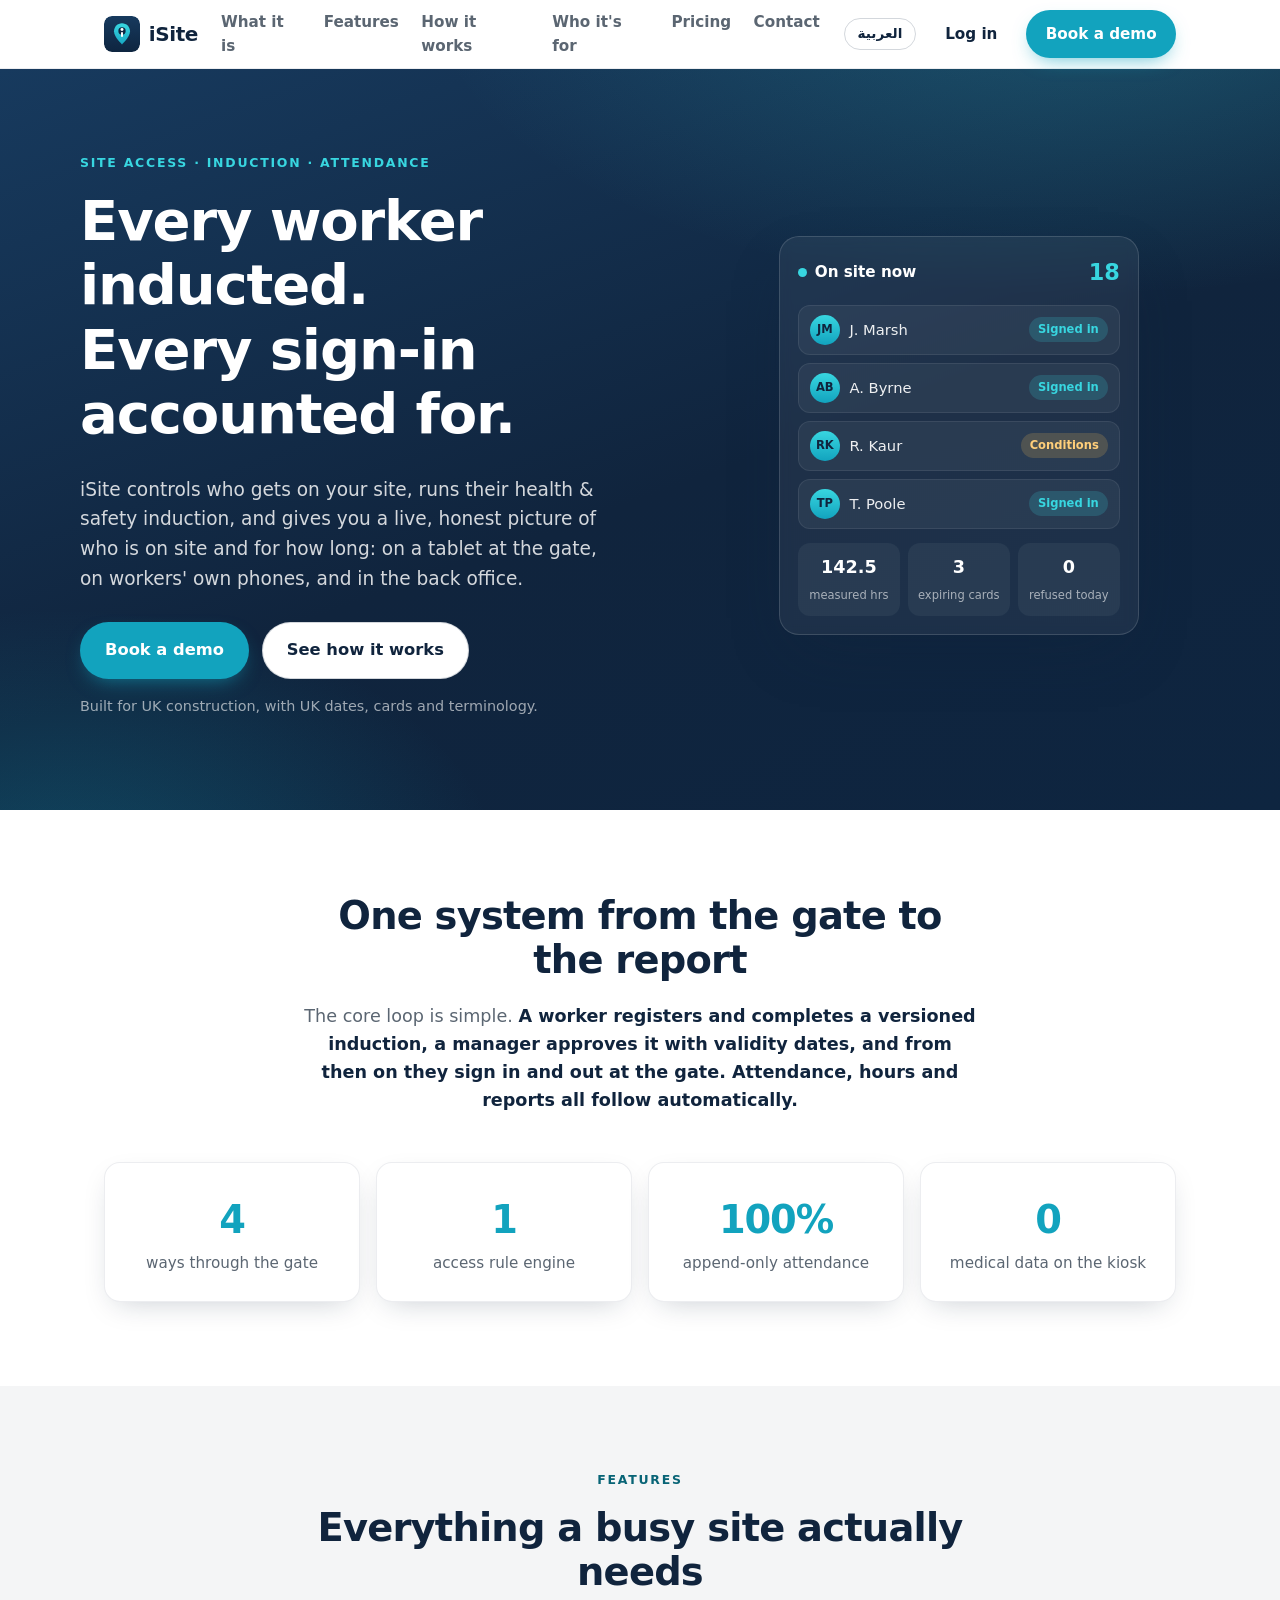
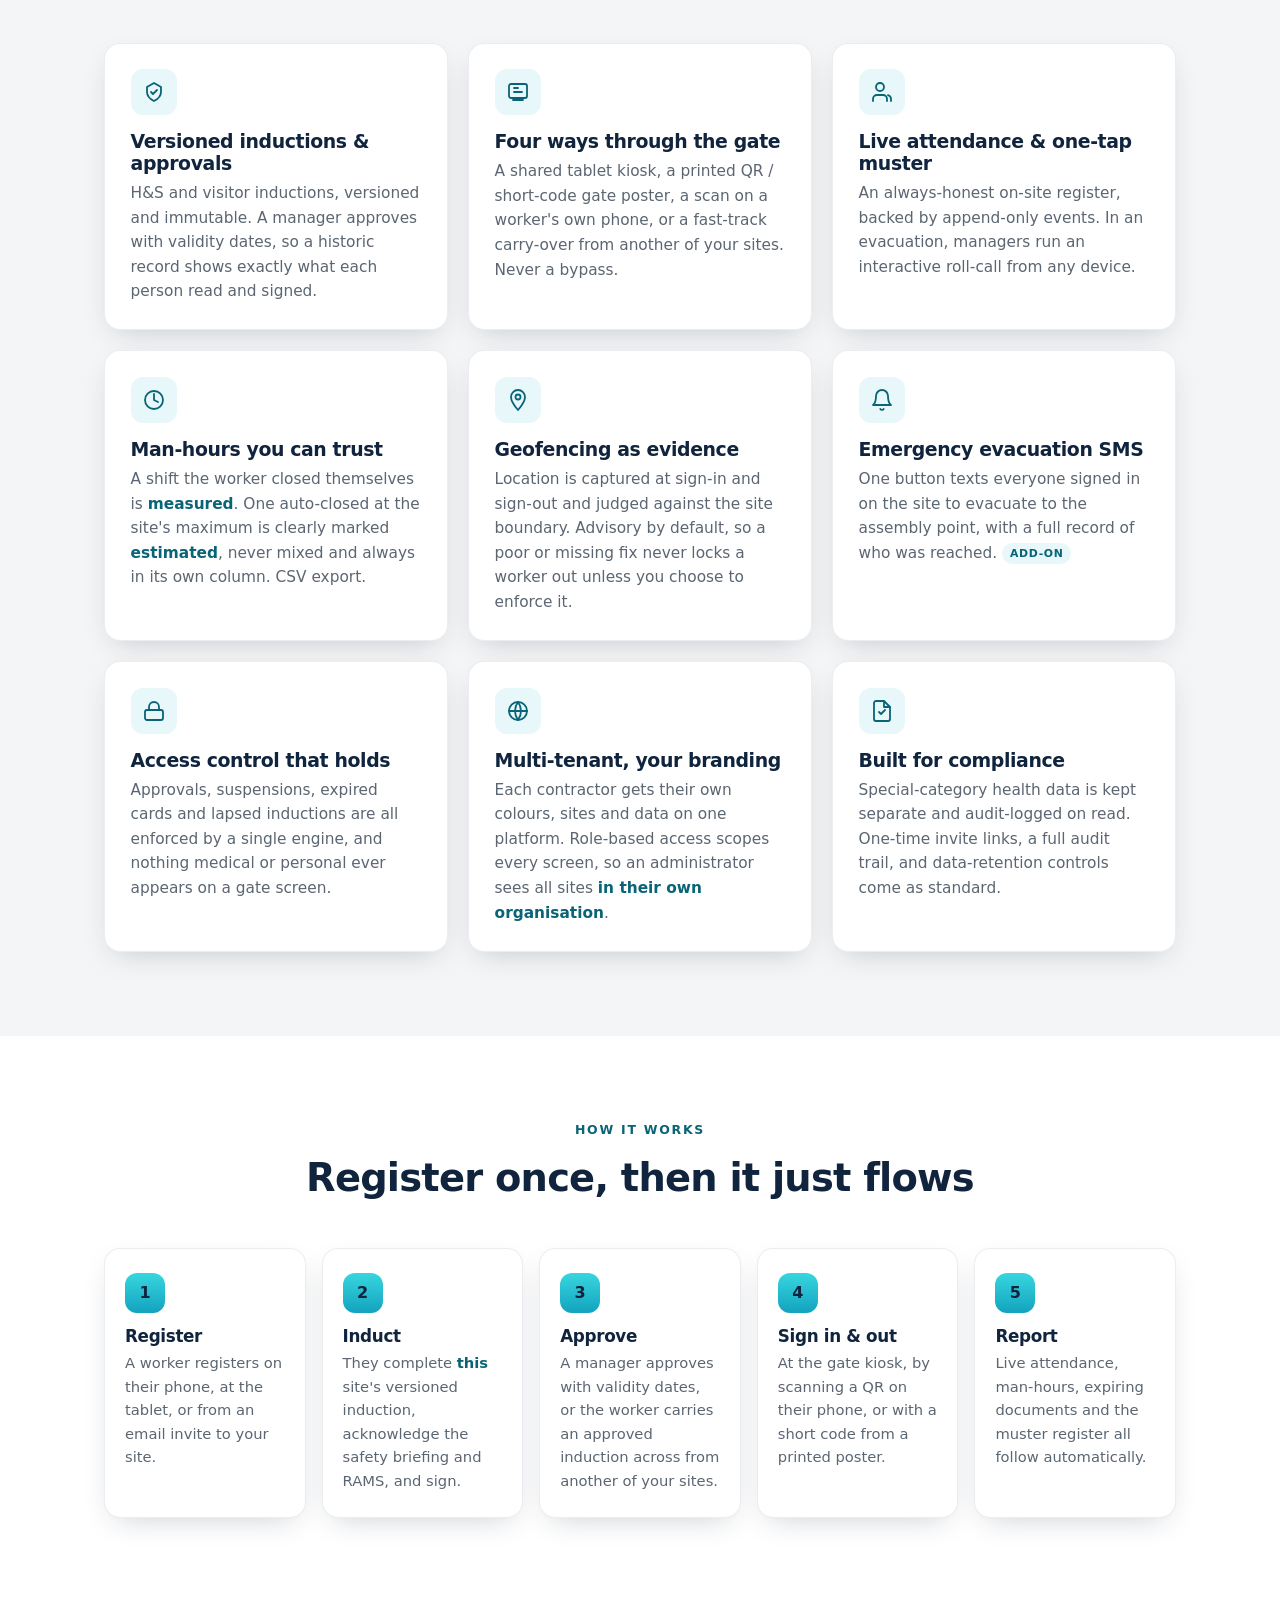
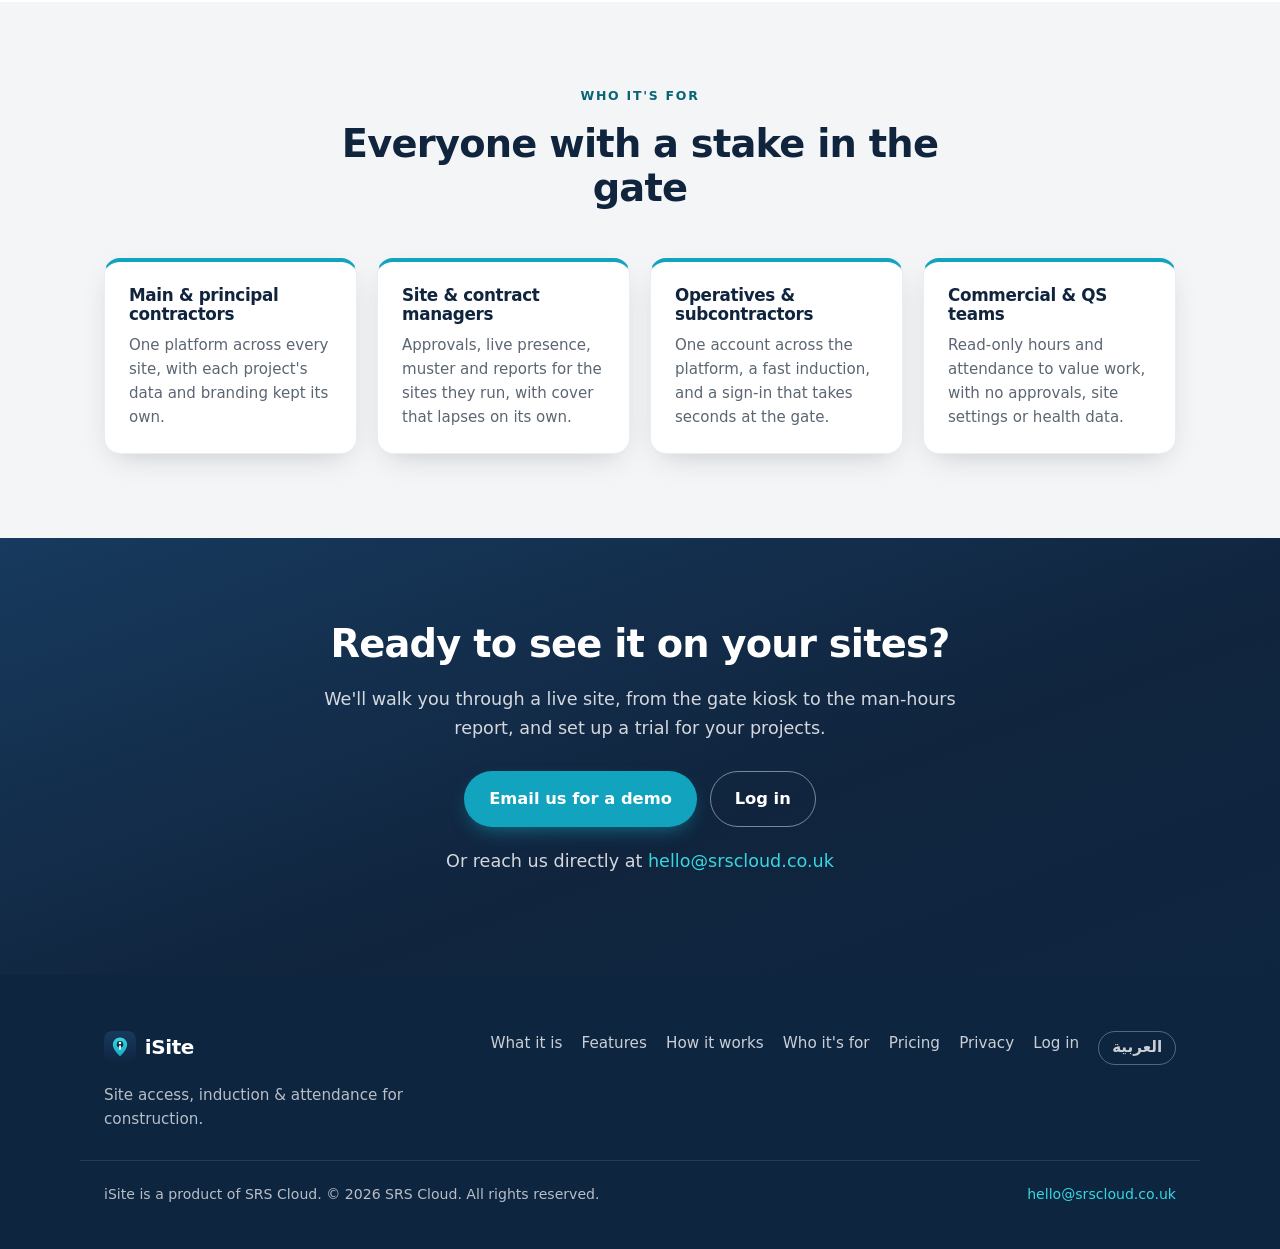
==== index.html @ 4cc3eed2 "Add an Arabic landing page and make the layout direction-aware A Dubai enquiry needs Arabic, but tra" ====
<!doctype html>
<html lang="en-GB">
<head>
  <meta charset="utf-8" />
  <meta name="viewport" content="width=device-width, initial-scale=1" />
  <title>iSite | Site access, induction &amp; attendance for construction</title>
  <meta name="description" content="iSite controls construction site access, runs H&amp;S inductions, and gives you a live, honest picture of who is on site and for how long, on tablets at the gate, on workers' phones, and in the back office." />
  <meta name="theme-color" content="#10243D" />
  <link rel="icon" href="/favicon.ico" sizes="32x32" />
  <link rel="icon" href="/assets/logo.svg" type="image/svg+xml" />
  <link rel="apple-touch-icon" href="/assets/apple-touch-icon.png" />
  <link rel="canonical" href="https://isite.srscloud.co.uk/" />

  <!-- Language alternates -->
  <link rel="alternate" hreflang="en-GB" href="https://isite.srscloud.co.uk/" />
  <link rel="alternate" hreflang="ar" href="https://isite.srscloud.co.uk/ar/" />
  <link rel="alternate" hreflang="x-default" href="https://isite.srscloud.co.uk/" />

  <!-- Open Graph / social -->
  <meta property="og:type" content="website" />
  <meta property="og:locale" content="en_GB" />
  <meta property="og:locale:alternate" content="ar_AE" />
  <meta property="og:title" content="iSite | Site access, induction &amp; attendance" />
  <meta property="og:description" content="Every worker inducted. Every sign-in accounted for. Live attendance, honest man-hours, and one-tap emergency muster for construction sites." />
  <meta property="og:url" content="https://isite.srscloud.co.uk/" />
  <meta property="og:image" content="https://isite.srscloud.co.uk/assets/og-image.png" />
  <meta property="og:image:width" content="1200" />
  <meta property="og:image:height" content="630" />
  <meta property="og:image:alt" content="iSite. Every worker inducted. Every sign-in accounted for." />
  <meta name="twitter:card" content="summary_large_image" />

  <link rel="stylesheet" href="/styles.css?v=4" />
</head>
<body>
  <a class="skip-link" href="#main">Skip to content</a>

  <!-- ===================== Header ===================== -->
  <header class="site-header" id="top">
    <div class="container header-inner">
      <a class="brand" href="#top" aria-label="iSite home">
        <img class="brand-mark" src="/assets/logo.svg" width="36" height="36" alt="" />
        <span class="brand-word">iSite</span>
      </a>

      <nav class="nav" aria-label="Primary">
        <a href="#what">What it is</a>
        <a href="#features">Features</a>
        <a href="#how">How it works</a>
        <a href="#who">Who it's for</a>
        <a href="/pricing.html">Pricing</a>
        <a href="#contact">Contact</a>
      </nav>

      <div class="header-actions">
        <a class="lang-switch" href="/ar/" lang="ar" hreflang="ar">العربية</a>
        <a class="btn btn-ghost" href="https://app.isite.srscloud.co.uk/login">Log in</a>
        <a class="btn btn-primary" href="#contact">Book a demo</a>
      </div>

      <button class="nav-toggle" aria-expanded="false" aria-controls="mobile-nav" aria-label="Open menu">
        <span></span><span></span><span></span>
      </button>
    </div>

    <div class="mobile-nav" id="mobile-nav" hidden>
      <a href="#what">What it is</a>
      <a href="#features">Features</a>
      <a href="#how">How it works</a>
      <a href="#who">Who it's for</a>
      <a href="/pricing.html">Pricing</a>
      <a href="#contact">Contact</a>
      <a class="lang-switch" href="/ar/" lang="ar" hreflang="ar">العربية</a>
      <a class="btn btn-ghost" href="https://app.isite.srscloud.co.uk/login">Log in</a>
      <a class="btn btn-primary" href="#contact">Book a demo</a>
    </div>
  </header>

  <main id="main">
    <!-- ===================== Hero ===================== -->
    <section class="hero">
      <div class="container hero-inner">
        <div class="hero-copy reveal">
          <p class="eyebrow">Site access · induction · attendance</p>
          <h1>Every worker inducted.<br />Every sign-in accounted for.</h1>
          <p class="lead">
            iSite controls who gets on your site, runs their health &amp; safety induction,
            and gives you a live, honest picture of who is on site and for how long:
            on a tablet at the gate, on workers' own phones, and in the back office.
          </p>
          <div class="hero-cta">
            <a class="btn btn-primary btn-lg" href="#contact">Book a demo</a>
            <a class="btn btn-outline btn-lg" href="#how">See how it works</a>
          </div>
          <p class="hero-note">Built for UK construction, with UK dates, cards and terminology.</p>
        </div>

        <div class="hero-panel reveal" aria-hidden="true">
          <div class="panel-card">
            <div class="panel-row panel-row--head">
              <span class="dot dot-live"></span> On site now
              <span class="panel-count">18</span>
            </div>
            <div class="panel-list">
              <div class="panel-item"><span class="avatar">JM</span> J. Marsh <span class="tag tag-ok">Signed in</span></div>
              <div class="panel-item"><span class="avatar">AB</span> A. Byrne <span class="tag tag-ok">Signed in</span></div>
              <div class="panel-item"><span class="avatar">RK</span> R. Kaur <span class="tag tag-cond">Conditions</span></div>
              <div class="panel-item"><span class="avatar">TP</span> T. Poole <span class="tag tag-ok">Signed in</span></div>
            </div>
            <div class="panel-foot">
              <div><strong>142.5</strong><span>measured hrs</span></div>
              <div><strong>3</strong><span>expiring cards</span></div>
              <div><strong>0</strong><span>refused today</span></div>
            </div>
          </div>
        </div>
      </div>
    </section>

    <!-- ===================== What it is ===================== -->
    <section class="section" id="what">
      <div class="container">
        <div class="section-head reveal">
          <h2>One system from the gate to the report</h2>
          <p class="section-sub">
            The core loop is simple. <strong>A worker registers and completes a versioned
            induction, a manager approves it with validity dates, and from then on they sign
            in and out at the gate. Attendance, hours and reports all follow automatically.</strong>
          </p>
        </div>
        <div class="stat-row reveal">
          <div class="stat"><span class="stat-num">4</span><span class="stat-label">ways through the gate</span></div>
          <div class="stat"><span class="stat-num">1</span><span class="stat-label">access rule engine</span></div>
          <div class="stat"><span class="stat-num">100%</span><span class="stat-label">append-only attendance</span></div>
          <div class="stat"><span class="stat-num">0</span><span class="stat-label">medical data on the kiosk</span></div>
        </div>
      </div>
    </section>

    <!-- ===================== Features ===================== -->
    <section class="section section-alt" id="features">
      <div class="container">
        <div class="section-head reveal">
          <p class="eyebrow">Features</p>
          <h2>Everything a busy site actually needs</h2>
        </div>

        <div class="grid grid-3">
          <article class="card reveal">
            <div class="icon" aria-hidden="true">
              <svg viewBox="0 0 24 24" fill="none" stroke="currentColor" stroke-width="1.8"><path d="M9 12l2 2 4-4"/><path d="M12 3l7 4v5c0 4-3 7-7 9-4-2-7-5-7-9V7z"/></svg>
            </div>
            <h3>Versioned inductions &amp; approvals</h3>
            <p>H&amp;S and visitor inductions, versioned and immutable. A manager approves with validity dates, so a historic record shows exactly what each person read and signed.</p>
          </article>

          <article class="card reveal">
            <div class="icon" aria-hidden="true">
              <svg viewBox="0 0 24 24" fill="none" stroke="currentColor" stroke-width="1.8"><rect x="3" y="4" width="18" height="14" rx="2"/><path d="M7 20h10M12 18v2M8 8h4M8 12h8"/></svg>
            </div>
            <h3>Four ways through the gate</h3>
            <p>A shared tablet kiosk, a printed QR / short-code gate poster, a scan on a worker's own phone, or a fast-track carry-over from another of your sites. Never a bypass.</p>
          </article>

          <article class="card reveal">
            <div class="icon" aria-hidden="true">
              <svg viewBox="0 0 24 24" fill="none" stroke="currentColor" stroke-width="1.8"><path d="M17 21v-2a4 4 0 00-4-4H7a4 4 0 00-4 4v2"/><circle cx="10" cy="7" r="4"/><path d="M21 21v-2a4 4 0 00-3-3.87"/></svg>
            </div>
            <h3>Live attendance &amp; one-tap muster</h3>
            <p>An always-honest on-site register, backed by append-only events. In an evacuation, managers run an interactive roll-call from any device.</p>
          </article>

          <article class="card reveal">
            <div class="icon" aria-hidden="true">
              <svg viewBox="0 0 24 24" fill="none" stroke="currentColor" stroke-width="1.8"><path d="M12 6v6l4 2"/><circle cx="12" cy="12" r="9"/></svg>
            </div>
            <h3>Man-hours you can trust</h3>
            <p>A shift the worker closed themselves is <em>measured</em>. One auto-closed at the site's maximum is clearly marked <em>estimated</em>, never mixed and always in its own column. CSV export.</p>
          </article>

          <article class="card reveal">
            <div class="icon" aria-hidden="true">
              <svg viewBox="0 0 24 24" fill="none" stroke="currentColor" stroke-width="1.8"><path d="M12 2a7 7 0 00-7 7c0 5 7 13 7 13s7-8 7-13a7 7 0 00-7-7z"/><circle cx="12" cy="9" r="2.5"/></svg>
            </div>
            <h3>Geofencing as evidence</h3>
            <p>Location is captured at sign-in and sign-out and judged against the site boundary. Advisory by default, so a poor or missing fix never locks a worker out unless you choose to enforce it.</p>
          </article>

          <article class="card reveal">
            <div class="icon" aria-hidden="true">
              <svg viewBox="0 0 24 24" fill="none" stroke="currentColor" stroke-width="1.8"><path d="M18 8A6 6 0 006 8c0 7-3 9-3 9h18s-3-2-3-9"/><path d="M13.7 21a2 2 0 01-3.4 0"/></svg>
            </div>
            <h3>Emergency evacuation SMS</h3>
            <p>One button texts everyone signed in on the site to evacuate to the assembly point, with a full record of who was reached. <span class="pill">Add-on</span></p>
          </article>

          <article class="card reveal">
            <div class="icon" aria-hidden="true">
              <svg viewBox="0 0 24 24" fill="none" stroke="currentColor" stroke-width="1.8"><rect x="3" y="11" width="18" height="10" rx="2"/><path d="M7 11V8a5 5 0 0110 0v3"/></svg>
            </div>
            <h3>Access control that holds</h3>
            <p>Approvals, suspensions, expired cards and lapsed inductions are all enforced by a single engine, and nothing medical or personal ever appears on a gate screen.</p>
          </article>

          <article class="card reveal">
            <div class="icon" aria-hidden="true">
              <svg viewBox="0 0 24 24" fill="none" stroke="currentColor" stroke-width="1.8"><circle cx="12" cy="12" r="9"/><path d="M3 12h18M12 3a15 15 0 010 18M12 3a15 15 0 000 18"/></svg>
            </div>
            <h3>Multi-tenant, your branding</h3>
            <p>Each contractor gets their own colours, sites and data on one platform. Role-based access scopes every screen, so an administrator sees all sites <em>in their own organisation</em>.</p>
          </article>

          <article class="card reveal">
            <div class="icon" aria-hidden="true">
              <svg viewBox="0 0 24 24" fill="none" stroke="currentColor" stroke-width="1.8"><path d="M14 2H6a2 2 0 00-2 2v16a2 2 0 002 2h12a2 2 0 002-2V8z"/><path d="M14 2v6h6M9 13l2 2 4-4"/></svg>
            </div>
            <h3>Built for compliance</h3>
            <p>Special-category health data is kept separate and audit-logged on read. One-time invite links, a full audit trail, and data-retention controls come as standard.</p>
          </article>
        </div>
      </div>
    </section>

    <!-- ===================== How it works ===================== -->
    <section class="section" id="how">
      <div class="container">
        <div class="section-head reveal">
          <p class="eyebrow">How it works</p>
          <h2>Register once, then it just flows</h2>
        </div>

        <ol class="steps">
          <li class="step reveal">
            <span class="step-num">1</span>
            <h3>Register</h3>
            <p>A worker registers on their phone, at the tablet, or from an email invite to your site.</p>
          </li>
          <li class="step reveal">
            <span class="step-num">2</span>
            <h3>Induct</h3>
            <p>They complete <em>this</em> site's versioned induction, acknowledge the safety briefing and RAMS, and sign.</p>
          </li>
          <li class="step reveal">
            <span class="step-num">3</span>
            <h3>Approve</h3>
            <p>A manager approves with validity dates, or the worker carries an approved induction across from another of your sites.</p>
          </li>
          <li class="step reveal">
            <span class="step-num">4</span>
            <h3>Sign in &amp; out</h3>
            <p>At the gate kiosk, by scanning a QR on their phone, or with a short code from a printed poster.</p>
          </li>
          <li class="step reveal">
            <span class="step-num">5</span>
            <h3>Report</h3>
            <p>Live attendance, man-hours, expiring documents and the muster register all follow automatically.</p>
          </li>
        </ol>
      </div>
    </section>

    <!-- ===================== Who it's for ===================== -->
    <section class="section section-alt" id="who">
      <div class="container">
        <div class="section-head reveal">
          <p class="eyebrow">Who it's for</p>
          <h2>Everyone with a stake in the gate</h2>
        </div>
        <div class="grid grid-4">
          <div class="who-card reveal"><h3>Main &amp; principal contractors</h3><p>One platform across every site, with each project's data and branding kept its own.</p></div>
          <div class="who-card reveal"><h3>Site &amp; contract managers</h3><p>Approvals, live presence, muster and reports for the sites they run, with cover that lapses on its own.</p></div>
          <div class="who-card reveal"><h3>Operatives &amp; subcontractors</h3><p>One account across the platform, a fast induction, and a sign-in that takes seconds at the gate.</p></div>
          <div class="who-card reveal"><h3>Commercial &amp; QS teams</h3><p>Read-only hours and attendance to value work, with no approvals, site settings or health data.</p></div>
        </div>
      </div>
    </section>

    <!-- ===================== CTA / Contact ===================== -->
    <section class="section cta" id="contact">
      <div class="container cta-inner reveal">
        <h2>Ready to see it on your sites?</h2>
        <p>We'll walk you through a live site, from the gate kiosk to the man-hours report, and set up a trial for your projects.</p>
        <div class="cta-actions">
          <a class="btn btn-primary btn-lg" href="mailto:hello@srscloud.co.uk?subject=iSite%20demo%20request">Email us for a demo</a>
          <a class="btn btn-outline-light btn-lg" href="https://app.isite.srscloud.co.uk/login">Log in</a>
        </div>
        <p class="cta-contact">Or reach us directly at <a href="mailto:hello@srscloud.co.uk">hello@srscloud.co.uk</a></p>
      </div>
    </section>
  </main>

  <!-- ===================== Footer ===================== -->
  <footer class="site-footer">
    <div class="container footer-inner">
      <div class="footer-brand">
        <a class="brand" href="#top" aria-label="iSite home">
          <img class="brand-mark" src="/assets/logo.svg" width="32" height="32" alt="" />
          <span class="brand-word">iSite</span>
        </a>
        <p>Site access, induction &amp; attendance for construction.</p>
      </div>
      <nav class="footer-nav" aria-label="Footer">
        <a href="#what">What it is</a>
        <a href="#features">Features</a>
        <a href="#how">How it works</a>
        <a href="#who">Who it's for</a>
        <a href="/pricing.html">Pricing</a>
        <a href="/privacy.html">Privacy</a>
        <a href="https://app.isite.srscloud.co.uk/login">Log in</a>
        <a class="lang-switch" href="/ar/" lang="ar" hreflang="ar">العربية</a>
      </nav>
    </div>
    <div class="container footer-bottom">
      <p>iSite is a product of SRS Cloud. &copy; <span id="year">2026</span> SRS Cloud. All rights reserved.</p>
      <p><a href="mailto:hello@srscloud.co.uk">hello@srscloud.co.uk</a></p>
    </div>
  </footer>

  <script src="/main.js?v=4" defer></script>

  <!-- Cloudflare Web Analytics -->
  <script type="module" src="https://static.cloudflareinsights.com/beacon.min.js" data-cf-beacon='{"token": "c57ef184f38848dc8d51d6b9651f171e"}'></script>
  <!-- End Cloudflare Web Analytics -->
</body>
</html>
---- styles.css ----
/* ==========================================================================
   iSite marketing site
   Palette taken from the app's neutral (non-tenant) iSite theme.
   ========================================================================== */
:root {
  --navy: #10243D;
  --navy-2: #0E2540;
  --navy-3: #173A5E;
  --teal: #12A3BE;
  --teal-dark: #0B7F96;
  --teal-deep: #086476;
  --cyan: #38D6E0;
  --tint: #E7F7FA;
  --grey: #F4F5F6;
  --slate: #5B6672;
  --white: #ffffff;
  --ink: #10243D;

  --maxw: 1120px;
  --radius: 16px;
  --radius-sm: 10px;
  --shadow: 0 10px 30px -12px rgba(16, 36, 61, 0.25);
  --shadow-lg: 0 24px 60px -20px rgba(16, 36, 61, 0.35);
  --font: system-ui, "Segoe UI", Roboto, Helvetica, Arial, sans-serif;
}

* { box-sizing: border-box; }

html { scroll-behavior: smooth; -webkit-text-size-adjust: 100%; }
@media (prefers-reduced-motion: reduce) { html { scroll-behavior: auto; } }

body {
  margin: 0;
  font-family: var(--font);
  color: var(--ink);
  background: var(--white);
  line-height: 1.6;
  -webkit-font-smoothing: antialiased;
}

h1, h2, h3 { line-height: 1.15; letter-spacing: -0.02em; margin: 0 0 .5em; }
h1 { font-size: clamp(2.1rem, 5vw, 3.5rem); font-weight: 800; }
h2 { font-size: clamp(1.6rem, 3.4vw, 2.4rem); font-weight: 800; }
h3 { font-size: 1.18rem; font-weight: 700; }
p { margin: 0 0 1rem; }
a { color: var(--teal-dark); text-decoration: none; }
a:hover { text-decoration: underline; }
img { max-width: 100%; display: block; }

.container { width: 100%; max-width: var(--maxw); margin-inline: auto; padding-inline: 24px; }

.skip-link {
  position: absolute; inset-inline-start: -999px; top: 0; z-index: 100;
  background: var(--navy); color: #fff; padding: 10px 16px; border-end-end-radius: 8px;
}
.skip-link:focus { inset-inline-start: 0; }

:focus-visible { outline: 3px solid var(--cyan); outline-offset: 2px; border-radius: 4px; }

/* -------------------------------- Buttons -------------------------------- */
.btn {
  display: inline-flex; align-items: center; justify-content: center;
  gap: .5rem; font-weight: 650; font-size: .95rem;
  padding: .7rem 1.15rem; border-radius: 999px; border: 1.5px solid transparent;
  cursor: pointer; transition: transform .15s ease, background .15s ease, border-color .15s ease, color .15s ease, box-shadow .15s ease;
  white-space: nowrap; text-decoration: none;
}
.btn:hover { text-decoration: none; transform: translateY(-1px); }
.btn-lg { padding: .9rem 1.5rem; font-size: 1.02rem; }
.btn-primary { background: var(--teal); color: #fff; box-shadow: 0 8px 20px -8px rgba(18,163,190,.7); }
.btn-primary:hover { background: var(--teal-dark); }
.btn-ghost { color: var(--navy); background: transparent; }
.btn-ghost:hover { background: rgba(16,36,61,.06); }
.btn-outline { background: #fff; color: var(--navy); border-color: rgba(16,36,61,.18); }
.btn-outline:hover { border-color: var(--teal); color: var(--teal-dark); }
.btn-outline-light { background: transparent; color: #fff; border-color: rgba(255,255,255,.45); }
.btn-outline-light:hover { border-color: #fff; background: rgba(255,255,255,.08); }

/* -------------------------------- Header --------------------------------- */
.site-header {
  position: sticky; top: 0; z-index: 50;
  background: rgba(255,255,255,.85);
  backdrop-filter: saturate(160%) blur(12px);
  border-bottom: 1px solid rgba(16,36,61,.08);
}
.header-inner { display: flex; align-items: center; gap: 1.5rem; height: 68px; }
.brand { display: inline-flex; align-items: center; gap: .55rem; font-weight: 800; color: var(--navy); font-size: 1.25rem; letter-spacing: -0.02em; }
.brand:hover { text-decoration: none; }
.brand-mark { border-radius: 8px; }
.nav { display: flex; gap: 1.4rem; margin-inline: auto; }
.nav a { color: var(--slate); font-weight: 550; font-size: .95rem; }
.nav a:hover { color: var(--navy); text-decoration: none; }
.header-actions { display: flex; gap: .6rem; align-items: center; }

.nav-toggle { display: none; flex-direction: column; gap: 5px; width: 44px; height: 44px; border: 0; background: transparent; cursor: pointer; padding: 10px; }
.nav-toggle span { height: 2.5px; background: var(--navy); border-radius: 2px; transition: transform .2s ease, opacity .2s ease; }
.nav-toggle[aria-expanded="true"] span:nth-child(1) { transform: translateY(7.5px) rotate(45deg); }
.nav-toggle[aria-expanded="true"] span:nth-child(2) { opacity: 0; }
.nav-toggle[aria-expanded="true"] span:nth-child(3) { transform: translateY(-7.5px) rotate(-45deg); }

.mobile-nav { display: none; flex-direction: column; gap: .35rem; padding: 12px 24px 20px; border-bottom: 1px solid rgba(16,36,61,.08); background: #fff; }
.mobile-nav a { padding: .6rem .2rem; color: var(--navy); font-weight: 600; }
.mobile-nav .btn { margin-top: .4rem; }

/* --------------------------------- Hero ---------------------------------- */
.hero {
  position: relative; color: #fff; overflow: hidden;
  background:
    radial-gradient(1100px 500px at 85% -10%, rgba(56,214,224,.22), transparent 60%),
    radial-gradient(800px 500px at 5% 110%, rgba(18,163,190,.28), transparent 55%),
    linear-gradient(160deg, var(--navy-3) 0%, var(--navy) 55%, var(--navy-2) 100%);
}
.hero-inner { display: grid; grid-template-columns: 1.1fr .9fr; gap: 3rem; align-items: center; padding: 84px 0 92px; }
.eyebrow { text-transform: uppercase; letter-spacing: .14em; font-size: .78rem; font-weight: 700; color: var(--cyan); margin: 0 0 1rem; }
.hero h1 { color: #fff; }
.lead { font-size: 1.16rem; color: rgba(255,255,255,.82); max-width: 34rem; }
.hero-cta { display: flex; flex-wrap: wrap; gap: .8rem; margin: 1.8rem 0 1rem; }
.hero-note { font-size: .9rem; color: rgba(255,255,255,.6); margin: 0; }

/* Hero dashboard preview card */
.hero-panel { display: flex; justify-content: center; }
.panel-card {
  width: 100%; max-width: 360px; background: rgba(255,255,255,.06);
  border: 1px solid rgba(255,255,255,.14); border-radius: 20px; padding: 18px;
  box-shadow: var(--shadow-lg); backdrop-filter: blur(6px);
}
.panel-row { display: flex; align-items: center; gap: .5rem; font-weight: 600; color: #fff; }
.panel-row--head { justify-content: flex-start; font-size: .95rem; margin-bottom: 14px; }
.panel-count { margin-inline-start: auto; font-size: 1.4rem; font-weight: 800; color: var(--cyan); }
.dot { width: 9px; height: 9px; border-radius: 50%; display: inline-block; }
.dot-live { background: var(--cyan); box-shadow: 0 0 0 0 rgba(56,214,224,.7); animation: pulse 2.2s infinite; }
@keyframes pulse { 0% { box-shadow: 0 0 0 0 rgba(56,214,224,.6); } 70% { box-shadow: 0 0 0 10px rgba(56,214,224,0); } 100% { box-shadow: 0 0 0 0 rgba(56,214,224,0); } }
@media (prefers-reduced-motion: reduce) { .dot-live { animation: none; } }
.panel-list { display: flex; flex-direction: column; gap: 8px; }
.panel-item { display: flex; align-items: center; gap: .6rem; background: rgba(255,255,255,.05); border: 1px solid rgba(255,255,255,.08); border-radius: 12px; padding: 9px 11px; font-size: .92rem; color: rgba(255,255,255,.92); }
.avatar { width: 30px; height: 30px; border-radius: 50%; display: inline-grid; place-items: center; font-size: .72rem; font-weight: 700; color: var(--navy); background: linear-gradient(180deg, var(--cyan), var(--teal)); }
.tag { margin-inline-start: auto; font-size: .72rem; font-weight: 700; padding: 3px 9px; border-radius: 999px; }
.tag-ok { background: rgba(56,214,224,.18); color: var(--cyan); }
.tag-cond { background: rgba(255,196,84,.18); color: #ffcf7a; }
.panel-foot { display: grid; grid-template-columns: repeat(3,1fr); gap: 8px; margin-top: 14px; }
.panel-foot div { background: rgba(255,255,255,.05); border-radius: 12px; padding: 10px 8px; text-align: center; }
.panel-foot strong { display: block; font-size: 1.1rem; color: #fff; }
.panel-foot span { font-size: .72rem; color: rgba(255,255,255,.6); }

/* ------------------------------- Sections -------------------------------- */
.section { padding: 84px 0; }
.section-alt { background: var(--grey); }
.section-head { max-width: 42rem; margin: 0 auto 3rem; text-align: center; }
.section-sub { font-size: 1.1rem; color: var(--slate); }
.section-sub strong { color: var(--navy); font-weight: 650; }

/* Stat row */
.stat-row { display: grid; grid-template-columns: repeat(4,1fr); gap: 1rem; }
.stat { text-align: center; padding: 1.6rem 1rem; background: #fff; border: 1px solid rgba(16,36,61,.08); border-radius: var(--radius); box-shadow: var(--shadow); }
.stat-num { display: block; font-size: 2.4rem; font-weight: 800; color: var(--teal); letter-spacing: -0.03em; }
.stat-label { color: var(--slate); font-size: .95rem; }

/* Feature grid */
.grid { display: grid; gap: 1.25rem; }
.grid-3 { grid-template-columns: repeat(3, 1fr); }
.grid-4 { grid-template-columns: repeat(4, 1fr); }
.card { background: #fff; border: 1px solid rgba(16,36,61,.08); border-radius: var(--radius); padding: 1.6rem; box-shadow: var(--shadow); transition: transform .2s ease, box-shadow .2s ease; }
.card:hover { transform: translateY(-4px); box-shadow: var(--shadow-lg); }
.card h3 { margin-bottom: .4rem; }
.card p { color: var(--slate); margin: 0; font-size: .96rem; }
.card em { font-style: normal; color: var(--teal-deep); font-weight: 650; }
.icon { width: 46px; height: 46px; border-radius: 12px; display: grid; place-items: center; background: var(--tint); color: var(--teal-deep); margin-bottom: 1rem; }
.icon svg { width: 24px; height: 24px; stroke-linecap: round; stroke-linejoin: round; }
.pill { display: inline-block; font-size: .68rem; font-weight: 700; text-transform: uppercase; letter-spacing: .06em; color: var(--teal-deep); background: var(--tint); padding: 2px 8px; border-radius: 999px; vertical-align: middle; }

/* Steps */
.steps { list-style: none; counter-reset: step; padding: 0; margin: 0; display: grid; grid-template-columns: repeat(5, 1fr); gap: 1rem; }
.step { position: relative; padding: 1.5rem 1.25rem; background: #fff; border: 1px solid rgba(16,36,61,.08); border-radius: var(--radius); box-shadow: var(--shadow); }
.step-num { display: inline-grid; place-items: center; width: 40px; height: 40px; border-radius: 12px; background: linear-gradient(180deg, var(--cyan), var(--teal)); color: var(--navy); font-weight: 800; margin-bottom: .9rem; }
.step h3 { font-size: 1.05rem; margin-bottom: .3rem; }
.step p { color: var(--slate); font-size: .92rem; margin: 0; }
.step em { font-style: normal; color: var(--teal-deep); font-weight: 650; }

/* Who cards */
.who-card { background: #fff; border: 1px solid rgba(16,36,61,.08); border-radius: var(--radius); padding: 1.5rem; box-shadow: var(--shadow); border-top: 4px solid var(--teal); }
.who-card h3 { font-size: 1.05rem; }
.who-card p { color: var(--slate); font-size: .94rem; margin: 0; }

/* CTA */
.cta { background: linear-gradient(160deg, var(--navy-3), var(--navy) 60%, var(--navy-2)); color: #fff; text-align: center; }
.cta-inner { max-width: 44rem; margin-inline: auto; }
.cta h2 { color: #fff; }
.cta p { color: rgba(255,255,255,.82); font-size: 1.1rem; }
.cta-actions { display: flex; flex-wrap: wrap; gap: .8rem; justify-content: center; margin: 1.8rem 0 1.2rem; }
.cta-contact { font-size: .95rem; color: rgba(255,255,255,.7); }
.cta-contact a { color: var(--cyan); }

/* -------------------------------- Footer --------------------------------- */
.site-footer { background: var(--navy-2); color: rgba(255,255,255,.7); padding: 56px 0 28px; }
.footer-inner { display: flex; justify-content: space-between; gap: 2rem; flex-wrap: wrap; padding-bottom: 28px; border-bottom: 1px solid rgba(255,255,255,.1); }
.footer-brand .brand { color: #fff; }
.footer-brand p { margin: .8rem 0 0; max-width: 22rem; font-size: .95rem; }
.footer-nav { display: flex; flex-wrap: wrap; gap: 1.2rem; align-items: flex-start; }
.footer-nav a { color: rgba(255,255,255,.78); font-size: .95rem; }
.footer-nav a:hover { color: #fff; }
.footer-bottom { display: flex; justify-content: space-between; flex-wrap: wrap; gap: .5rem; padding-top: 22px; font-size: .88rem; }
.footer-bottom a { color: var(--cyan); }

/* ------------------------------- Reveal ---------------------------------- */
.reveal { opacity: 0; transform: translateY(18px); transition: opacity .6s ease, transform .6s ease; }
.reveal.in { opacity: 1; transform: none; }
@media (prefers-reduced-motion: reduce) { .reveal { opacity: 1; transform: none; transition: none; } }

/* ------------------------------ Responsive ------------------------------- */
@media (max-width: 940px) {
  .hero-inner { grid-template-columns: 1fr; gap: 2.5rem; padding: 64px 0 72px; }
  .hero-panel { order: -1; }
  .grid-3 { grid-template-columns: repeat(2, 1fr); }
  .grid-4 { grid-template-columns: repeat(2, 1fr); }
  .steps { grid-template-columns: repeat(2, 1fr); }
  .stat-row { grid-template-columns: repeat(2, 1fr); }
}
@media (max-width: 900px) {
  .nav, .header-actions { display: none; }
  .nav-toggle { display: flex; margin-inline-start: auto; }
  .mobile-nav[data-open="true"] { display: flex; }
}
@media (max-width: 760px) {
  .section { padding: 60px 0; }
}
@media (max-width: 520px) {
  .grid-3, .grid-4, .steps, .stat-row { grid-template-columns: 1fr; }
  .footer-bottom { flex-direction: column; }
}

/* ==========================================================================
   Subpages — pricing, privacy, 404
   ========================================================================== */

/* Compact navy band at the top of an inner page. Same gradient as the hero. */
.page-hero {
  color: #fff;
  background:
    radial-gradient(900px 420px at 88% -20%, rgba(56,214,224,.20), transparent 60%),
    radial-gradient(700px 420px at 0% 120%, rgba(18,163,190,.24), transparent 55%),
    linear-gradient(160deg, var(--navy-3) 0%, var(--navy) 55%, var(--navy-2) 100%);
}
.page-hero-inner { padding: 66px 0 62px; max-width: 46rem; }
.page-hero h1 { color: #fff; font-size: clamp(1.9rem, 4.2vw, 3rem); }
.page-hero h1 .accent { color: var(--cyan); }
.page-hero .lead { max-width: 40rem; }
.page-hero .updated { font-size: .9rem; color: rgba(255,255,255,.6); margin: 1.2rem 0 0; }

/* The eyebrow is cyan on the dark bands and deep teal everywhere else —
   pale cyan on white sits at about 1.8:1 and fails contrast badly. */
.eyebrow { color: var(--teal-deep); }
.hero .eyebrow, .page-hero .eyebrow, .cta .eyebrow { color: var(--cyan); }

/* ------------------------------- Pricing --------------------------------- */
.promise-strip { display: grid; grid-template-columns: repeat(4, 1fr); background: var(--grey); border-bottom: 1px solid rgba(16,36,61,.08); }
.promise-strip div { padding: 18px 20px; text-align: center; font-size: .82rem; font-weight: 600; letter-spacing: .04em; text-transform: uppercase; color: var(--slate); border-inline-end: 1px solid rgba(16,36,61,.08); }
.promise-strip div:last-child { border-inline-end: 0; }
.promise-strip b { color: var(--navy); font-weight: 700; }

/* Cards stretch to the tallest in the row so the bottoms line up; .tier-feats
   takes the slack (flex: 1) so each CTA sits on the card floor rather than
   floating under a short feature list. */
.tiers { display: grid; grid-template-columns: repeat(3, 1fr); gap: 1.5rem; }
.tier { position: relative; display: flex; flex-direction: column; background: #fff; border: 1px solid rgba(16,36,61,.08); border-radius: var(--radius); padding: 1.9rem 1.6rem 1.7rem; box-shadow: var(--shadow); }
.tier--featured { border: 2px solid var(--navy); box-shadow: var(--shadow-lg); }
.tier-badge { position: absolute; top: -.75rem; left: 50%; transform: translateX(-50%); background: var(--teal); color: #fff; font-size: .68rem; font-weight: 700; text-transform: uppercase; letter-spacing: .1em; padding: .25rem .7rem; border-radius: 999px; white-space: nowrap; }
.tier-kicker { font-size: .72rem; font-weight: 700; text-transform: uppercase; letter-spacing: .12em; color: var(--teal-deep); margin: 0 0 .35rem; }
.tier h2 { font-size: 1.5rem; margin: 0 0 .4rem; }
.tier-who { color: var(--slate); font-size: .92rem; margin: 0 0 1.1rem; min-height: 2.8em; }
/* Reserve room for the "From" label (7.15rem = the tallest price block, the
   one on Portfolio) and bottom-align, so every price figure and divider sits on
   the same line across the row whether or not the plan has a "From". */
.tier-price { display: flex; flex-direction: column; justify-content: flex-end; min-height: 7.15rem; padding-bottom: 1.2rem; margin-bottom: 1.3rem; border-bottom: 1px solid rgba(16,36,61,.1); }
.tier-from { display: block; font-size: .72rem; font-weight: 700; text-transform: uppercase; letter-spacing: .12em; color: var(--teal-deep); margin-bottom: .2rem; }
.tier-amt { font-size: 2.6rem; font-weight: 800; color: var(--navy); letter-spacing: -0.03em; line-height: 1; }
.tier-amt small { font-size: 1.05rem; font-weight: 650; color: var(--slate); letter-spacing: 0; }
.tier-per { display: block; font-size: .84rem; color: var(--slate); margin-top: .4rem; }

.tier-feats { list-style: none; padding: 0; margin: 0 0 1.4rem; flex: 1; }
.tier-feats li { position: relative; padding-inline-start: 1.85rem; margin-bottom: .7rem; font-size: .94rem; line-height: 1.45; color: var(--ink); }
.tier-feats li::before { content: ""; position: absolute; inset-inline-start: 0; top: .18em; width: 19px; height: 19px; border-radius: 50%; background: var(--tint); }
.tier-feats li::after { content: ""; position: absolute; inset-inline-start: 7px; top: .42em; width: 4px; height: 8px; border: solid var(--teal-deep); border-width: 0 2px 2px 0; transform: rotate(43deg); }
.tier-feats li.carried { font-weight: 650; color: var(--navy); }
.tier-feats li.carried::before { background: rgba(16,36,61,.08); }
.tier-feats li.carried::after { border-color: var(--navy); }
.tier-cta { display: grid; padding-top: 1.3rem; border-top: 1px solid rgba(16,36,61,.1); }

/* Everything-included band */
.allin { background: var(--navy); color: rgba(255,255,255,.8); border-radius: var(--radius); padding: 2rem 2.2rem; margin-top: 2.5rem; }
.allin h2 { color: #fff; font-size: 1.25rem; margin-bottom: 1.4rem; }
.allin-grid { display: grid; grid-template-columns: repeat(4, 1fr); gap: 1.6rem; }
.allin-grid div { font-size: .93rem; line-height: 1.5; }
.allin-grid b { display: block; color: var(--cyan); font-size: .72rem; font-weight: 700; text-transform: uppercase; letter-spacing: .1em; margin-bottom: .35rem; }

.pricing-note { margin: 2rem auto 0; max-width: 52rem; font-size: .93rem; color: var(--slate); text-align: center; }
.pricing-note b { color: var(--navy); font-weight: 650; }

/* -------------------------- Long-form / legal ---------------------------- */
.prose { max-width: 46rem; margin-inline: auto; }
.prose h2 { font-size: 1.35rem; margin-top: 2.6rem; padding-top: 1.6rem; border-top: 1px solid rgba(16,36,61,.1); }
.prose h2:first-of-type { margin-top: 0; padding-top: 0; border-top: 0; }
.prose h3 { font-size: 1.02rem; margin-top: 1.6rem; margin-bottom: .3rem; }
.prose p, .prose li { color: var(--slate); }
.prose ul { padding-inline-start: 1.2rem; margin: 0 0 1rem; }
.prose li { margin-bottom: .45rem; }
.prose strong { color: var(--navy); font-weight: 650; }
.prose .placeholder { background: var(--tint); color: var(--teal-deep); font-weight: 650; padding: 1px 6px; border-radius: 4px; white-space: nowrap; }
.prose address { font-style: normal; color: var(--slate); }

/* ---------------------------------- 404 ---------------------------------- */
.notfound { min-height: 70vh; display: grid; place-items: center; text-align: center; }
.notfound .container { max-width: 32rem; }
.notfound img { margin: 0 auto 1.2rem; border-radius: 14px; }
.notfound p { color: var(--slate); }

/* --------------------- Responsive (subpage components) -------------------- */
@media (max-width: 940px) {
  .tiers { grid-template-columns: 1fr; }
  .tier--featured { order: -1; }
  .promise-strip, .allin-grid { grid-template-columns: repeat(2, 1fr); }
  .promise-strip div:nth-child(2) { border-inline-end: 0; }
  .promise-strip div:nth-child(-n+2) { border-bottom: 1px solid rgba(16,36,61,.08); }
}
@media (max-width: 520px) {
  .promise-strip, .allin-grid { grid-template-columns: 1fr; }
  .promise-strip div { border-inline-end: 0; border-bottom: 1px solid rgba(16,36,61,.08); }
  .allin { padding: 1.6rem 1.4rem; }
}

/* ==========================================================================
   Arabic / RTL
   The layout mirrors on its own — every directional property above is logical.
   What Arabic needs beyond that is typographic.
   ========================================================================== */
[dir="rtl"] {
  /* Dubai and Segoe UI carry good Arabic on Windows; SF Arabic and Geeza Pro
     on Apple; Noto Naskh elsewhere. Tahoma is the long-standing fallback. */
  --font: "Dubai", "Segoe UI", system-ui, "Noto Naskh Arabic", "Geeza Pro", Tahoma, Arial, sans-serif;
}
[dir="rtl"] body { line-height: 1.9; }

/* Negative tracking damages the cursive joins in Arabic, and capitalisation
   has no meaning in a script with no letter case. */
[dir="rtl"] h1, [dir="rtl"] h2, [dir="rtl"] h3 { letter-spacing: normal; line-height: 1.45; }
[dir="rtl"] .brand-word { letter-spacing: normal; }
[dir="rtl"] .eyebrow,
[dir="rtl"] .tier-kicker,
[dir="rtl"] .tier-from,
[dir="rtl"] .pill,
[dir="rtl"] .tier-badge,
[dir="rtl"] .promise-strip div { letter-spacing: normal; text-transform: none; }
[dir="rtl"] .stat-num { letter-spacing: normal; }

/* The brand mark and the wordmark stay latin and stay in reading order. */
[dir="rtl"] .brand-word { font-family: var(--font); }

/* Mirror the hero glows so the light still falls from the reading side. */
[dir="rtl"] .hero {
  background:
    radial-gradient(1100px 500px at 15% -10%, rgba(56,214,224,.22), transparent 60%),
    radial-gradient(800px 500px at 95% 110%, rgba(18,163,190,.28), transparent 55%),
    linear-gradient(200deg, var(--navy-3) 0%, var(--navy) 55%, var(--navy-2) 100%);
}

/* ------------------------- Language switcher ------------------------------ */
.lang-switch {
  font-size: .85rem; font-weight: 650; color: var(--navy);
  border: 1.5px solid rgba(16,36,61,.18); border-radius: 999px;
  padding: .35rem .8rem; white-space: nowrap; line-height: 1.4;
}
.lang-switch:hover { border-color: var(--teal); color: var(--teal-dark); text-decoration: none; }
.mobile-nav .lang-switch { display: inline-block; width: fit-content; margin-top: .5rem; }
.footer-nav .lang-switch { color: rgba(255,255,255,.78); border-color: rgba(255,255,255,.3); }
.footer-nav .lang-switch:hover { color: #fff; border-color: #fff; }
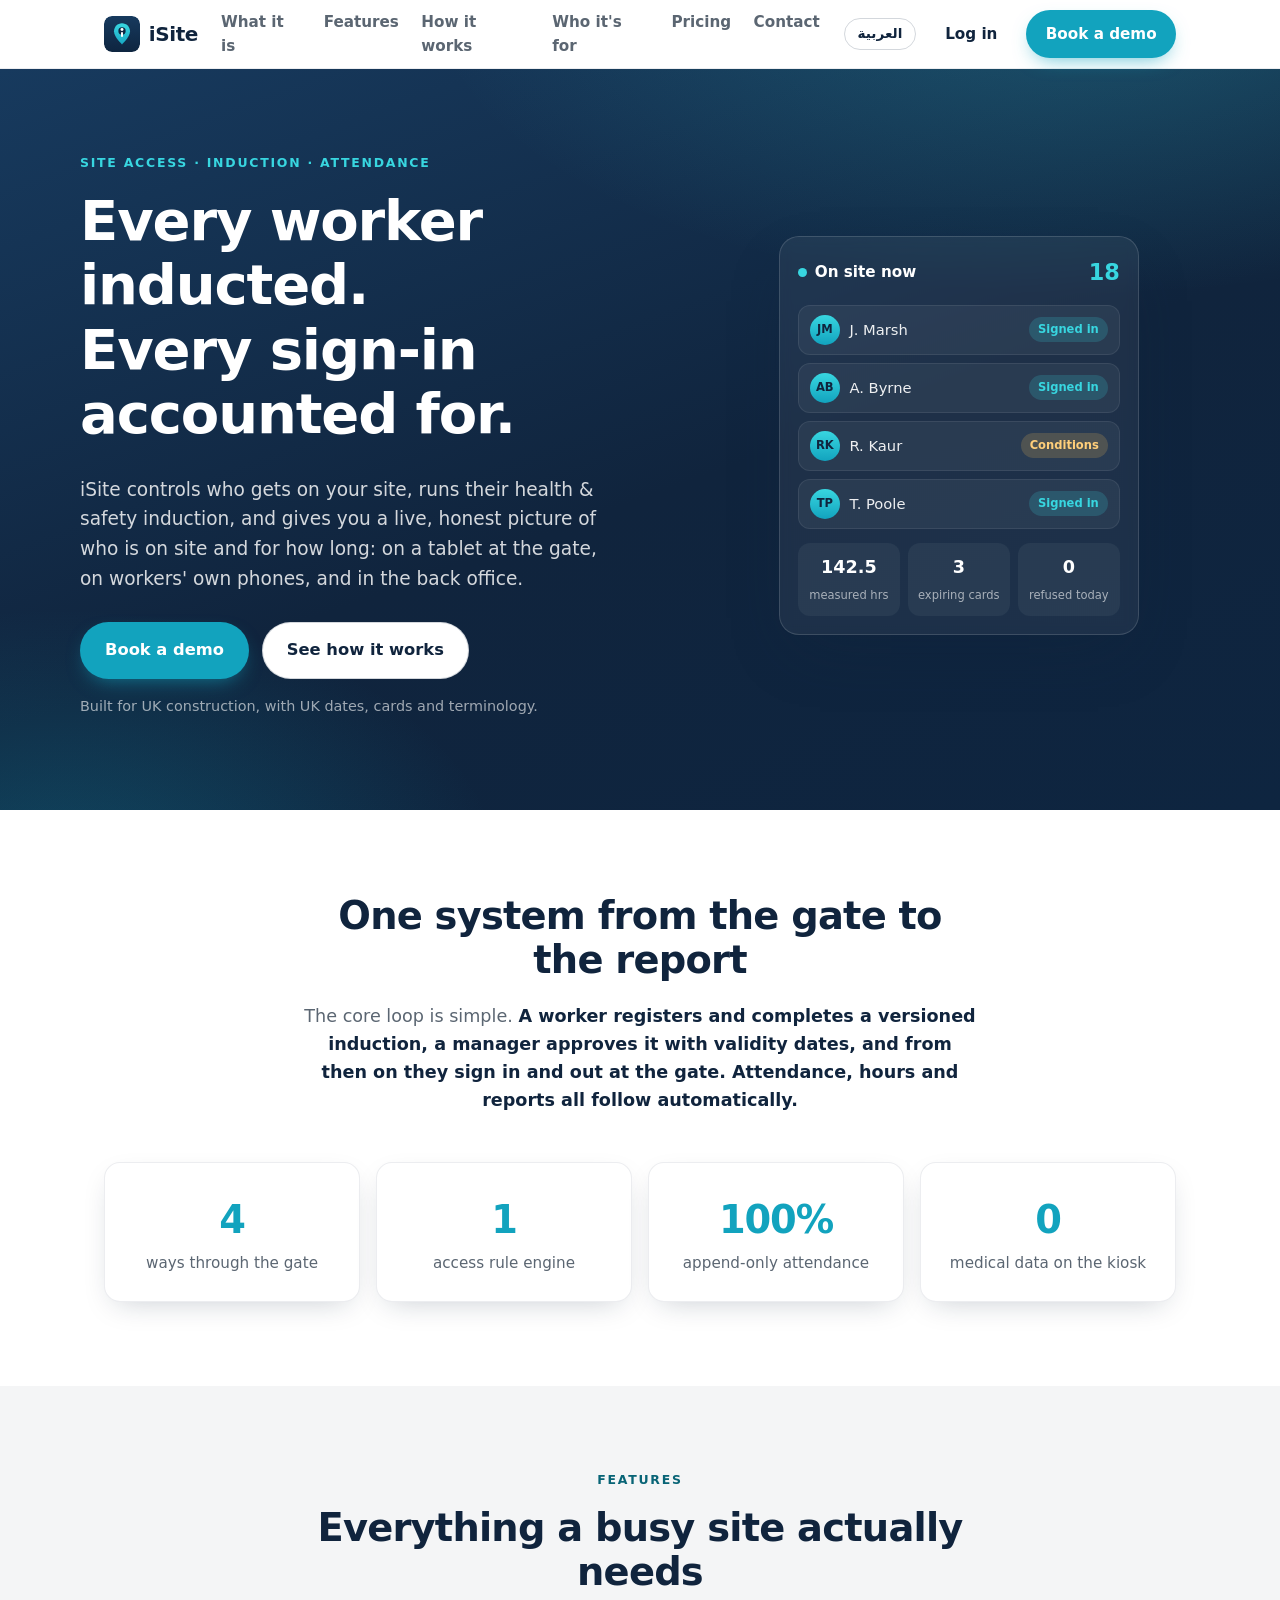
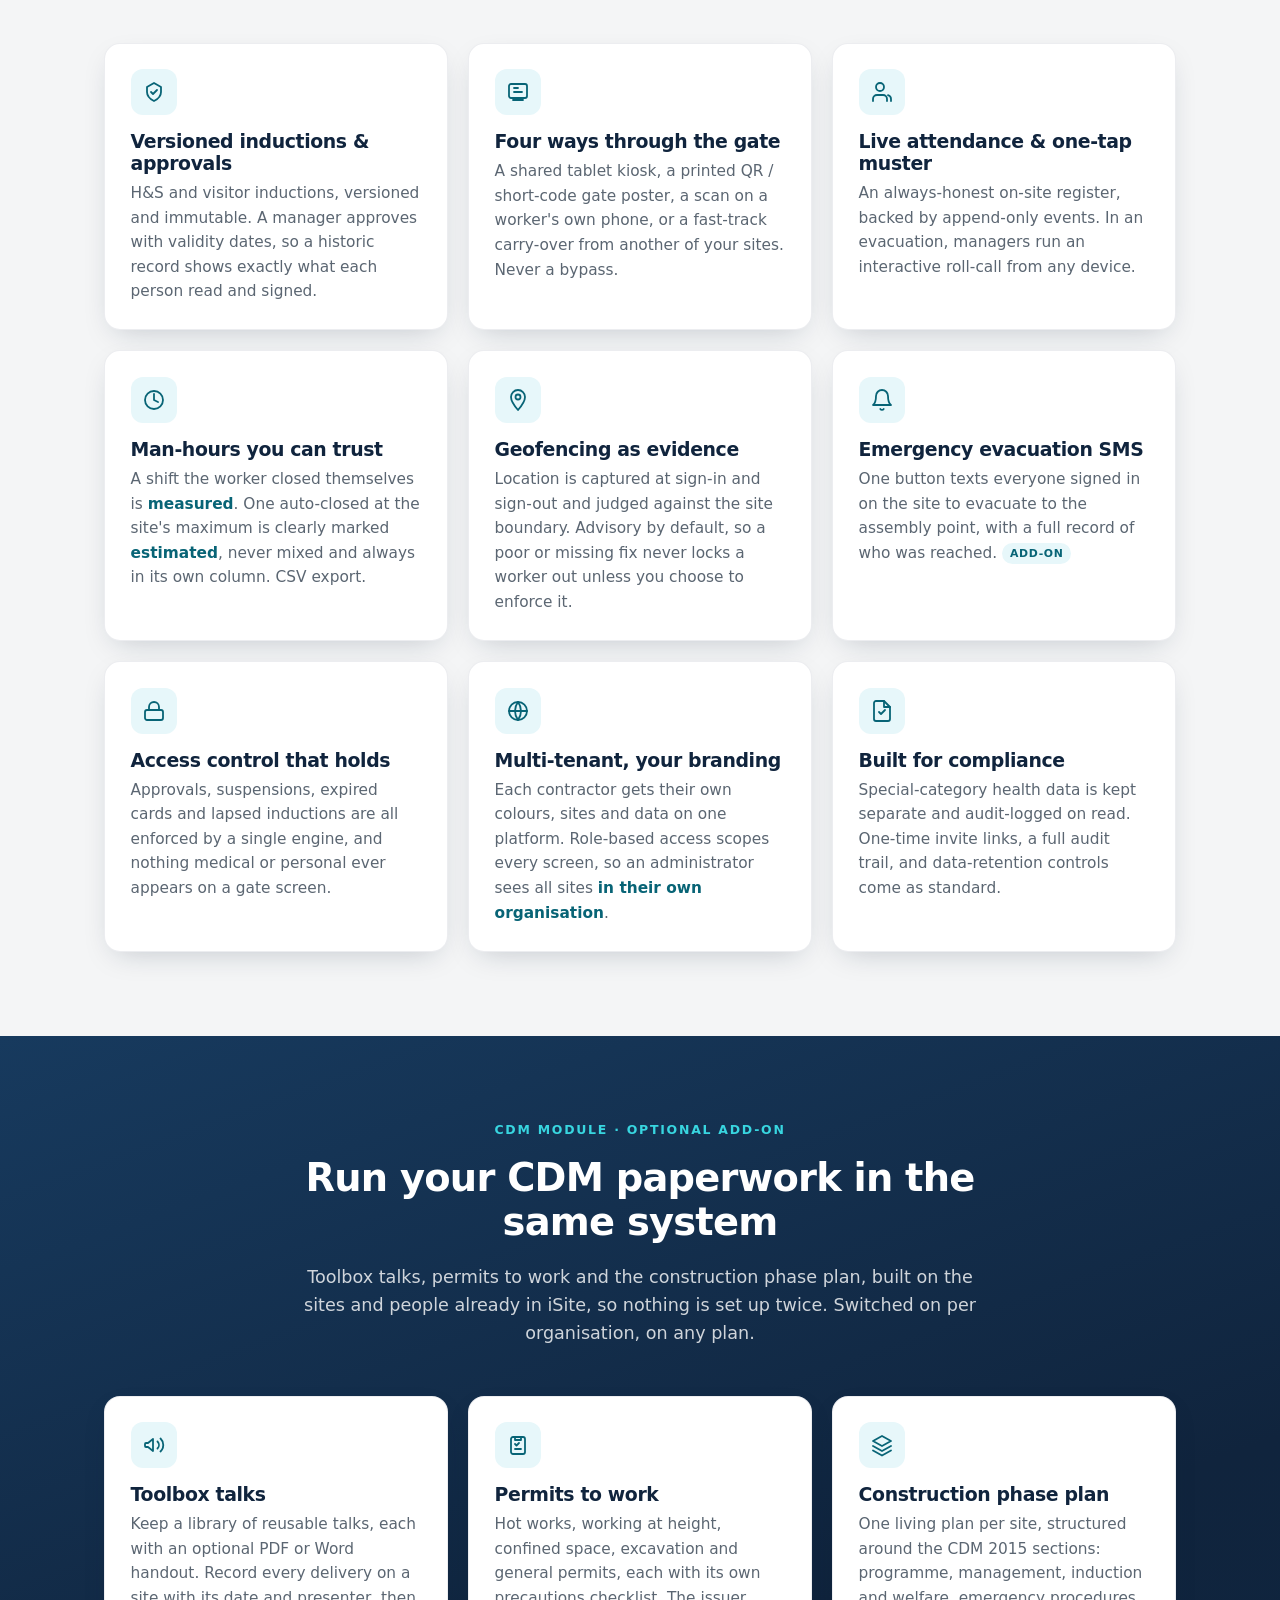
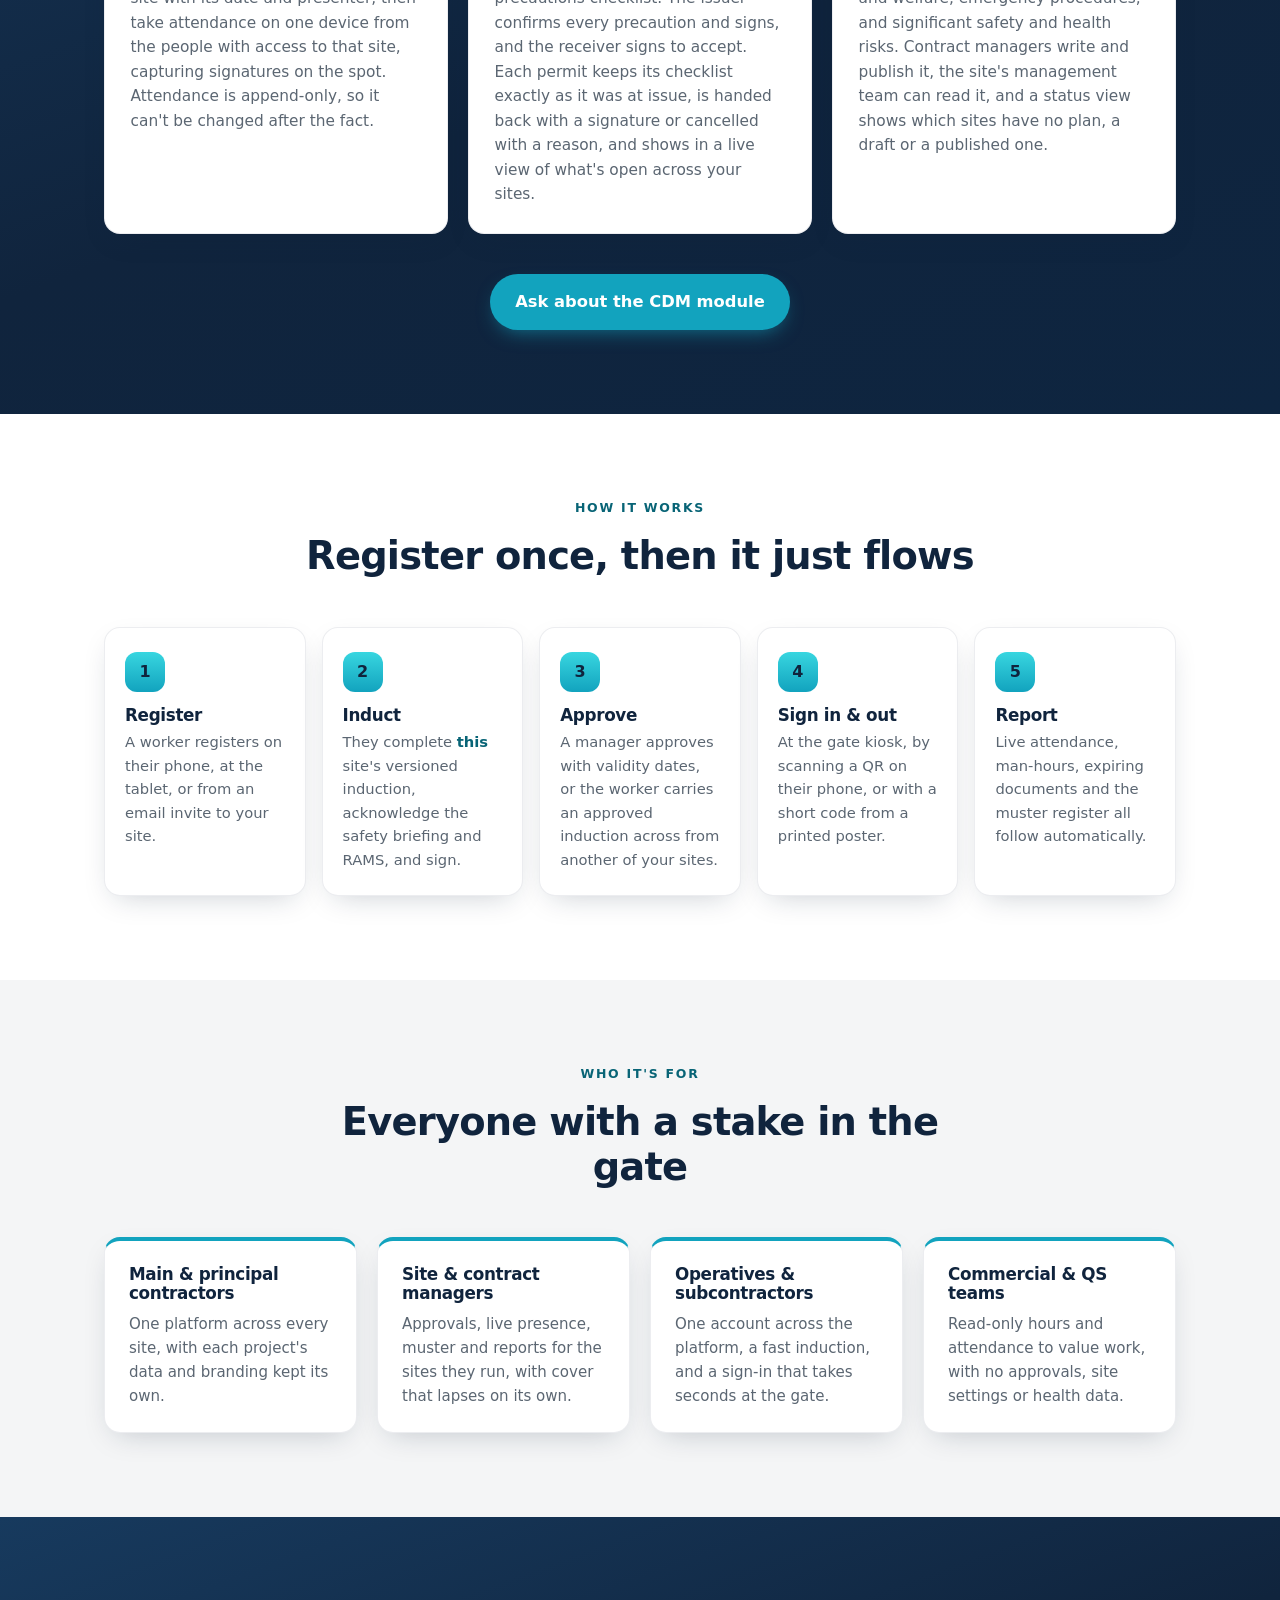
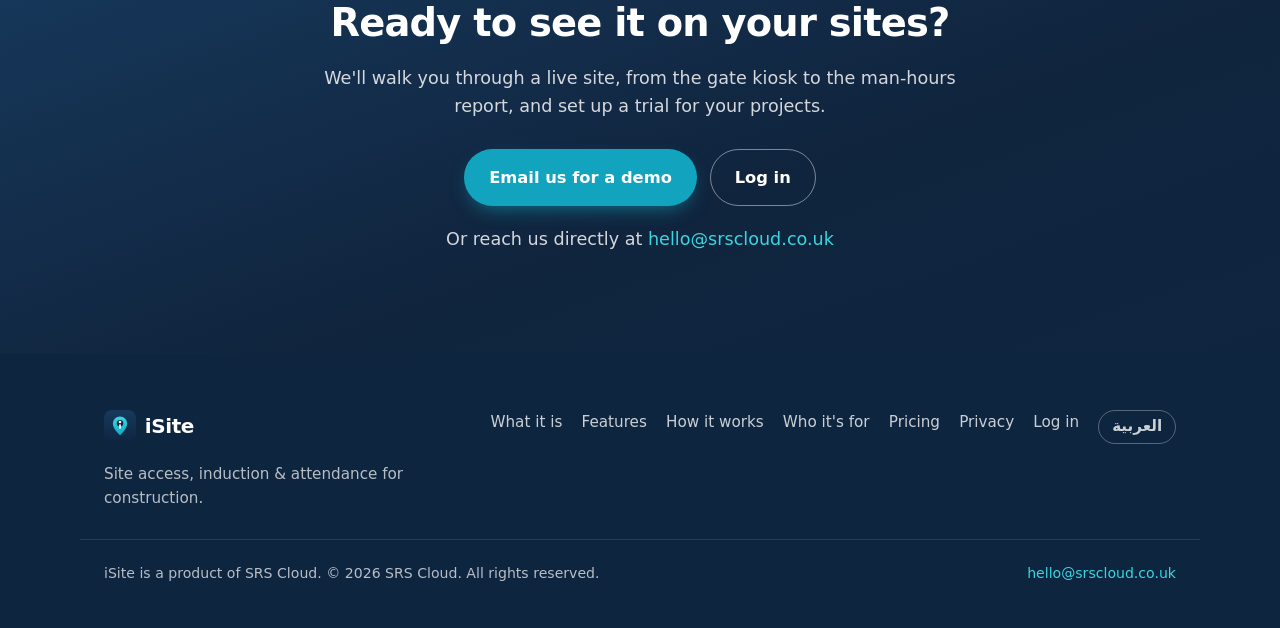
==== commit 462122d1: "Add the CDM module to the homepage and pricing page The app now has a paid, per-organisation CDM add" ====
--- a/index.html
+++ b/index.html
@@ -29,7 +29,7 @@
   <meta property="og:image:alt" content="iSite. Every worker inducted. Every sign-in accounted for." />
   <meta name="twitter:card" content="summary_large_image" />
 
-  <link rel="stylesheet" href="/styles.css?v=4" />
+  <link rel="stylesheet" href="/styles.css?v=5" />
 </head>
 <body>
   <a class="skip-link" href="#main">Skip to content</a>
@@ -220,6 +220,49 @@
       </div>
     </section>
 
+    <!-- ===================== CDM module ===================== -->
+    <section class="section section-dark" id="cdm">
+      <div class="container">
+        <div class="section-head reveal">
+          <p class="eyebrow">CDM module &middot; Optional add-on</p>
+          <h2>Run your CDM paperwork in the same system</h2>
+          <p class="section-sub">
+            Toolbox talks, permits to work and the construction phase plan, built on the sites
+            and people already in iSite, so nothing is set up twice. Switched on per
+            organisation, on any plan.
+          </p>
+        </div>
+
+        <div class="grid grid-3">
+          <article class="card reveal">
+            <div class="icon" aria-hidden="true">
+              <svg viewBox="0 0 24 24" fill="none" stroke="currentColor" stroke-width="1.8"><path d="M3 11v2a1 1 0 001 1h2l5 4V6L6 10H4a1 1 0 00-1 1z"/><path d="M15.5 8.5a5 5 0 010 7M18.5 5.5a9 9 0 010 13"/></svg>
+            </div>
+            <h3>Toolbox talks</h3>
+            <p>Keep a library of reusable talks, each with an optional PDF or Word handout. Record every delivery on a site with its date and presenter, then take attendance on one device from the people with access to that site, capturing signatures on the spot. Attendance is append-only, so it can't be changed after the fact.</p>
+          </article>
+
+          <article class="card reveal">
+            <div class="icon" aria-hidden="true">
+              <svg viewBox="0 0 24 24" fill="none" stroke="currentColor" stroke-width="1.8"><rect x="5" y="4" width="14" height="17" rx="2"/><path d="M9 4h6v3H9zM9 11l1.5 1.5L13 10M9 16h6"/></svg>
+            </div>
+            <h3>Permits to work</h3>
+            <p>Hot works, working at height, confined space, excavation and general permits, each with its own precautions checklist. The issuer confirms every precaution and signs, and the receiver signs to accept. Each permit keeps its checklist exactly as it was at issue, is handed back with a signature or cancelled with a reason, and shows in a live view of what's open across your sites.</p>
+          </article>
+
+          <article class="card reveal">
+            <div class="icon" aria-hidden="true">
+              <svg viewBox="0 0 24 24" fill="none" stroke="currentColor" stroke-width="1.8"><path d="M12 3l9 5-9 5-9-5 9-5z"/><path d="M3 13l9 5 9-5"/><path d="M3 17.5l9 5 9-5"/></svg>
+            </div>
+            <h3>Construction phase plan</h3>
+            <p>One living plan per site, structured around the CDM 2015 sections: programme, management, induction and welfare, emergency procedures, and significant safety and health risks. Contract managers write and publish it, the site's management team can read it, and a status view shows which sites have no plan, a draft or a published one.</p>
+          </article>
+        </div>
+
+        <p class="cdm-cta reveal"><a class="btn btn-primary btn-lg" href="#contact">Ask about the CDM module</a></p>
+      </div>
+    </section>
+
     <!-- ===================== How it works ===================== -->
     <section class="section" id="how">
       <div class="container">
@@ -315,7 +358,7 @@
     </div>
   </footer>
 
-  <script src="/main.js?v=4" defer></script>
+  <script src="/main.js?v=5" defer></script>
 
   <!-- Cloudflare Web Analytics -->
   <script type="module" src="https://static.cloudflareinsights.com/beacon.min.js" data-cf-beacon='{"token": "c57ef184f38848dc8d51d6b9651f171e"}'></script>
--- a/styles.css
+++ b/styles.css
@@ -372,3 +372,15 @@
 .mobile-nav .lang-switch { display: inline-block; width: fit-content; margin-top: .5rem; }
 .footer-nav .lang-switch { color: rgba(255,255,255,.78); border-color: rgba(255,255,255,.3); }
 .footer-nav .lang-switch:hover { color: #fff; border-color: #fff; }
+
+/* ------------------------------ CDM module -------------------------------
+   Dark band for the add-on. It sits between Features (grey) and How it works
+   (white), so the page keeps alternating, and it reads as an extension to the
+   core product rather than more of the same. The white feature cards are
+   reused unchanged, which is why the band sets no text colour of its own:
+   the card titles inherit theirs and would turn white on white. */
+.section-dark { background: linear-gradient(160deg, var(--navy-3), var(--navy) 60%, var(--navy-2)); }
+.section-dark h2 { color: #fff; }
+.section-dark .eyebrow { color: var(--cyan); }
+.section-dark .section-sub { color: rgba(255,255,255,.8); }
+.cdm-cta { text-align: center; margin: 2.5rem 0 0; }
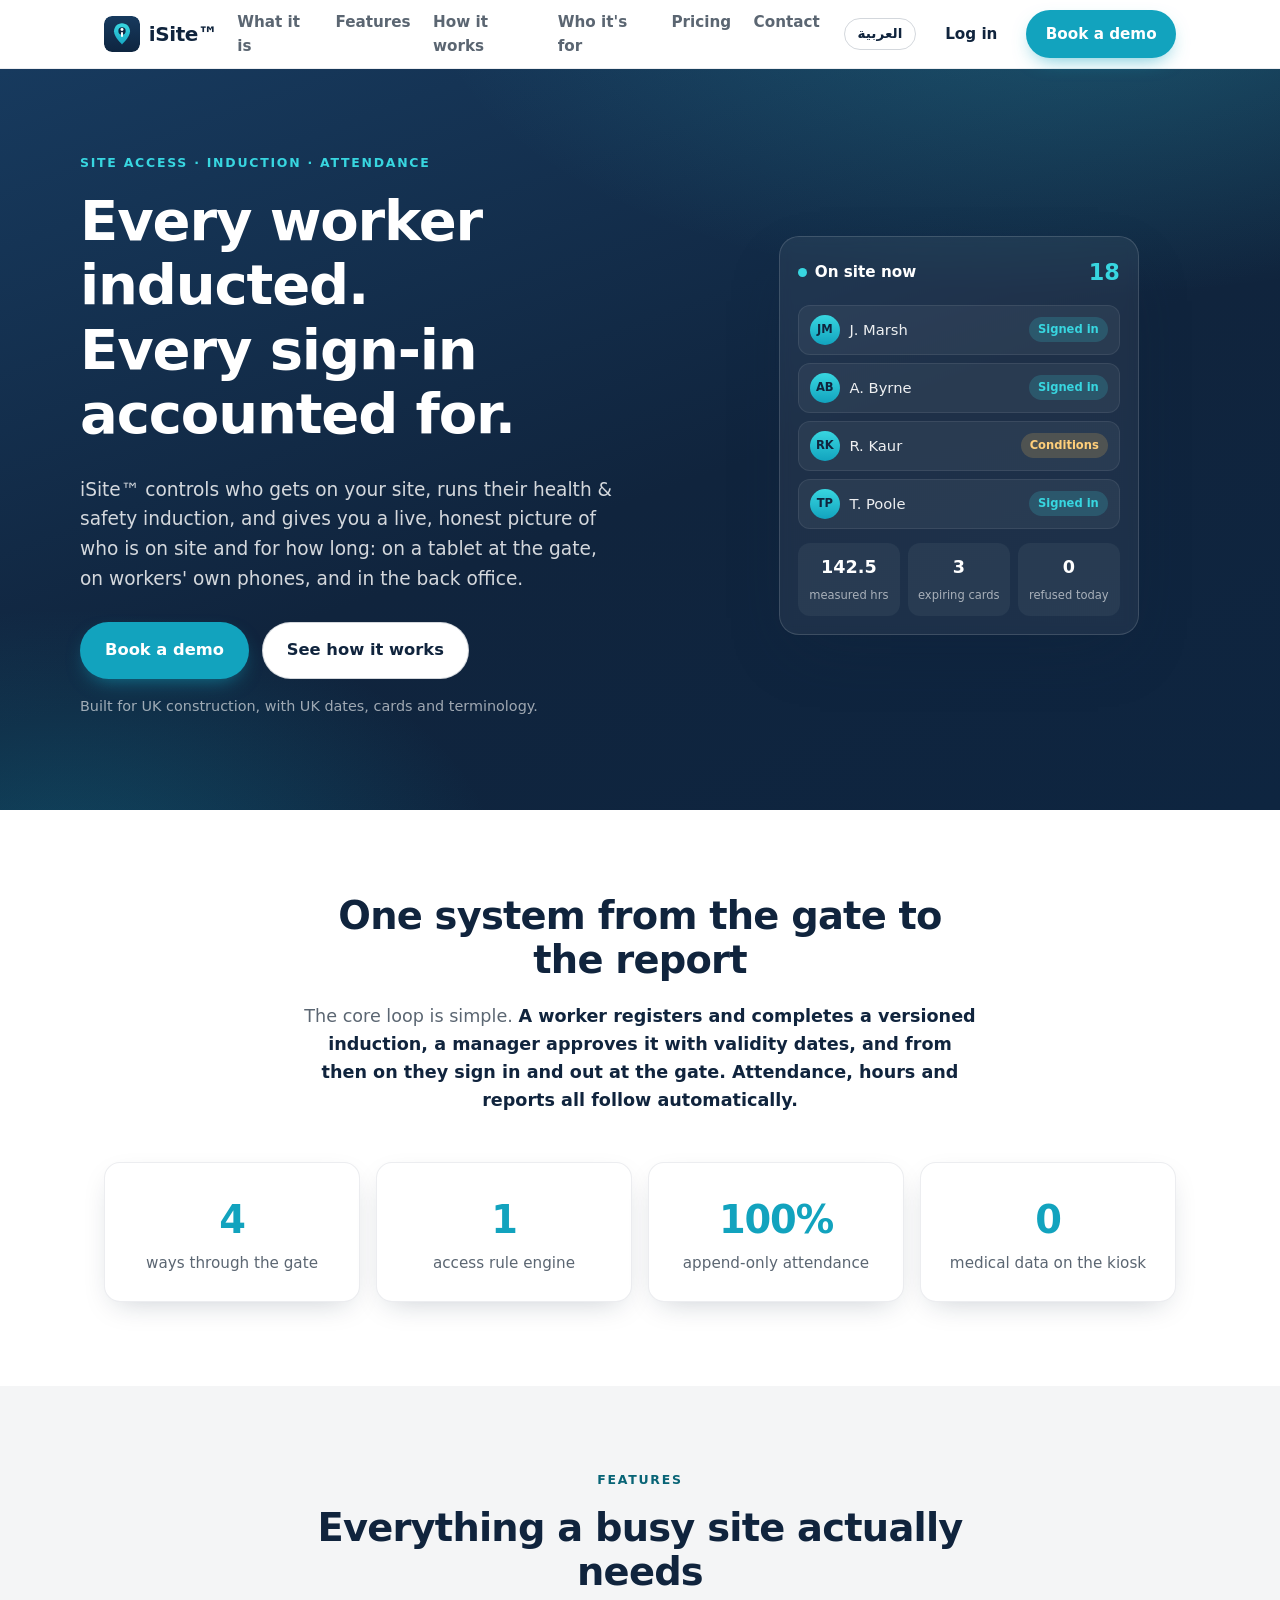
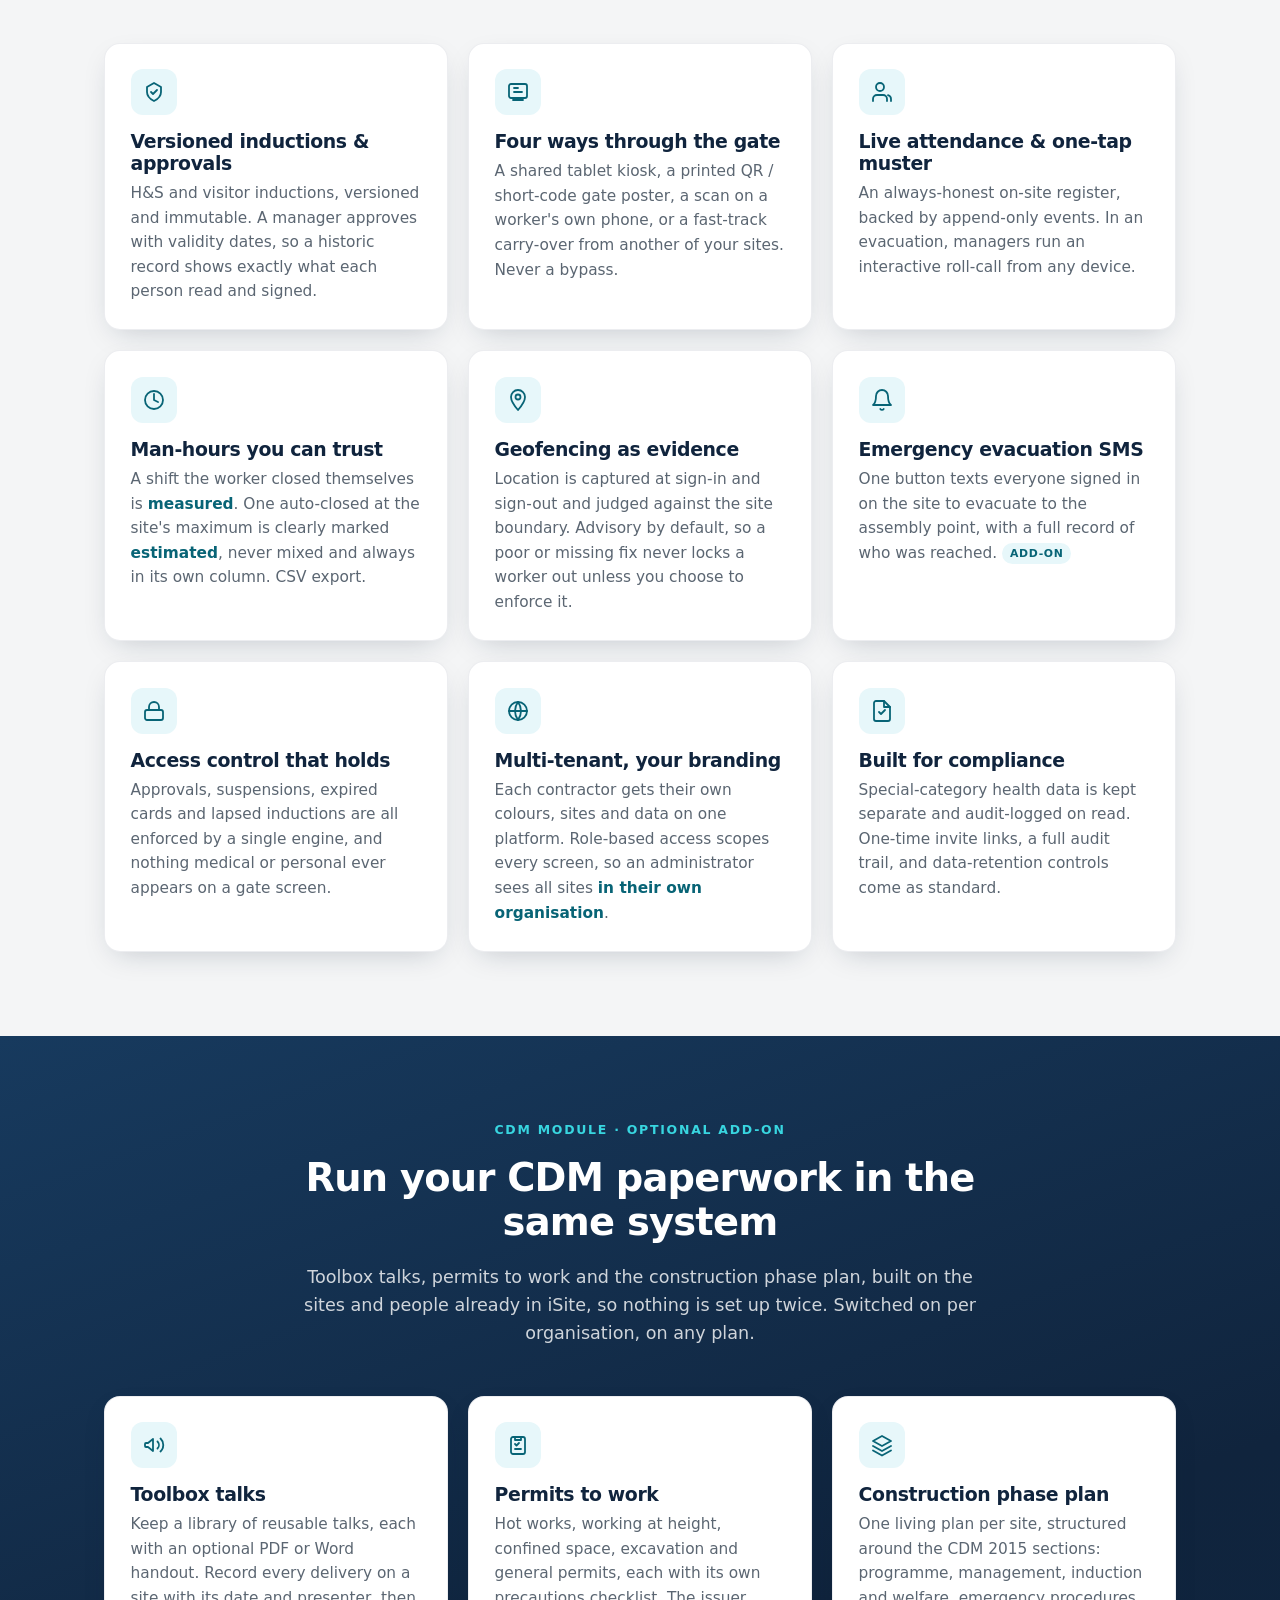
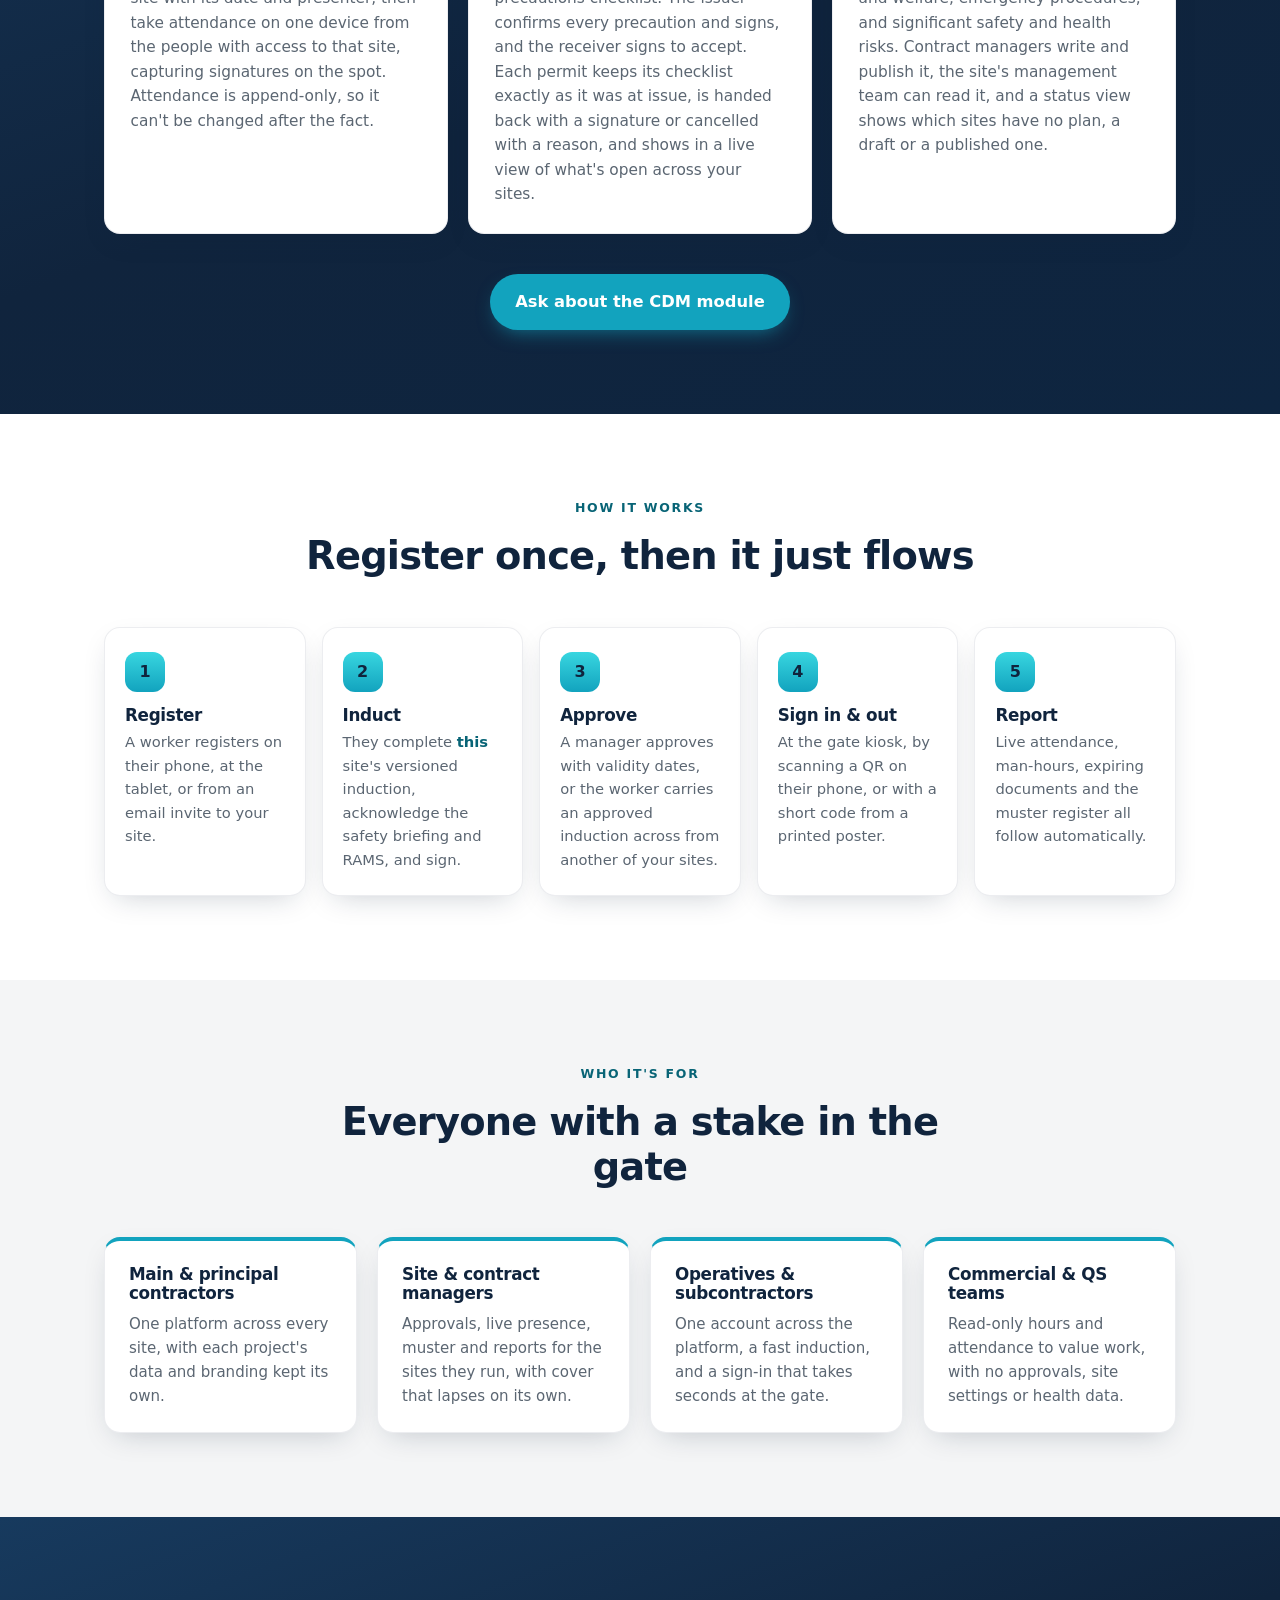
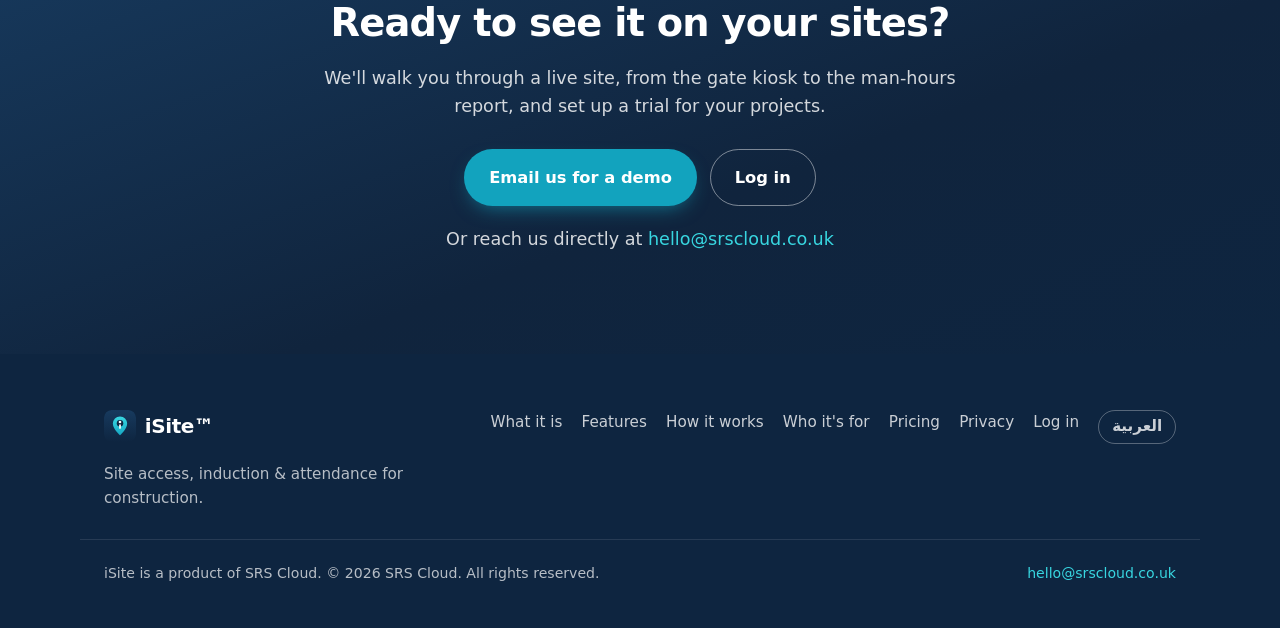
==== commit 50358ff1: "Mark the iSite wordmark and hero with (TM) A UK trademark application for "iSite" is pending, so mar" ====
--- a/index.html
+++ b/index.html
@@ -39,7 +39,7 @@
     <div class="container header-inner">
       <a class="brand" href="#top" aria-label="iSite home">
         <img class="brand-mark" src="/assets/logo.svg" width="36" height="36" alt="" />
-        <span class="brand-word">iSite</span>
+        <span class="brand-word">iSite&trade;</span>
       </a>
 
       <nav class="nav" aria-label="Primary">
@@ -83,7 +83,7 @@
           <p class="eyebrow">Site access · induction · attendance</p>
           <h1>Every worker inducted.<br />Every sign-in accounted for.</h1>
           <p class="lead">
-            iSite controls who gets on your site, runs their health &amp; safety induction,
+            iSite&trade; controls who gets on your site, runs their health &amp; safety induction,
             and gives you a live, honest picture of who is on site and for how long:
             on a tablet at the gate, on workers' own phones, and in the back office.
           </p>
@@ -337,7 +337,7 @@
       <div class="footer-brand">
         <a class="brand" href="#top" aria-label="iSite home">
           <img class="brand-mark" src="/assets/logo.svg" width="32" height="32" alt="" />
-          <span class="brand-word">iSite</span>
+          <span class="brand-word">iSite&trade;</span>
         </a>
         <p>Site access, induction &amp; attendance for construction.</p>
       </div>
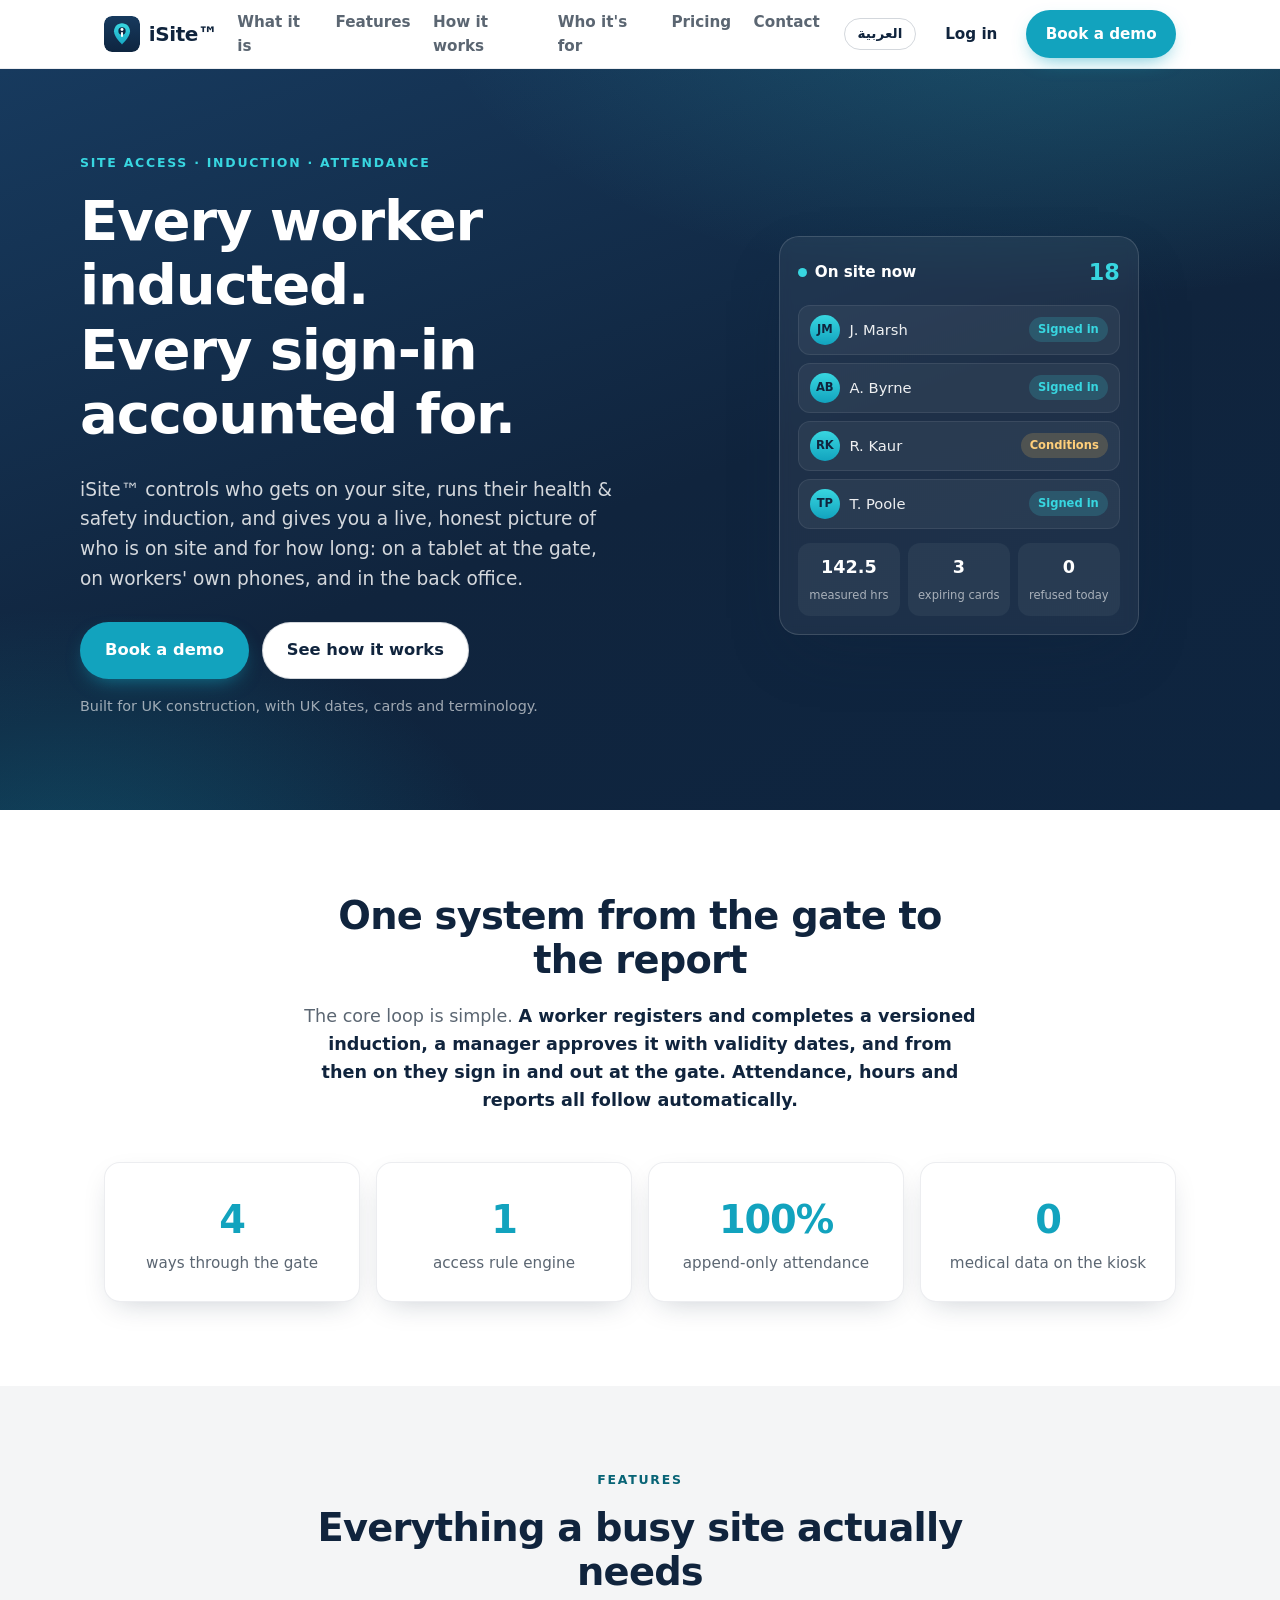
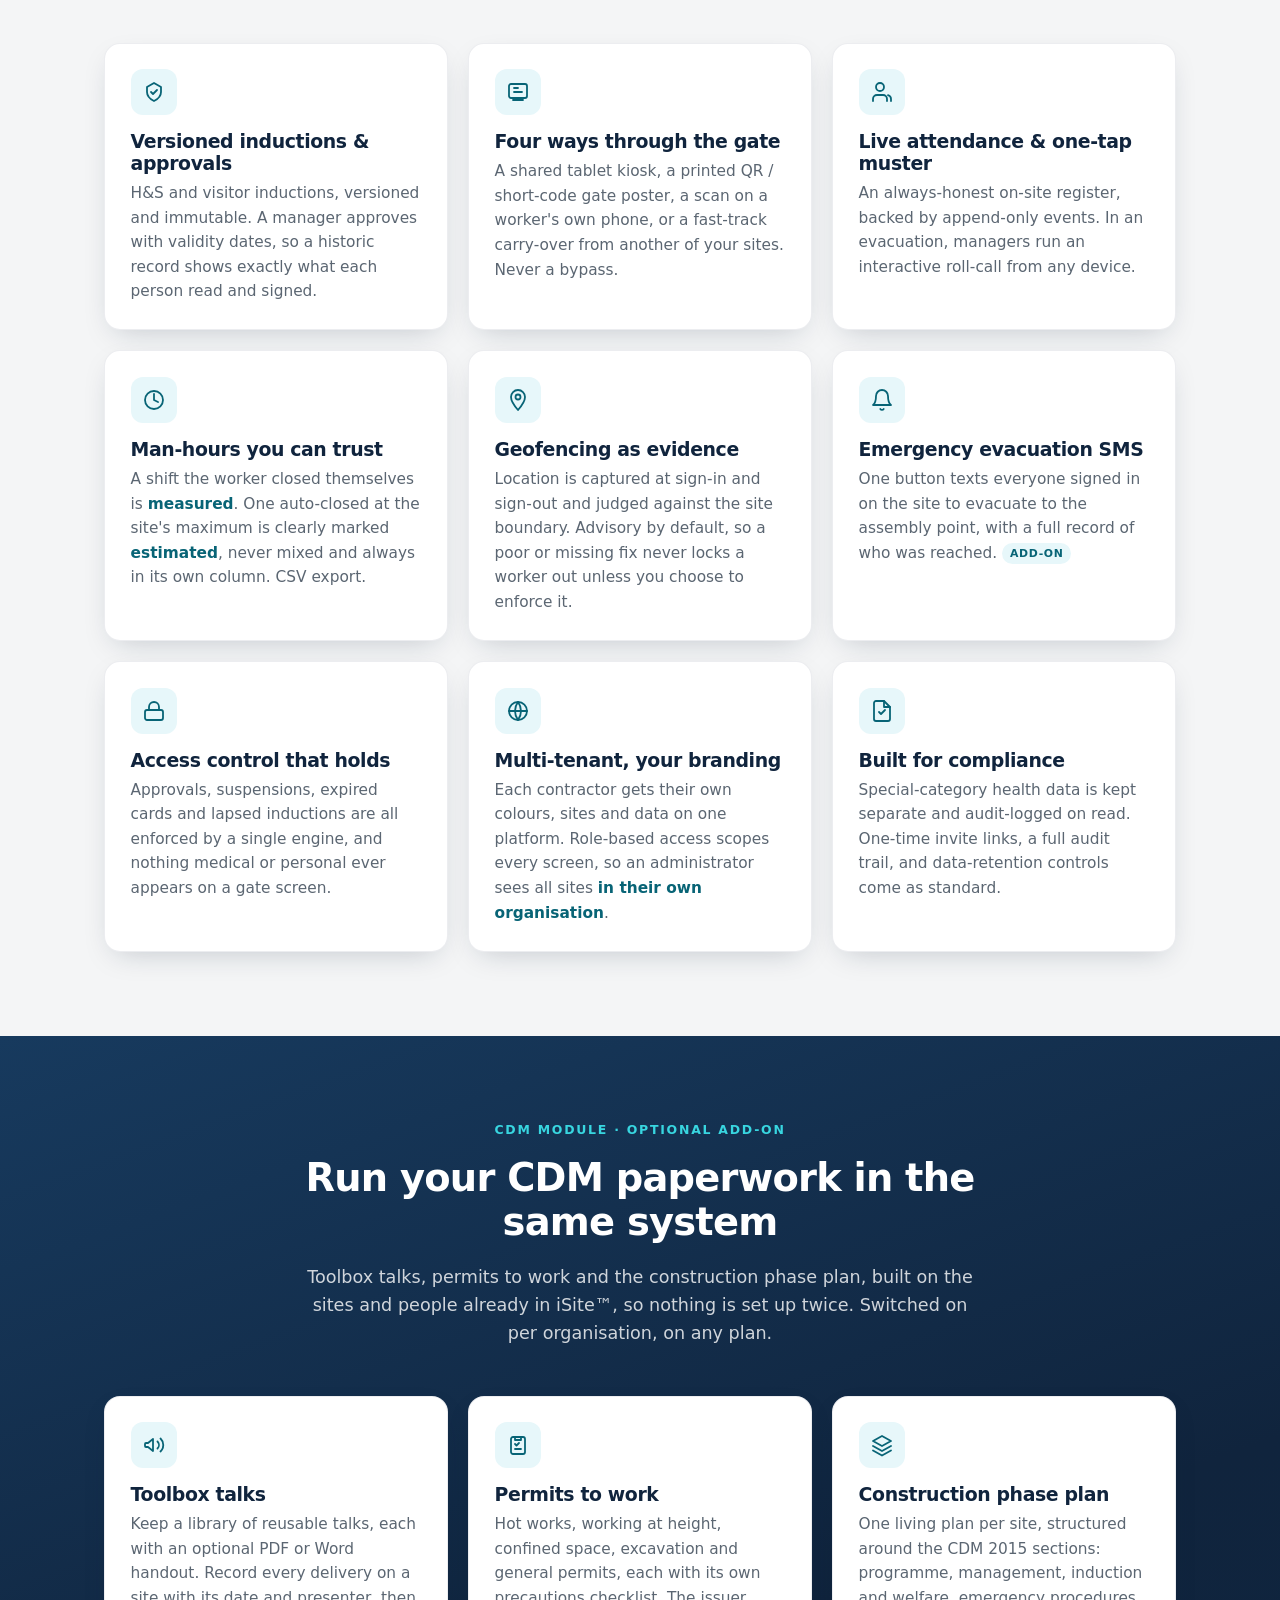
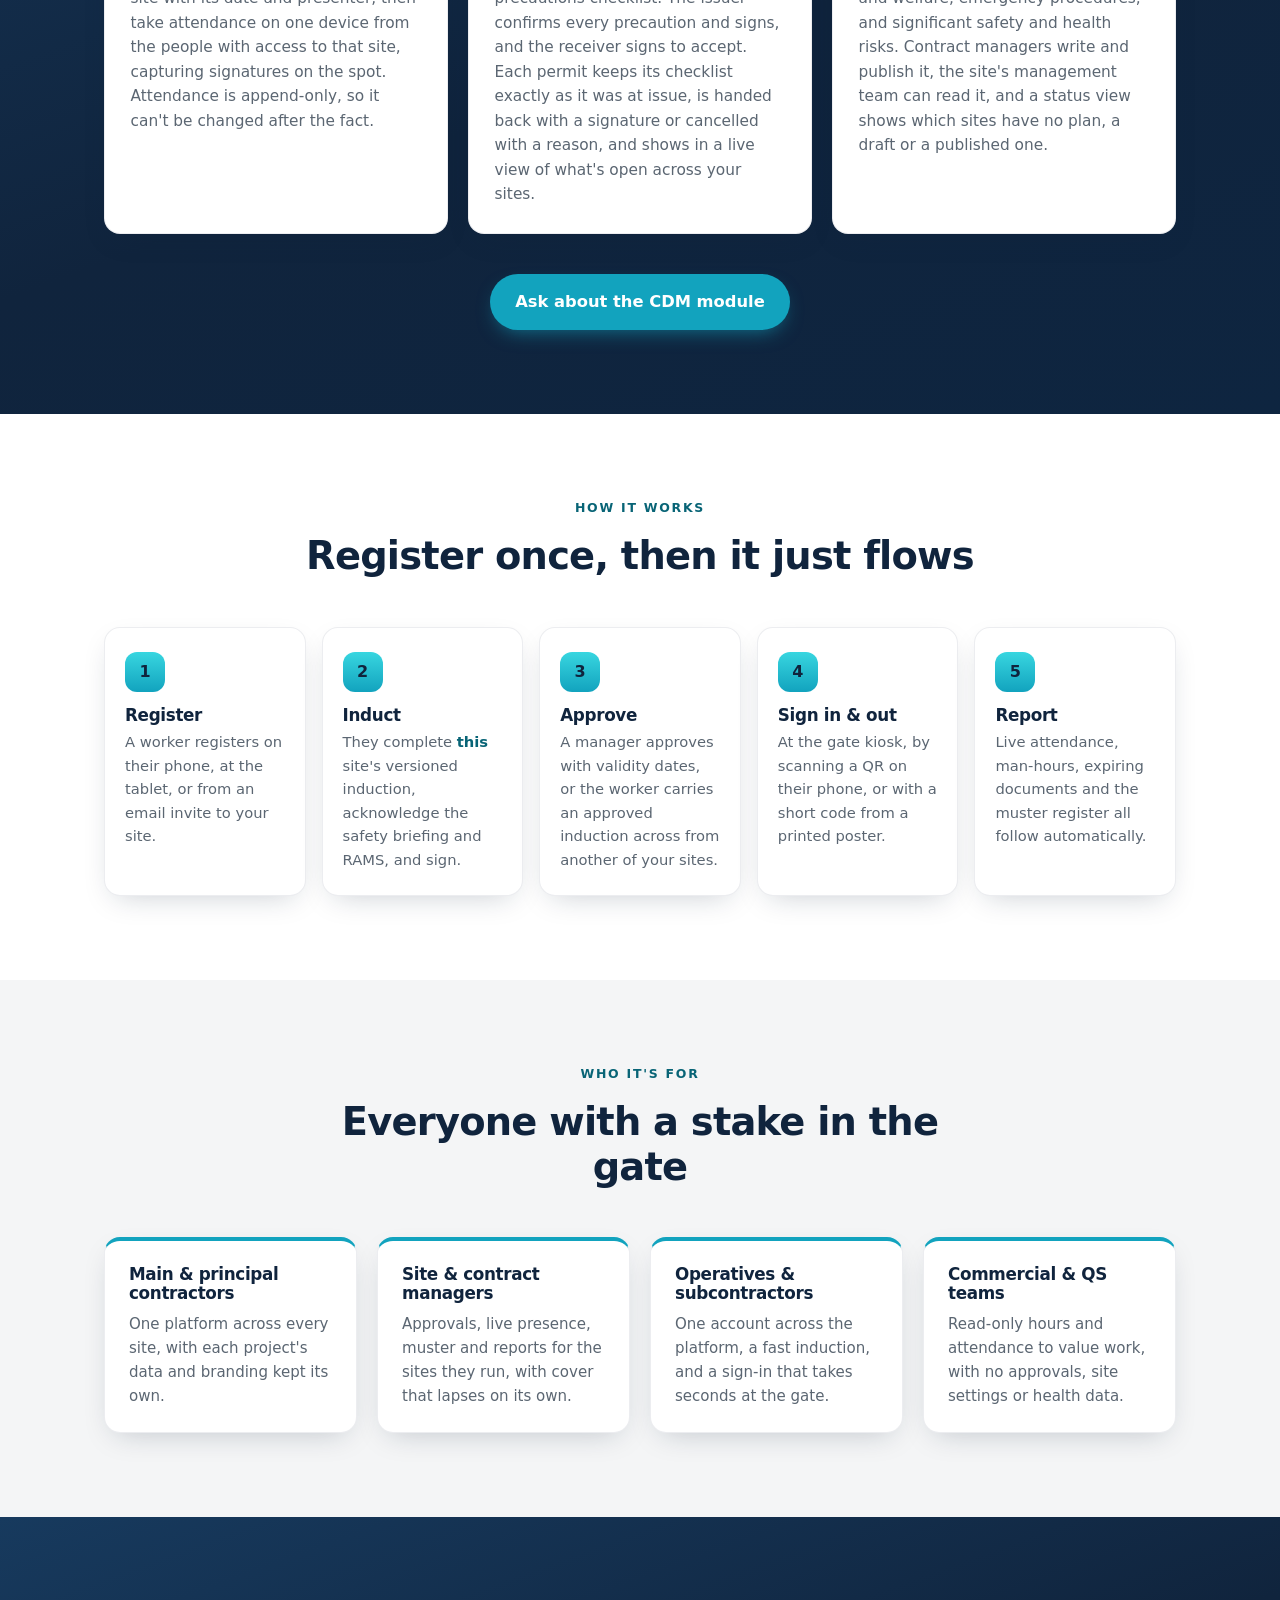
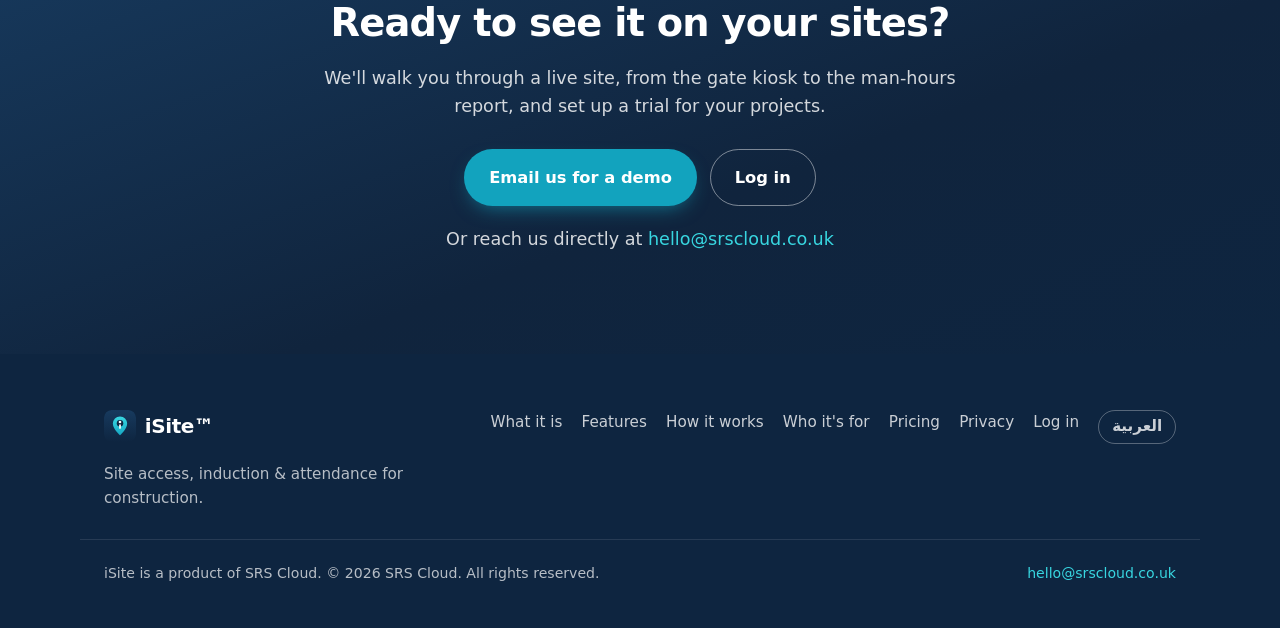
==== commit 2266fae1: "Mark iSite with (TM) in the homepage CDM section First mention of the brand in the CDM add-on sectio" ====
--- a/index.html
+++ b/index.html
@@ -228,7 +228,7 @@
           <h2>Run your CDM paperwork in the same system</h2>
           <p class="section-sub">
             Toolbox talks, permits to work and the construction phase plan, built on the sites
-            and people already in iSite, so nothing is set up twice. Switched on per
+            and people already in iSite&trade;, so nothing is set up twice. Switched on per
             organisation, on any plan.
           </p>
         </div>
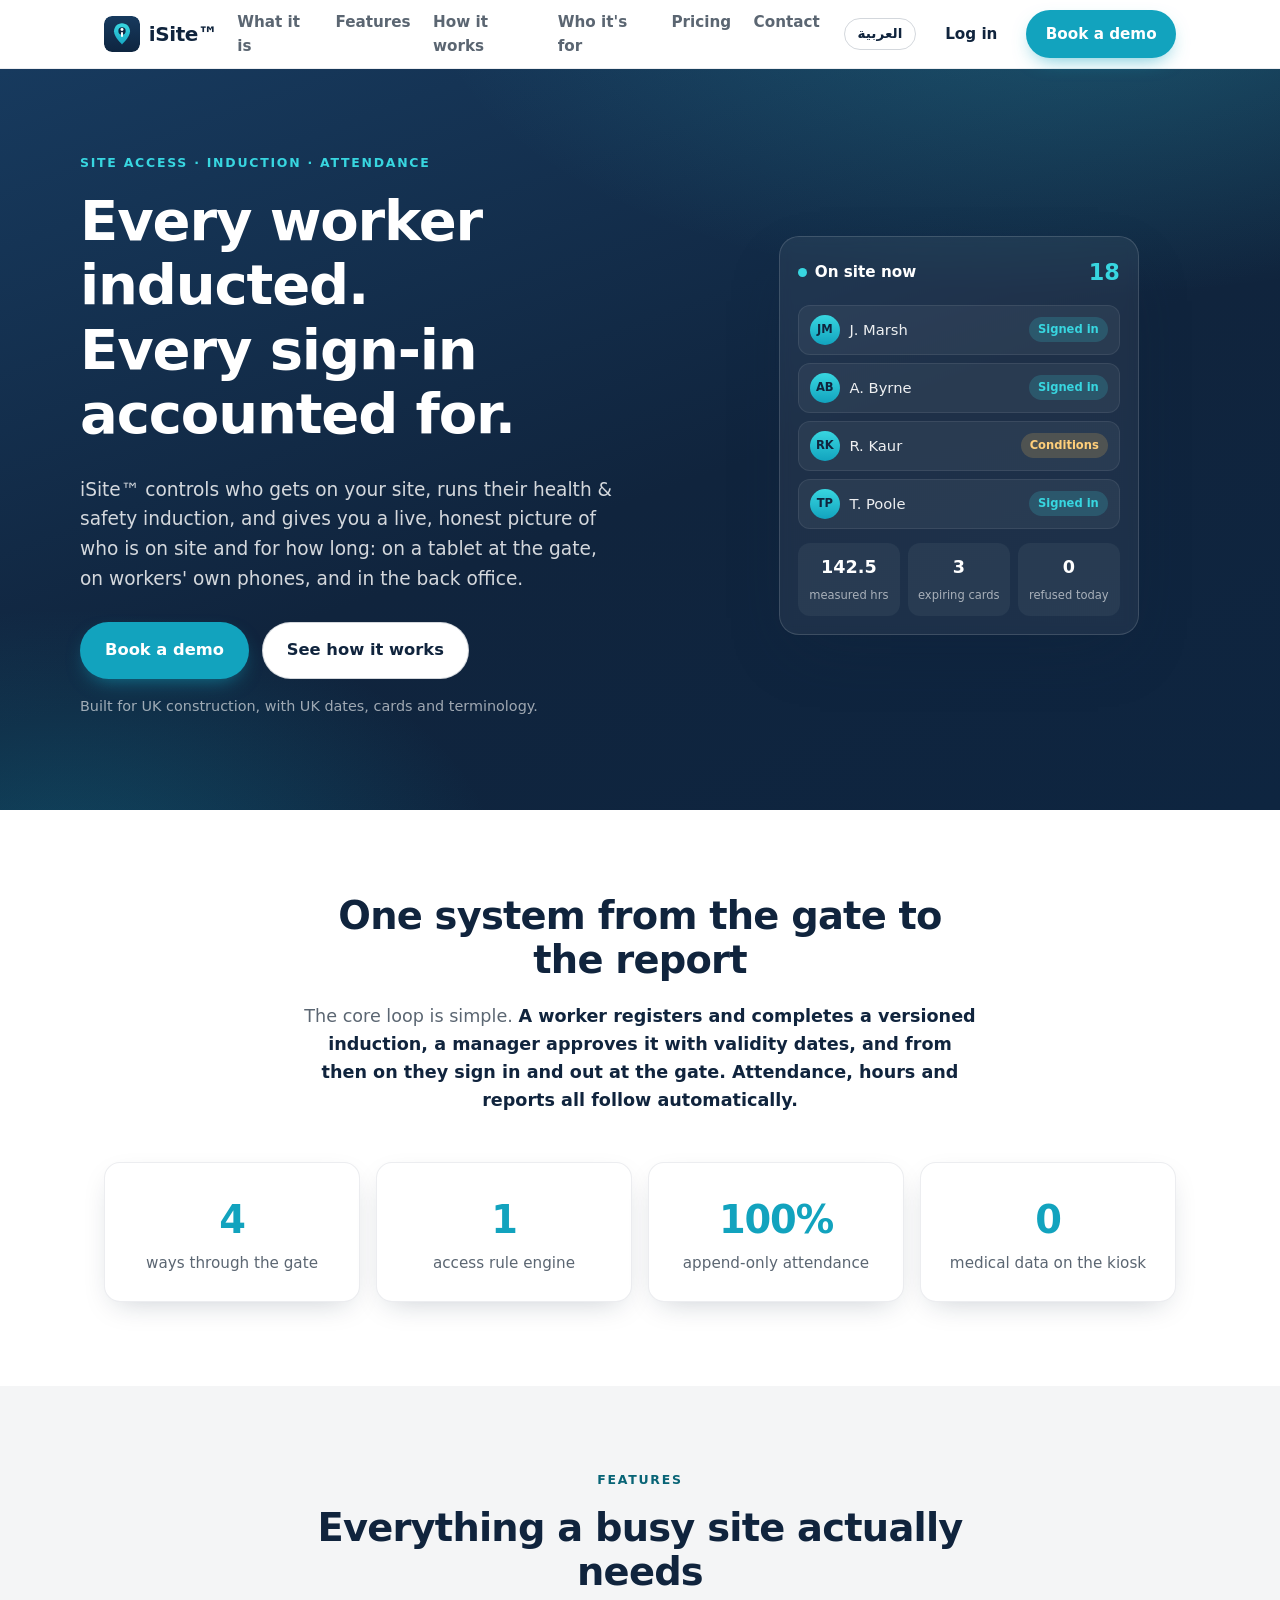
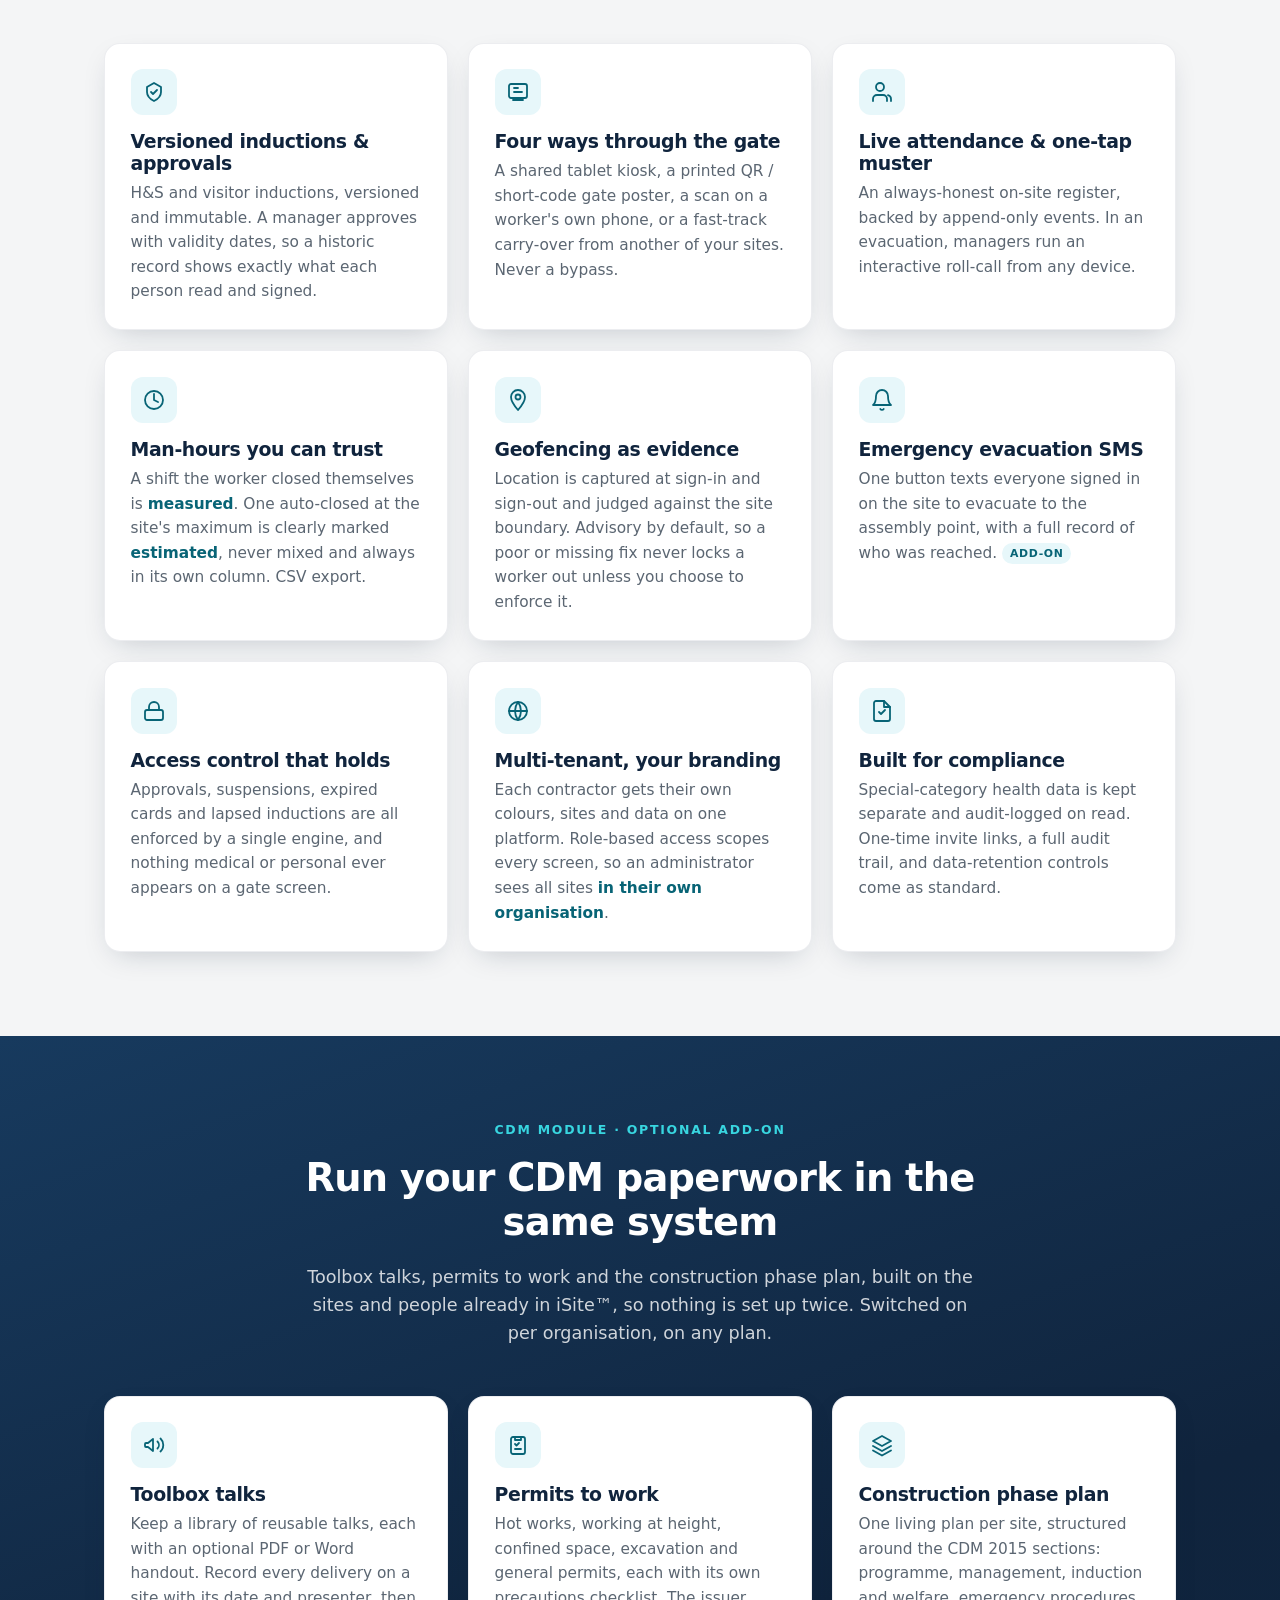
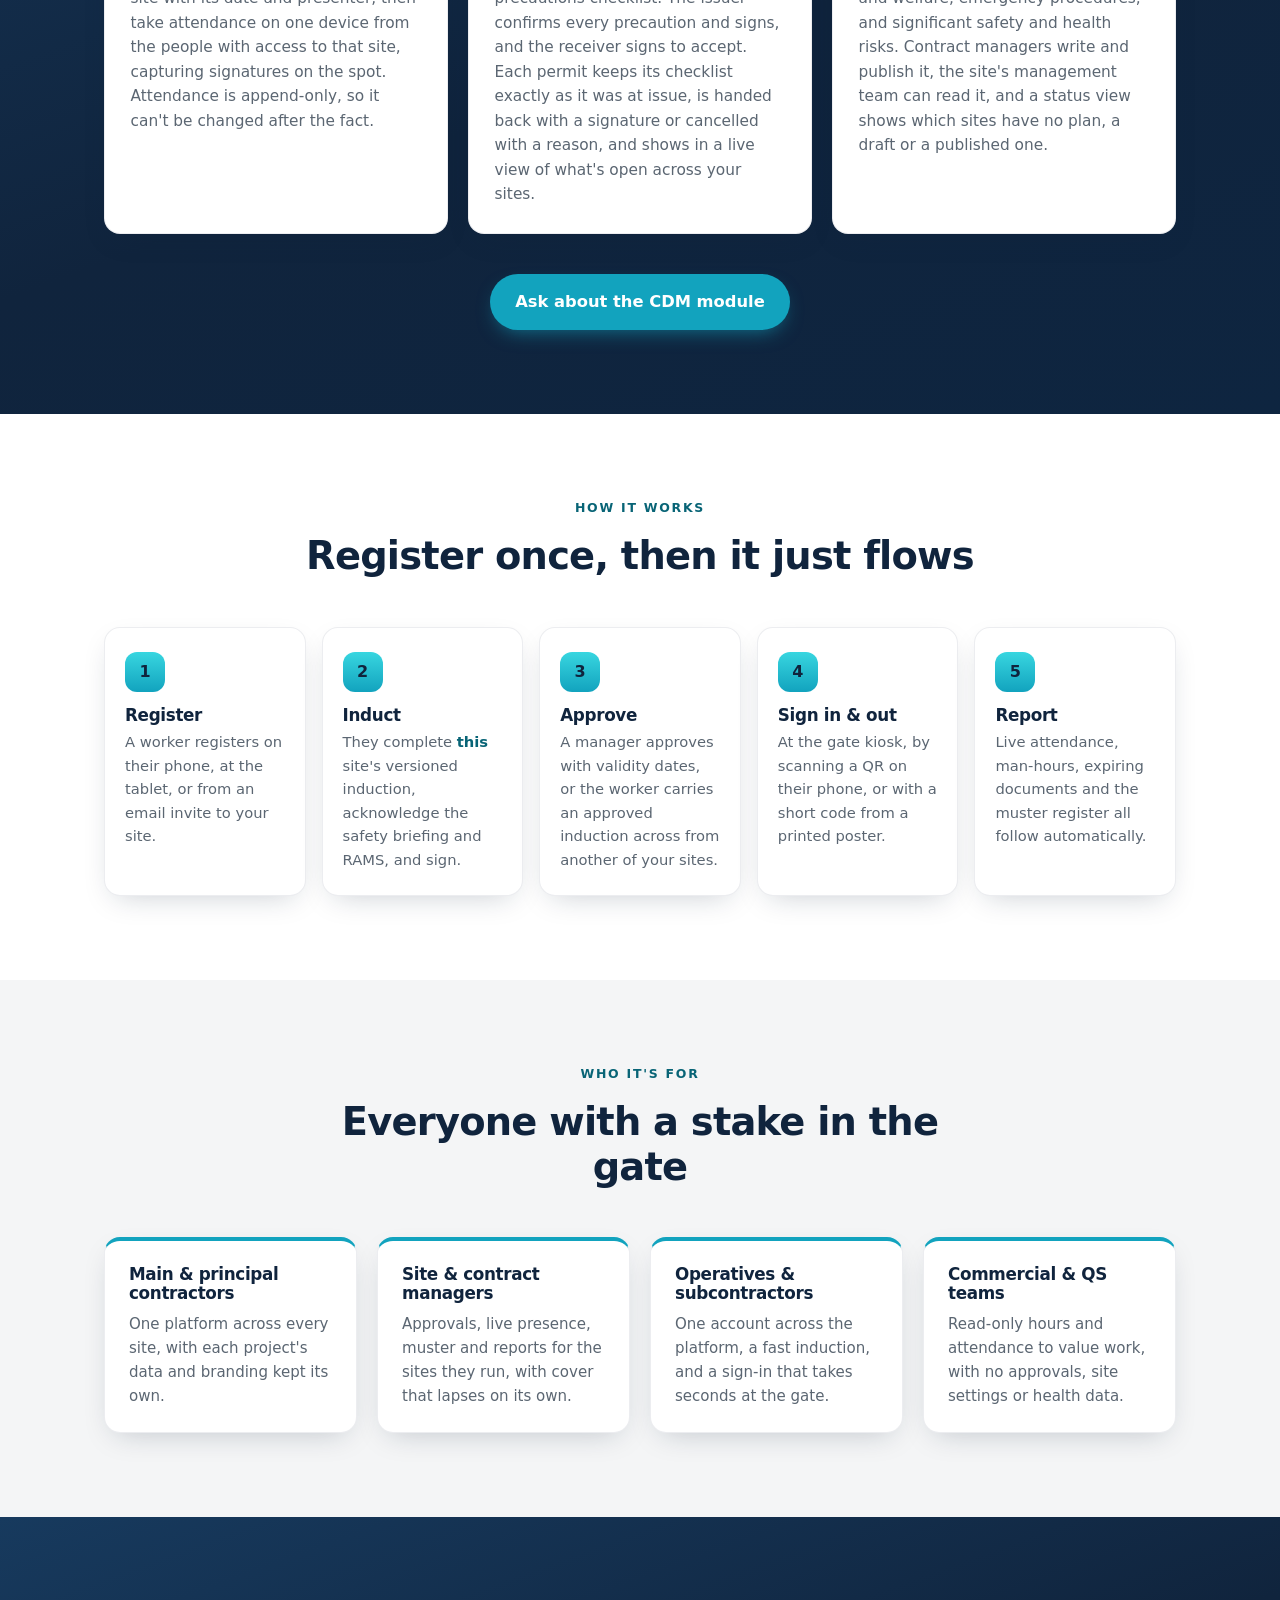
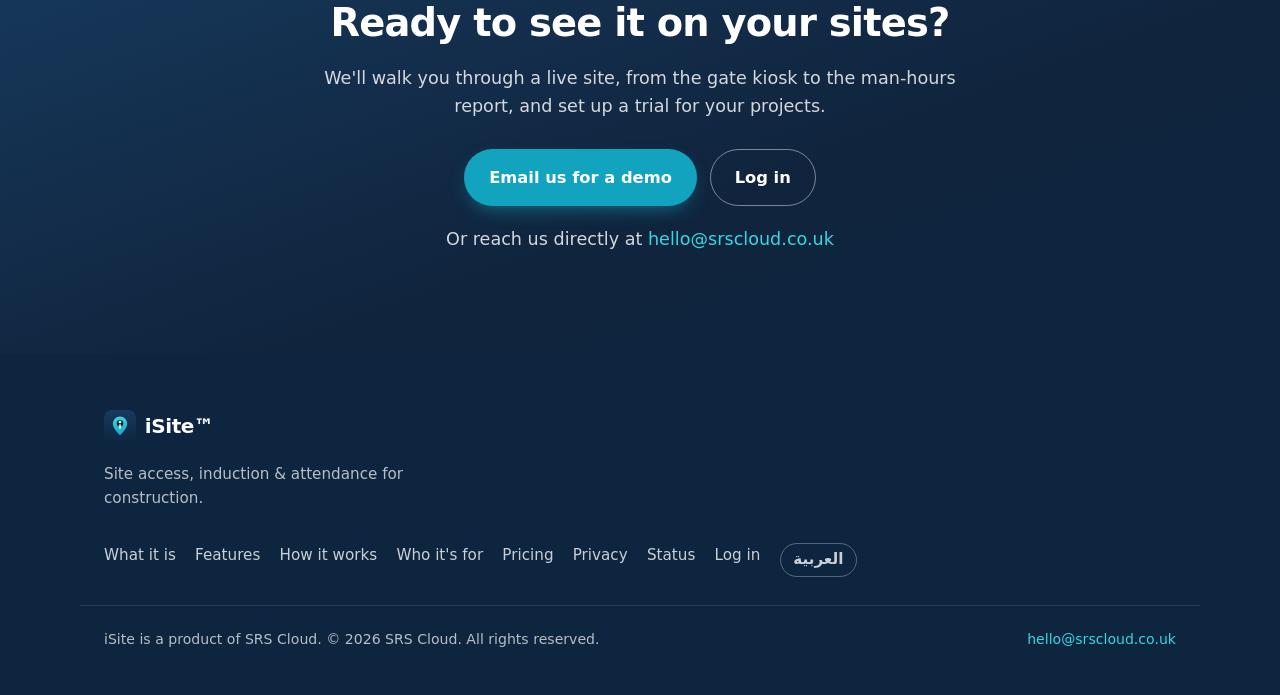
==== commit 04f4c33b: "Make the status page public The application endpoint is live and matches the agreed contract, so the" ====
--- a/index.html
+++ b/index.html
@@ -29,7 +29,7 @@
   <meta property="og:image:alt" content="iSite. Every worker inducted. Every sign-in accounted for." />
   <meta name="twitter:card" content="summary_large_image" />
 
-  <link rel="stylesheet" href="/styles.css?v=5" />
+  <link rel="stylesheet" href="/styles.css?v=6" />
 </head>
 <body>
   <a class="skip-link" href="#main">Skip to content</a>
@@ -348,6 +348,7 @@
         <a href="#who">Who it's for</a>
         <a href="/pricing.html">Pricing</a>
         <a href="/privacy.html">Privacy</a>
+        <a href="/status.html">Status</a>
         <a href="https://app.isite.srscloud.co.uk/login">Log in</a>
         <a class="lang-switch" href="/ar/" lang="ar" hreflang="ar">العربية</a>
       </nav>
@@ -358,7 +359,7 @@
     </div>
   </footer>
 
-  <script src="/main.js?v=5" defer></script>
+  <script src="/main.js?v=6" defer></script>
 
   <!-- Cloudflare Web Analytics -->
   <script type="module" src="https://static.cloudflareinsights.com/beacon.min.js" data-cf-beacon='{"token": "c57ef184f38848dc8d51d6b9651f171e"}'></script>
--- a/styles.css
+++ b/styles.css
@@ -384,3 +384,40 @@
 .section-dark .eyebrow { color: var(--cyan); }
 .section-dark .section-sub { color: rgba(255,255,255,.8); }
 .cdm-cta { text-align: center; margin: 2.5rem 0 0; }
+
+/* ------------------------------ Status page -------------------------------
+   Colours are deliberately separate from the brand palette: teal is the brand,
+   and a status page must not use it for "good", or the page stops reading as a
+   signal. Dots take their colour from the row via currentColor, so a row has
+   exactly one state class. */
+.status-wrap { max-width: 44rem; margin-inline: auto; }
+
+.status-banner { display: flex; align-items: center; gap: .9rem; padding: 1.4rem 1.5rem; border-radius: var(--radius); border: 2px solid; font-size: 1.15rem; font-weight: 700; }
+.status-banner .status-dot { width: 14px; height: 14px; }
+.status-banner.is-ok { color: #0E6B46; background: #E8F6F0; border-color: #0E6B4633; }
+.status-banner.is-warn { color: #8A5200; background: #FDF4E6; border-color: #8A520033; }
+.status-banner.is-down { color: #A32A26; background: #FBECEB; border-color: #A32A2633; }
+.status-banner.is-unknown,
+.status-banner.is-checking { color: var(--slate); background: var(--grey); border-color: rgba(16,36,61,.12); }
+
+.status-list { list-style: none; padding: 0; margin: 1.25rem 0 0; border: 1px solid rgba(16,36,61,.1); border-radius: var(--radius); overflow: hidden; }
+.status-row { display: flex; align-items: center; gap: .85rem; padding: 1rem 1.25rem; border-bottom: 1px solid rgba(16,36,61,.08); background: #fff; }
+.status-row:last-child { border-bottom: 0; }
+.status-name { font-weight: 650; color: var(--ink); }
+.status-state { margin-inline-start: auto; font-size: .85rem; font-weight: 700; text-transform: uppercase; letter-spacing: .06em; }
+
+.status-dot { width: 12px; height: 12px; border-radius: 50%; flex: none; background: currentColor; }
+.status-row.is-operational { color: #0E6B46; }
+.status-row.is-degraded { color: #8A5200; }
+.status-row.is-down { color: #A32A26; }
+.status-row.is-unknown { color: var(--slate); }
+
+.status-checked { margin: 1rem 0 0; font-size: .9rem; color: var(--slate); }
+.status-note { margin: 1.5rem 0 0; font-size: .92rem; color: var(--slate); }
+.status-demo { margin: 0 0 1rem; padding: .7rem 1rem; border-radius: var(--radius-sm); background: #FDF4E6; color: #8A5200; font-size: .9rem; font-weight: 650; }
+
+@media (max-width: 520px) {
+  .status-banner { font-size: 1rem; padding: 1.1rem 1.1rem; }
+  .status-row { flex-wrap: wrap; }
+  .status-state { margin-inline-start: 0; width: 100%; padding-inline-start: 1.85rem; }
+}
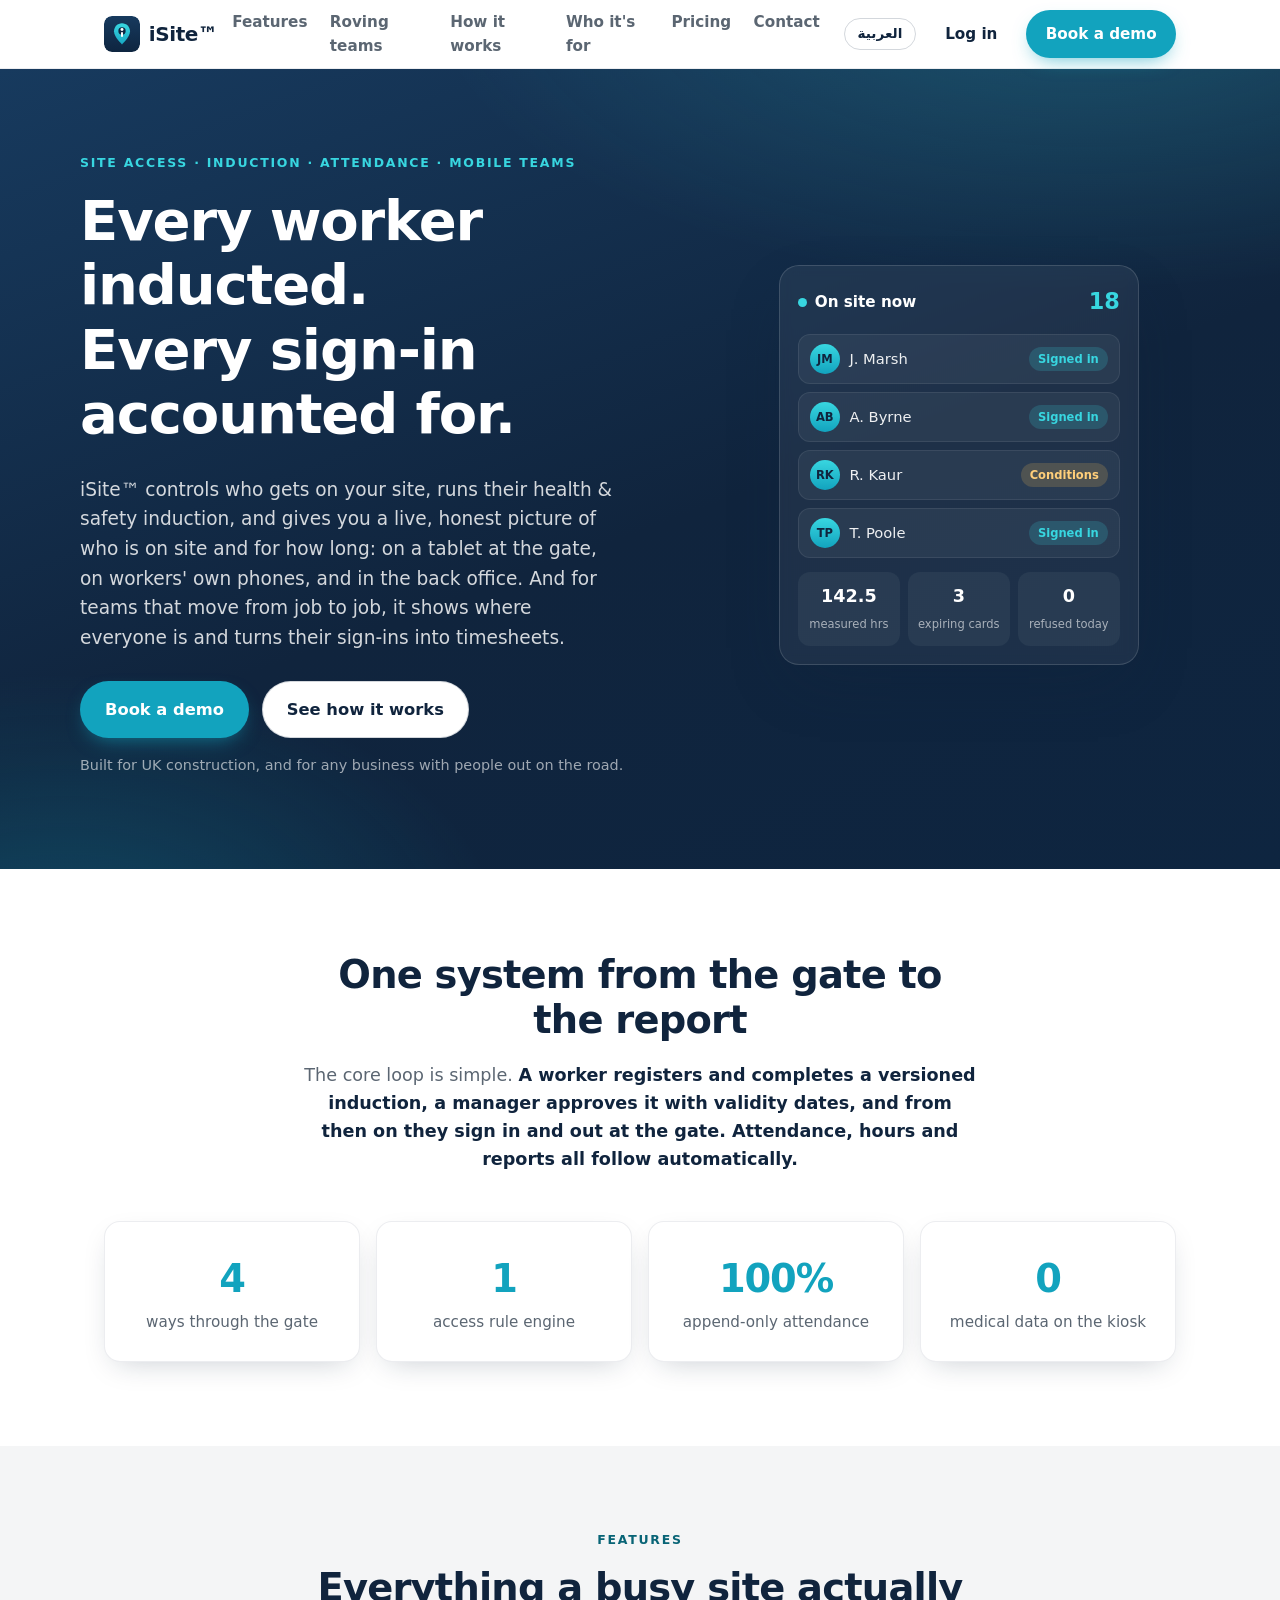
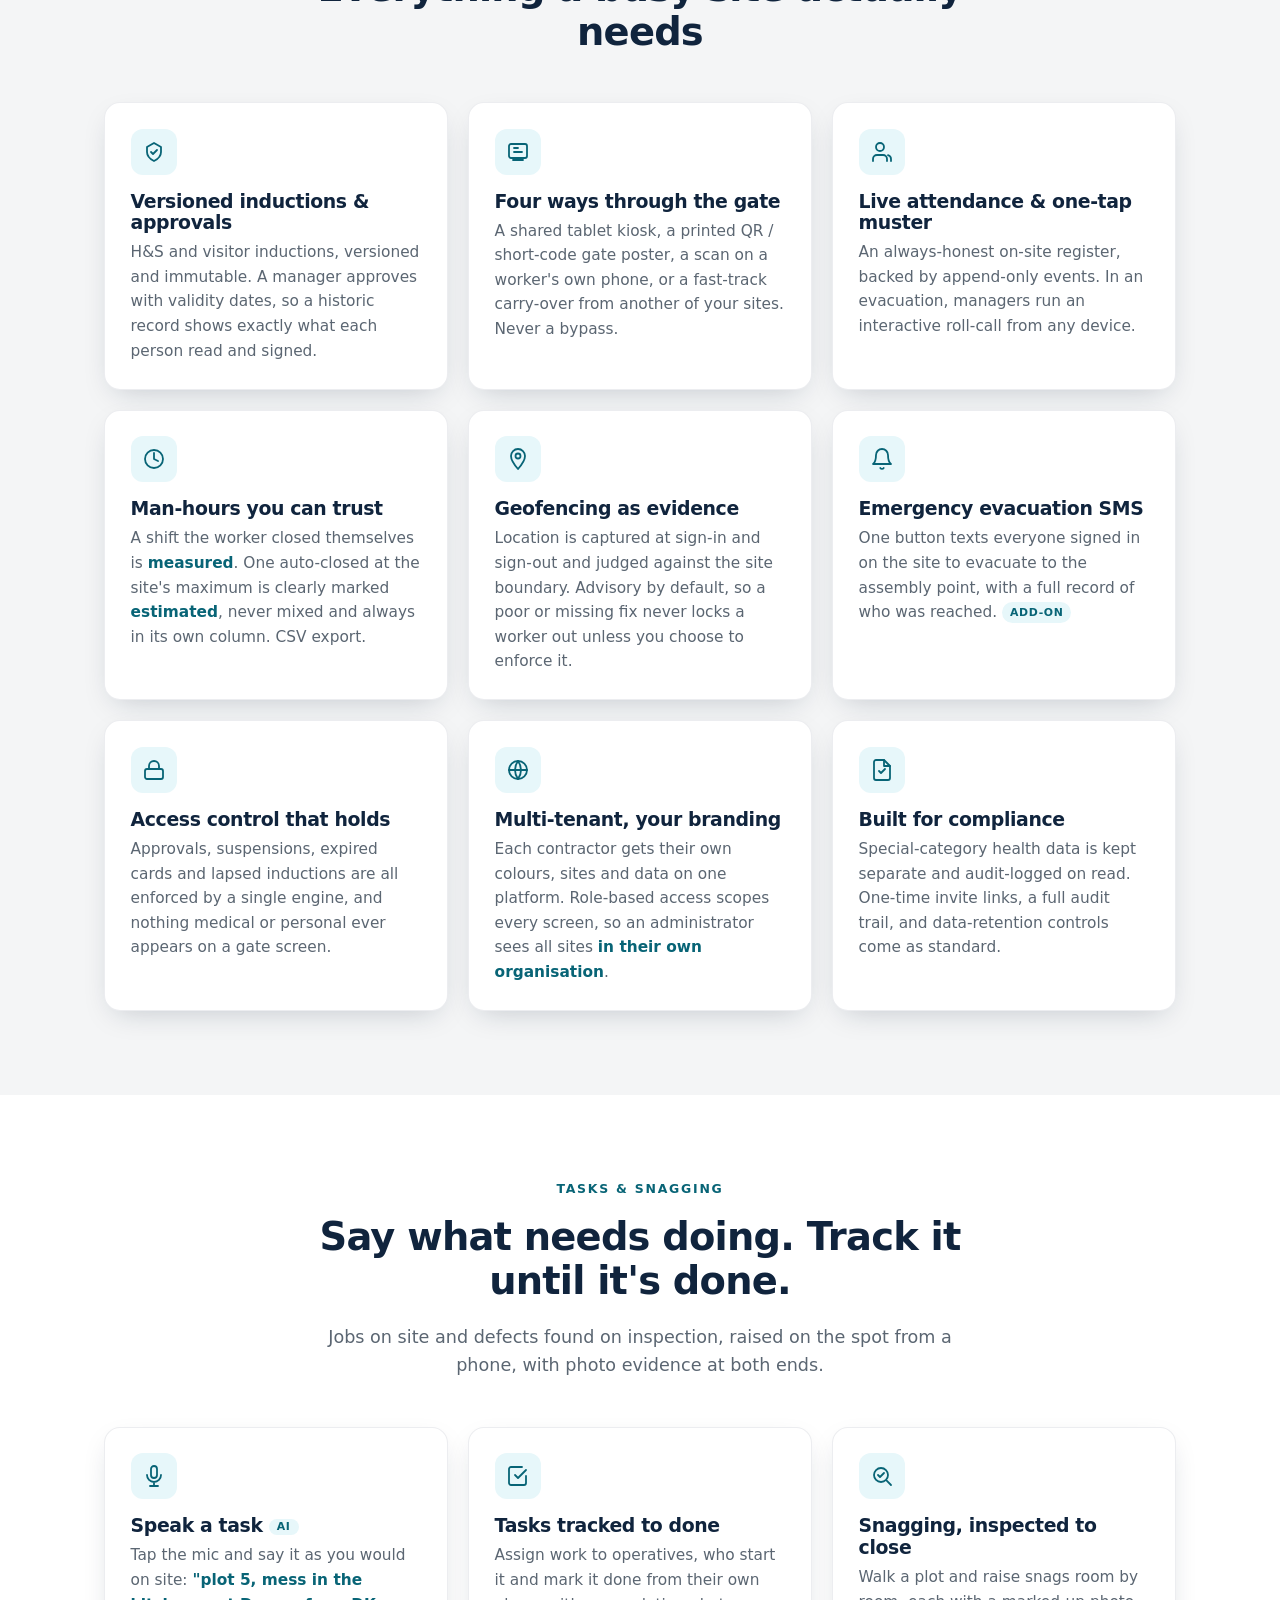
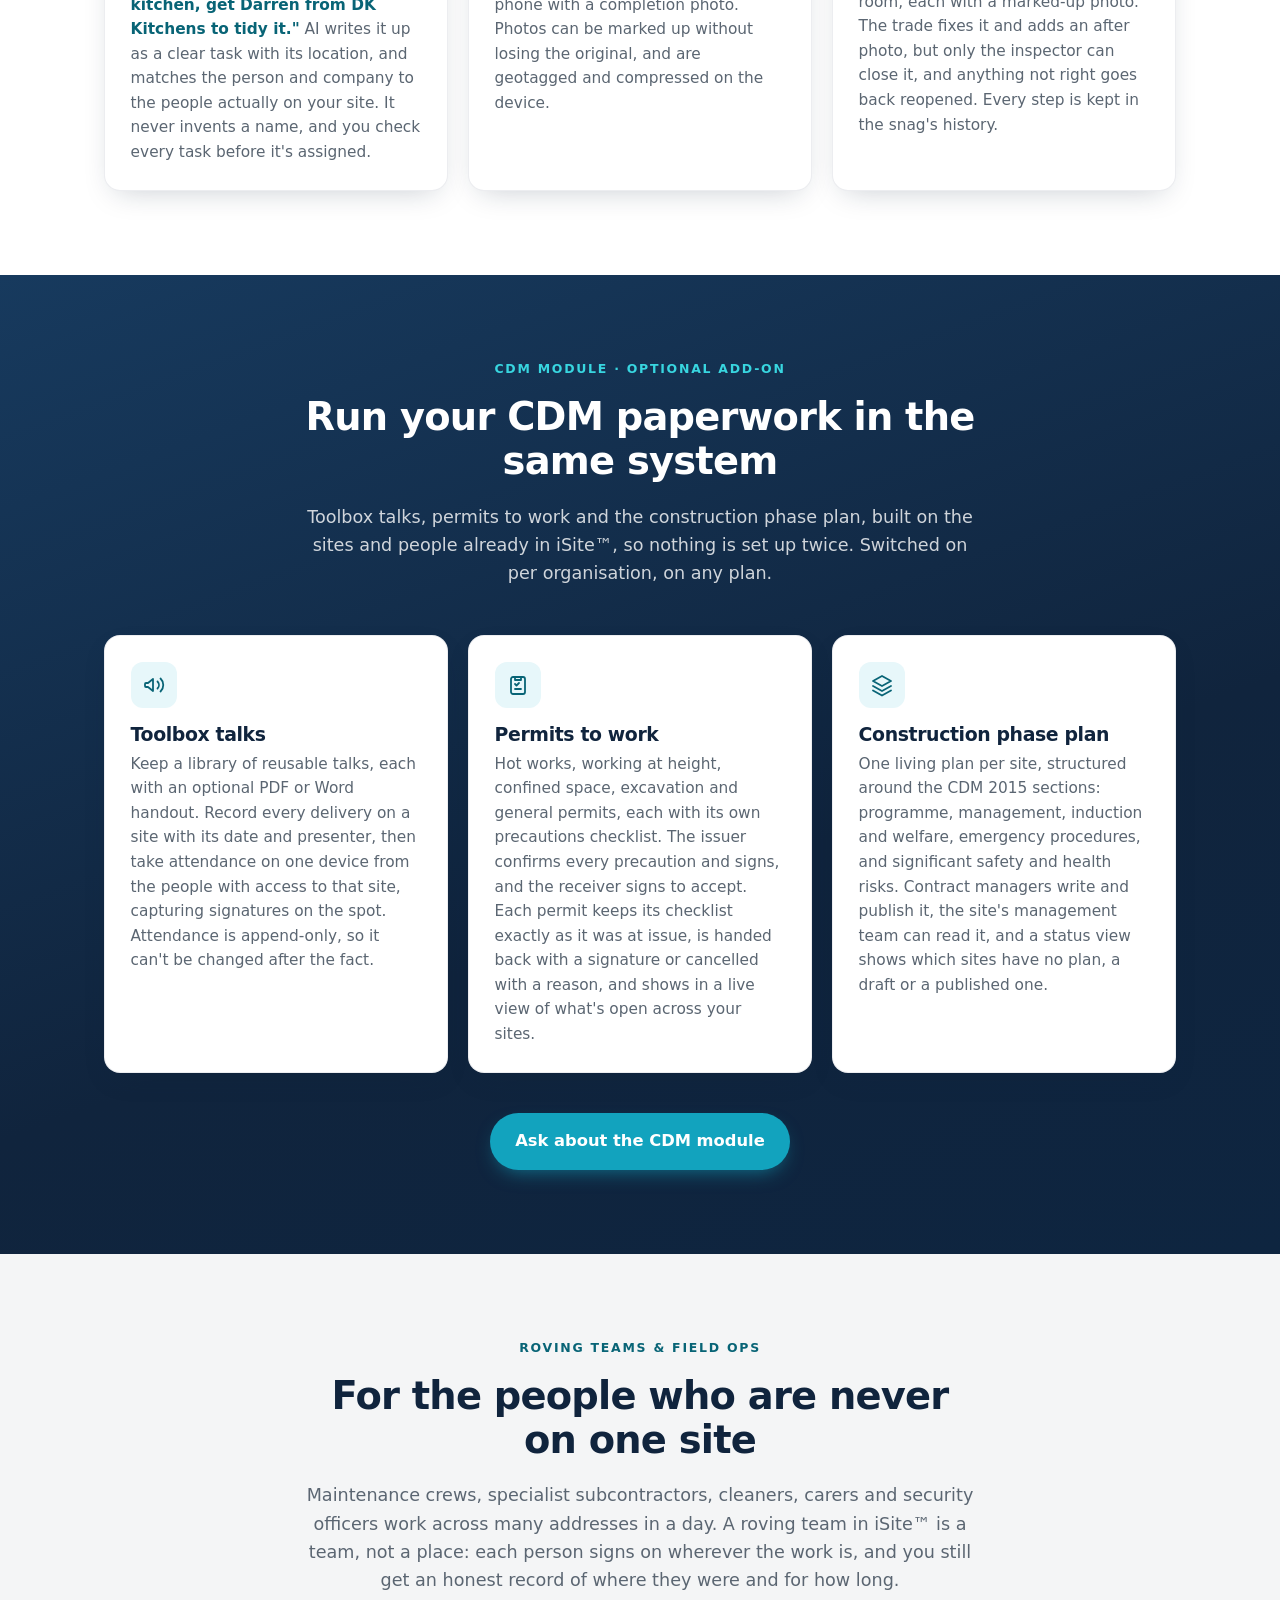
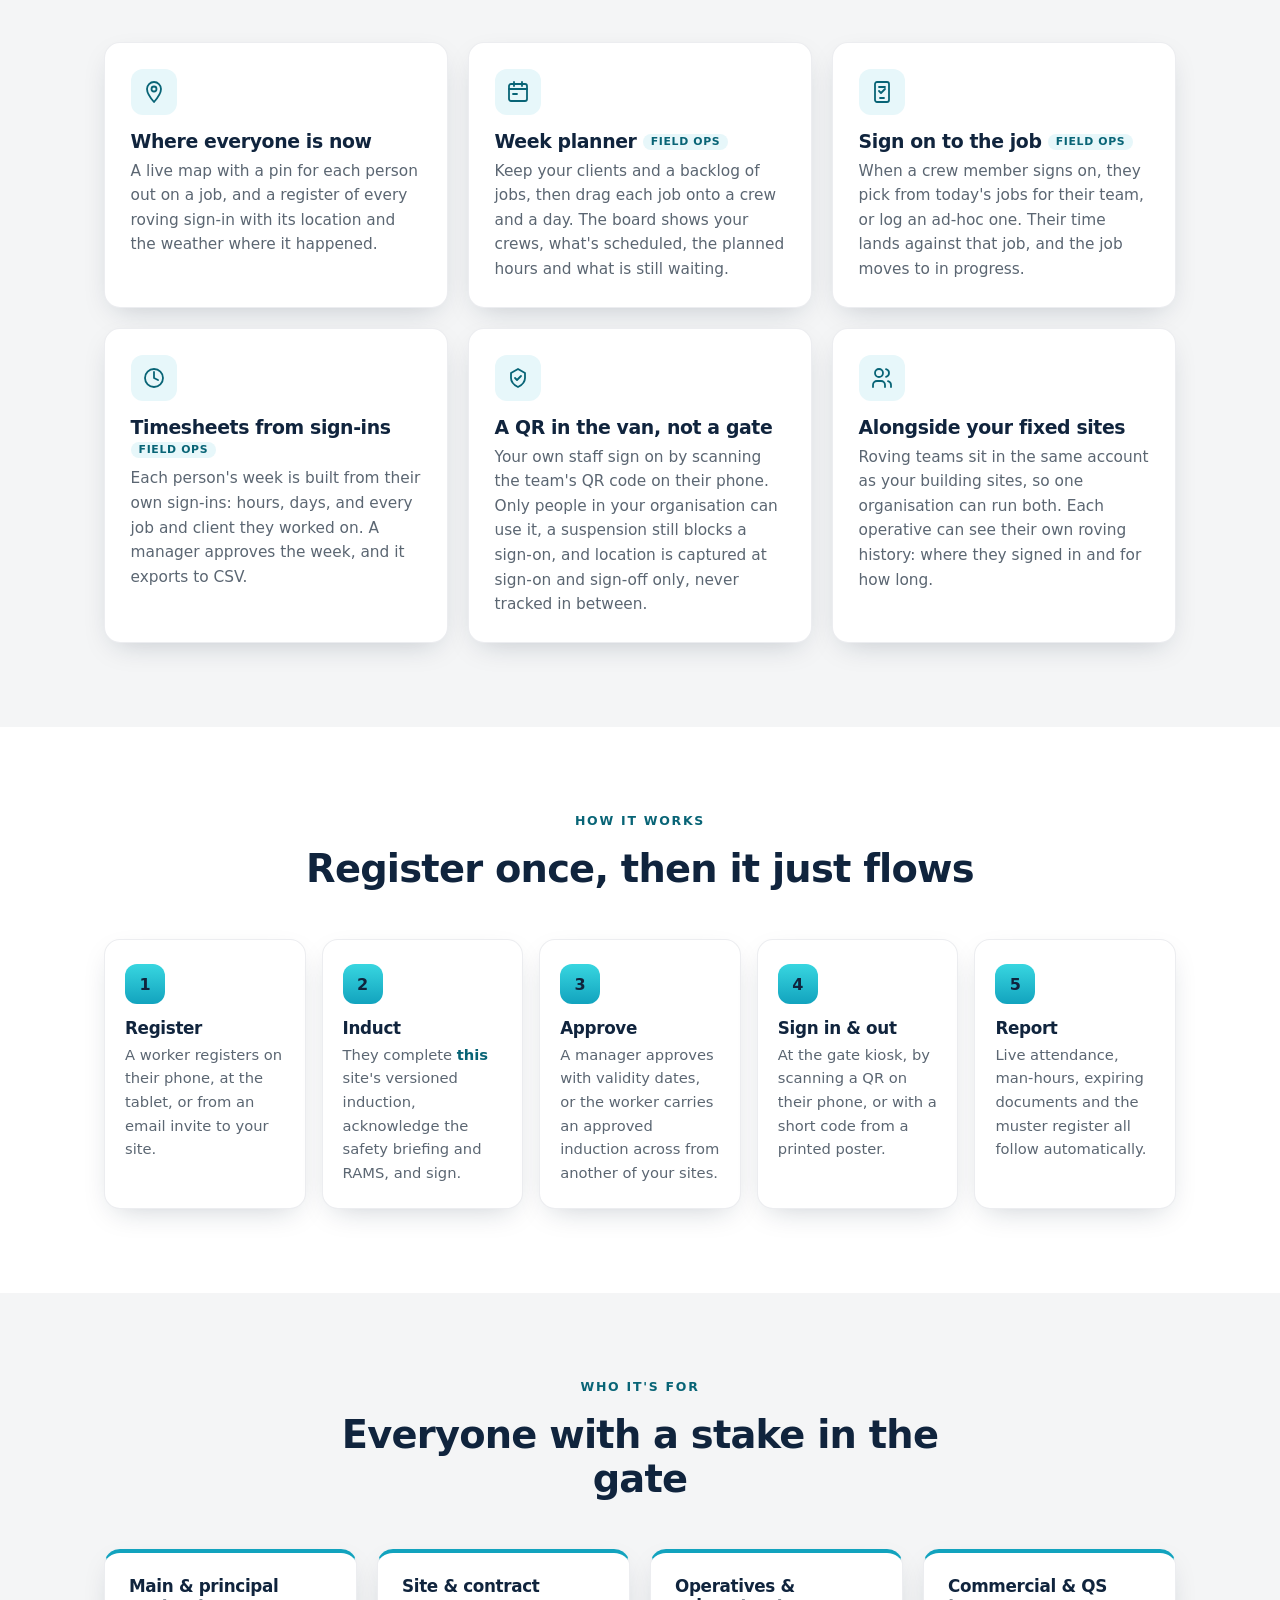
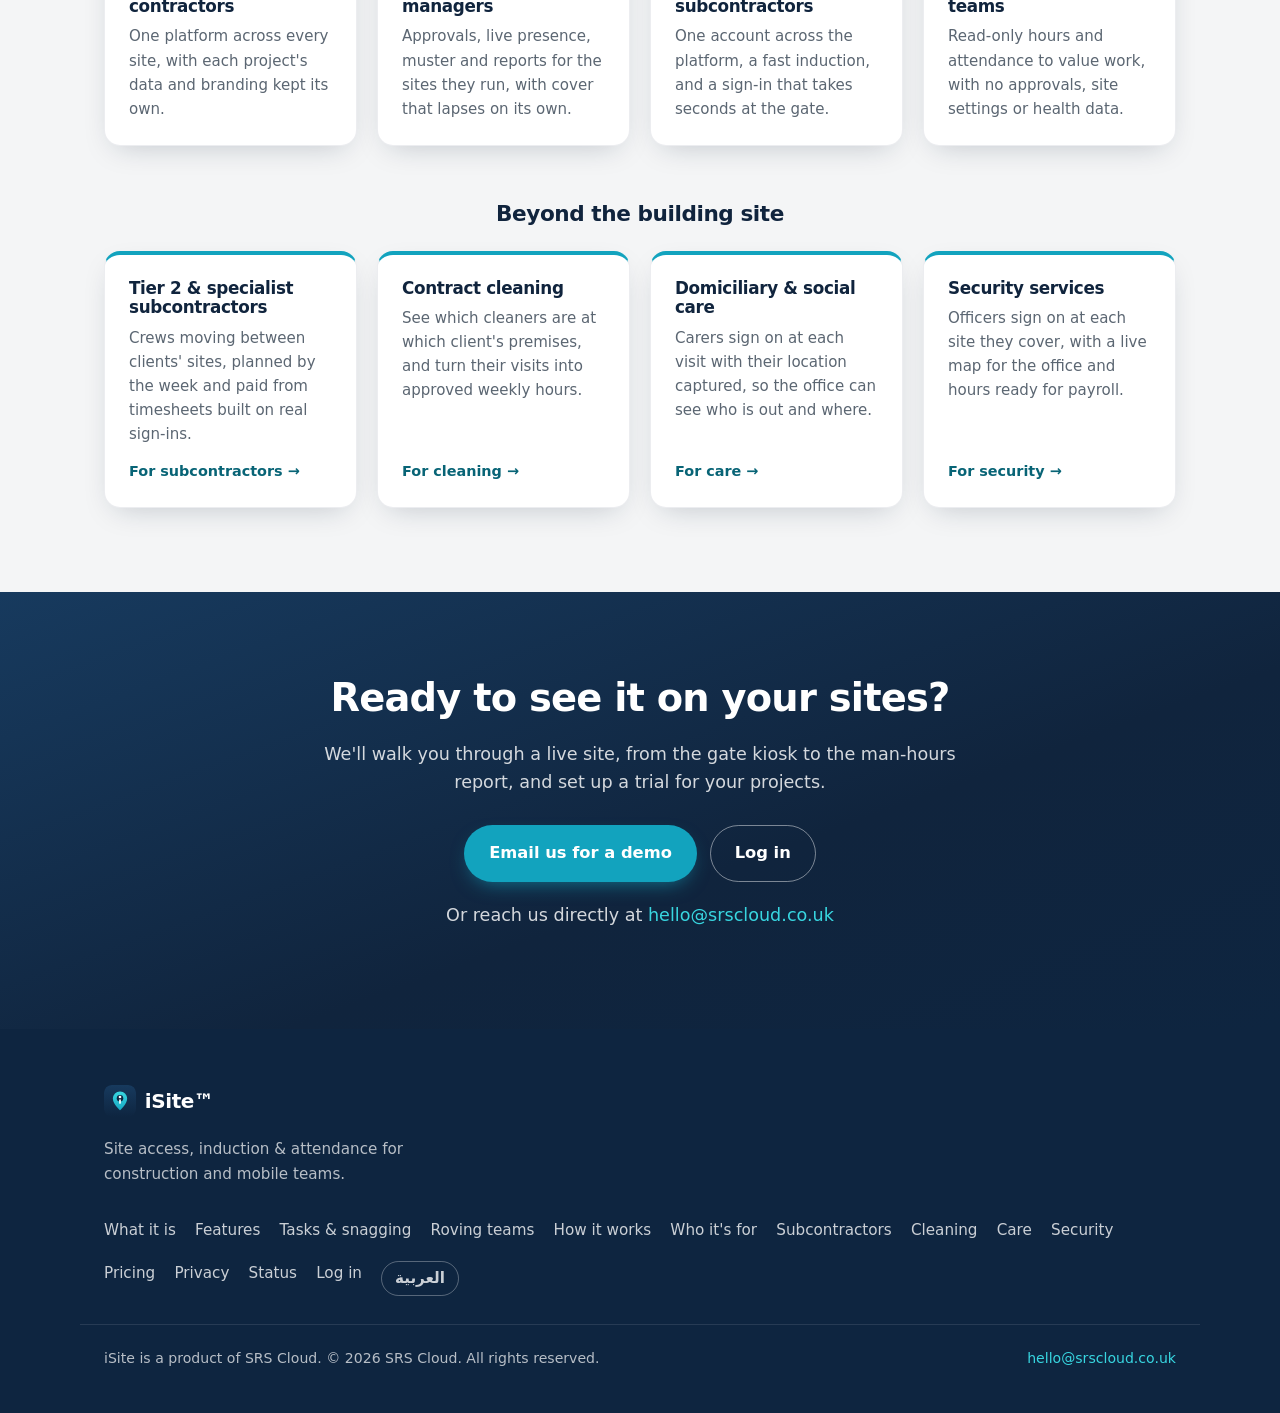
==== commit d12f5c79: "Add roving teams, AI tasks and four industry pages The homepage now covers the features built since " ====
--- a/index.html
+++ b/index.html
@@ -3,8 +3,8 @@
 <head>
   <meta charset="utf-8" />
   <meta name="viewport" content="width=device-width, initial-scale=1" />
-  <title>iSite | Site access, induction &amp; attendance for construction</title>
-  <meta name="description" content="iSite controls construction site access, runs H&amp;S inductions, and gives you a live, honest picture of who is on site and for how long, on tablets at the gate, on workers' phones, and in the back office." />
+  <title>iSite | Site access, induction &amp; attendance for construction and mobile teams</title>
+  <meta name="description" content="iSite controls construction site access, runs H&amp;S inductions, and gives you a live, honest picture of who is on site and for how long, on tablets at the gate, on workers' phones, and in the back office. Now with roving teams, job planning and timesheets for mobile workforces." />
   <meta name="theme-color" content="#10243D" />
   <link rel="icon" href="/favicon.ico" sizes="32x32" />
   <link rel="icon" href="/assets/logo.svg" type="image/svg+xml" />
@@ -29,7 +29,7 @@
   <meta property="og:image:alt" content="iSite. Every worker inducted. Every sign-in accounted for." />
   <meta name="twitter:card" content="summary_large_image" />
 
-  <link rel="stylesheet" href="/styles.css?v=6" />
+  <link rel="stylesheet" href="/styles.css?v=7" />
 </head>
 <body>
   <a class="skip-link" href="#main">Skip to content</a>
@@ -43,8 +43,8 @@
       </a>
 
       <nav class="nav" aria-label="Primary">
-        <a href="#what">What it is</a>
         <a href="#features">Features</a>
+        <a href="#roving">Roving teams</a>
         <a href="#how">How it works</a>
         <a href="#who">Who it's for</a>
         <a href="/pricing.html">Pricing</a>
@@ -63,8 +63,8 @@
     </div>
 
     <div class="mobile-nav" id="mobile-nav" hidden>
-      <a href="#what">What it is</a>
       <a href="#features">Features</a>
+      <a href="#roving">Roving teams</a>
       <a href="#how">How it works</a>
       <a href="#who">Who it's for</a>
       <a href="/pricing.html">Pricing</a>
@@ -80,18 +80,20 @@
     <section class="hero">
       <div class="container hero-inner">
         <div class="hero-copy reveal">
-          <p class="eyebrow">Site access · induction · attendance</p>
+          <p class="eyebrow">Site access · induction · attendance · mobile teams</p>
           <h1>Every worker inducted.<br />Every sign-in accounted for.</h1>
           <p class="lead">
             iSite&trade; controls who gets on your site, runs their health &amp; safety induction,
             and gives you a live, honest picture of who is on site and for how long:
             on a tablet at the gate, on workers' own phones, and in the back office.
+            And for teams that move from job to job, it shows where everyone is and
+            turns their sign-ins into timesheets.
           </p>
           <div class="hero-cta">
             <a class="btn btn-primary btn-lg" href="#contact">Book a demo</a>
             <a class="btn btn-outline btn-lg" href="#how">See how it works</a>
           </div>
-          <p class="hero-note">Built for UK construction, with UK dates, cards and terminology.</p>
+          <p class="hero-note">Built for UK construction, and for any business with people out on the road.</p>
         </div>
 
         <div class="hero-panel reveal" aria-hidden="true">
@@ -215,6 +217,46 @@
             </div>
             <h3>Built for compliance</h3>
             <p>Special-category health data is kept separate and audit-logged on read. One-time invite links, a full audit trail, and data-retention controls come as standard.</p>
+          </article>
+        </div>
+      </div>
+    </section>
+
+    <!-- ===================== Tasks & snagging ===================== -->
+    <section class="section" id="tasks">
+      <div class="container">
+        <div class="section-head reveal">
+          <p class="eyebrow">Tasks &amp; snagging</p>
+          <h2>Say what needs doing. Track it until it's done.</h2>
+          <p class="section-sub">
+            Jobs on site and defects found on inspection, raised on the spot from a phone,
+            with photo evidence at both ends.
+          </p>
+        </div>
+
+        <div class="grid grid-3">
+          <article class="card reveal">
+            <div class="icon" aria-hidden="true">
+              <svg viewBox="0 0 24 24" fill="none" stroke="currentColor" stroke-width="1.8"><rect x="9" y="2" width="6" height="12" rx="3"/><path d="M5 11a7 7 0 0014 0M12 18v4M8 22h8"/></svg>
+            </div>
+            <h3>Speak a task <span class="pill">AI</span></h3>
+            <p>Tap the mic and say it as you would on site: <em>"plot 5, mess in the kitchen, get Darren from DK Kitchens to tidy it."</em> AI writes it up as a clear task with its location, and matches the person and company to the people actually on your site. It never invents a name, and you check every task before it's assigned.</p>
+          </article>
+
+          <article class="card reveal">
+            <div class="icon" aria-hidden="true">
+              <svg viewBox="0 0 24 24" fill="none" stroke="currentColor" stroke-width="1.8"><path d="M9 11l3 3 8-8"/><path d="M20 12v7a2 2 0 01-2 2H5a2 2 0 01-2-2V5a2 2 0 012-2h11"/></svg>
+            </div>
+            <h3>Tasks tracked to done</h3>
+            <p>Assign work to operatives, who start it and mark it done from their own phone with a completion photo. Photos can be marked up without losing the original, and are geotagged and compressed on the device.</p>
+          </article>
+
+          <article class="card reveal">
+            <div class="icon" aria-hidden="true">
+              <svg viewBox="0 0 24 24" fill="none" stroke="currentColor" stroke-width="1.8"><circle cx="11" cy="11" r="7"/><path d="M21 21l-4.3-4.3M8 11l2 2 4-4"/></svg>
+            </div>
+            <h3>Snagging, inspected to close</h3>
+            <p>Walk a plot and raise snags room by room, each with a marked-up photo. The trade fixes it and adds an after photo, but only the inspector can close it, and anything not right goes back reopened. Every step is kept in the snag's history.</p>
           </article>
         </div>
       </div>
@@ -260,6 +302,72 @@
         </div>
 
         <p class="cdm-cta reveal"><a class="btn btn-primary btn-lg" href="#contact">Ask about the CDM module</a></p>
+      </div>
+    </section>
+
+    <!-- ===================== Roving teams ===================== -->
+    <section class="section section-alt" id="roving">
+      <div class="container">
+        <div class="section-head reveal">
+          <p class="eyebrow">Roving teams &amp; Field Ops</p>
+          <h2>For the people who are never on one site</h2>
+          <p class="section-sub">
+            Maintenance crews, specialist subcontractors, cleaners, carers and security
+            officers work across many addresses in a day. A roving team in iSite&trade; is a
+            team, not a place: each person signs on wherever the work is, and you still get
+            an honest record of where they were and for how long.
+          </p>
+        </div>
+
+        <div class="grid grid-3">
+          <article class="card reveal">
+            <div class="icon" aria-hidden="true">
+              <svg viewBox="0 0 24 24" fill="none" stroke="currentColor" stroke-width="1.8"><path d="M12 2a7 7 0 00-7 7c0 5 7 13 7 13s7-8 7-13a7 7 0 00-7-7z"/><circle cx="12" cy="9" r="2.5"/></svg>
+            </div>
+            <h3>Where everyone is now</h3>
+            <p>A live map with a pin for each person out on a job, and a register of every roving sign-in with its location and the weather where it happened.</p>
+          </article>
+
+          <article class="card reveal">
+            <div class="icon" aria-hidden="true">
+              <svg viewBox="0 0 24 24" fill="none" stroke="currentColor" stroke-width="1.8"><rect x="3" y="4" width="18" height="17" rx="2"/><path d="M3 9h18M8 2v4M16 2v4M7 14h4"/></svg>
+            </div>
+            <h3>Week planner <span class="pill">Field Ops</span></h3>
+            <p>Keep your clients and a backlog of jobs, then drag each job onto a crew and a day. The board shows your crews, what's scheduled, the planned hours and what is still waiting.</p>
+          </article>
+
+          <article class="card reveal">
+            <div class="icon" aria-hidden="true">
+              <svg viewBox="0 0 24 24" fill="none" stroke="currentColor" stroke-width="1.8"><rect x="5" y="2" width="14" height="20" rx="2"/><path d="M9 7h6M9 11l2 2 4-4M10 18h4"/></svg>
+            </div>
+            <h3>Sign on to the job <span class="pill">Field Ops</span></h3>
+            <p>When a crew member signs on, they pick from today's jobs for their team, or log an ad-hoc one. Their time lands against that job, and the job moves to in progress.</p>
+          </article>
+
+          <article class="card reveal">
+            <div class="icon" aria-hidden="true">
+              <svg viewBox="0 0 24 24" fill="none" stroke="currentColor" stroke-width="1.8"><path d="M12 6v6l4 2"/><circle cx="12" cy="12" r="9"/></svg>
+            </div>
+            <h3>Timesheets from sign-ins <span class="pill">Field Ops</span></h3>
+            <p>Each person's week is built from their own sign-ins: hours, days, and every job and client they worked on. A manager approves the week, and it exports to CSV.</p>
+          </article>
+
+          <article class="card reveal">
+            <div class="icon" aria-hidden="true">
+              <svg viewBox="0 0 24 24" fill="none" stroke="currentColor" stroke-width="1.8"><path d="M9 12l2 2 4-4"/><path d="M12 3l7 4v5c0 4-3 7-7 9-4-2-7-5-7-9V7z"/></svg>
+            </div>
+            <h3>A QR in the van, not a gate</h3>
+            <p>Your own staff sign on by scanning the team's QR code on their phone. Only people in your organisation can use it, a suspension still blocks a sign-on, and location is captured at sign-on and sign-off only, never tracked in between.</p>
+          </article>
+
+          <article class="card reveal">
+            <div class="icon" aria-hidden="true">
+              <svg viewBox="0 0 24 24" fill="none" stroke="currentColor" stroke-width="1.8"><circle cx="9" cy="7" r="4"/><path d="M3 21v-2a4 4 0 014-4h4a4 4 0 014 4v2M16 3.13a4 4 0 010 7.75M21 21v-2a4 4 0 00-3-3.85"/></svg>
+            </div>
+            <h3>Alongside your fixed sites</h3>
+            <p>Roving teams sit in the same account as your building sites, so one organisation can run both. Each operative can see their own roving history: where they signed in and for how long.</p>
+          </article>
+        </div>
       </div>
     </section>
 
@@ -314,6 +422,14 @@
           <div class="who-card reveal"><h3>Operatives &amp; subcontractors</h3><p>One account across the platform, a fast induction, and a sign-in that takes seconds at the gate.</p></div>
           <div class="who-card reveal"><h3>Commercial &amp; QS teams</h3><p>Read-only hours and attendance to value work, with no approvals, site settings or health data.</p></div>
         </div>
+
+        <h3 class="who-more reveal">Beyond the building site</h3>
+        <div class="grid grid-4">
+          <a class="who-card who-link reveal" href="/subcontractors.html"><h3>Tier 2 &amp; specialist subcontractors</h3><p>Crews moving between clients' sites, planned by the week and paid from timesheets built on real sign-ins.</p><span class="who-more-link">For subcontractors</span></a>
+          <a class="who-card who-link reveal" href="/cleaning.html"><h3>Contract cleaning</h3><p>See which cleaners are at which client's premises, and turn their visits into approved weekly hours.</p><span class="who-more-link">For cleaning</span></a>
+          <a class="who-card who-link reveal" href="/care.html"><h3>Domiciliary &amp; social care</h3><p>Carers sign on at each visit with their location captured, so the office can see who is out and where.</p><span class="who-more-link">For care</span></a>
+          <a class="who-card who-link reveal" href="/security.html"><h3>Security services</h3><p>Officers sign on at each site they cover, with a live map for the office and hours ready for payroll.</p><span class="who-more-link">For security</span></a>
+        </div>
       </div>
     </section>
 
@@ -339,13 +455,19 @@
           <img class="brand-mark" src="/assets/logo.svg" width="32" height="32" alt="" />
           <span class="brand-word">iSite&trade;</span>
         </a>
-        <p>Site access, induction &amp; attendance for construction.</p>
+        <p>Site access, induction &amp; attendance for construction and mobile teams.</p>
       </div>
       <nav class="footer-nav" aria-label="Footer">
         <a href="#what">What it is</a>
         <a href="#features">Features</a>
+        <a href="#tasks">Tasks &amp; snagging</a>
+        <a href="#roving">Roving teams</a>
         <a href="#how">How it works</a>
         <a href="#who">Who it's for</a>
+        <a href="/subcontractors.html">Subcontractors</a>
+        <a href="/cleaning.html">Cleaning</a>
+        <a href="/care.html">Care</a>
+        <a href="/security.html">Security</a>
         <a href="/pricing.html">Pricing</a>
         <a href="/privacy.html">Privacy</a>
         <a href="/status.html">Status</a>
@@ -359,7 +481,7 @@
     </div>
   </footer>
 
-  <script src="/main.js?v=6" defer></script>
+  <script src="/main.js?v=7" defer></script>
 
   <!-- Cloudflare Web Analytics -->
   <script type="module" src="https://static.cloudflareinsights.com/beacon.min.js" data-cf-beacon='{"token": "c57ef184f38848dc8d51d6b9651f171e"}'></script>
--- a/styles.css
+++ b/styles.css
@@ -180,6 +180,21 @@
 .who-card { background: #fff; border: 1px solid rgba(16,36,61,.08); border-radius: var(--radius); padding: 1.5rem; box-shadow: var(--shadow); border-top: 4px solid var(--teal); }
 .who-card h3 { font-size: 1.05rem; }
 .who-card p { color: var(--slate); font-size: .94rem; margin: 0; }
+.who-more { text-align: center; font-size: 1.35rem; margin: 3.5rem 0 1.5rem; }
+.who-link { display: flex; flex-direction: column; color: inherit; transition: transform .2s ease, box-shadow .2s ease; }
+.who-link:hover { text-decoration: none; transform: translateY(-4px); box-shadow: var(--shadow-lg); }
+.who-link p { flex: 1; }
+.who-more-link { margin-top: .9rem; font-size: .9rem; font-weight: 650; color: var(--teal-deep); }
+.who-more-link::after { content: " \2192"; }
+[dir="rtl"] .who-more-link::after { content: " \2190"; }
+
+/* Industry pages: a second line under a name in the hero panel */
+.panel-item .panel-who { display: flex; flex-direction: column; line-height: 1.25; }
+.panel-item .panel-who small { color: rgba(255,255,255,.55); font-size: .76rem; }
+.industry-note { max-width: 46rem; margin: 2.5rem auto 0; text-align: center; font-size: .92rem; color: var(--slate); }
+/* Industry pages: the photo under the hero, pulled up to overlap it */
+.photo-band { position: relative; margin-top: -56px; padding-bottom: 64px; }
+.photo-band-img { display: block; width: 100%; height: auto; max-height: 560px; object-fit: cover; border-radius: var(--radius); box-shadow: var(--shadow-lg); }
 
 /* CTA */
 .cta { background: linear-gradient(160deg, var(--navy-3), var(--navy) 60%, var(--navy-2)); color: #fff; text-align: center; }
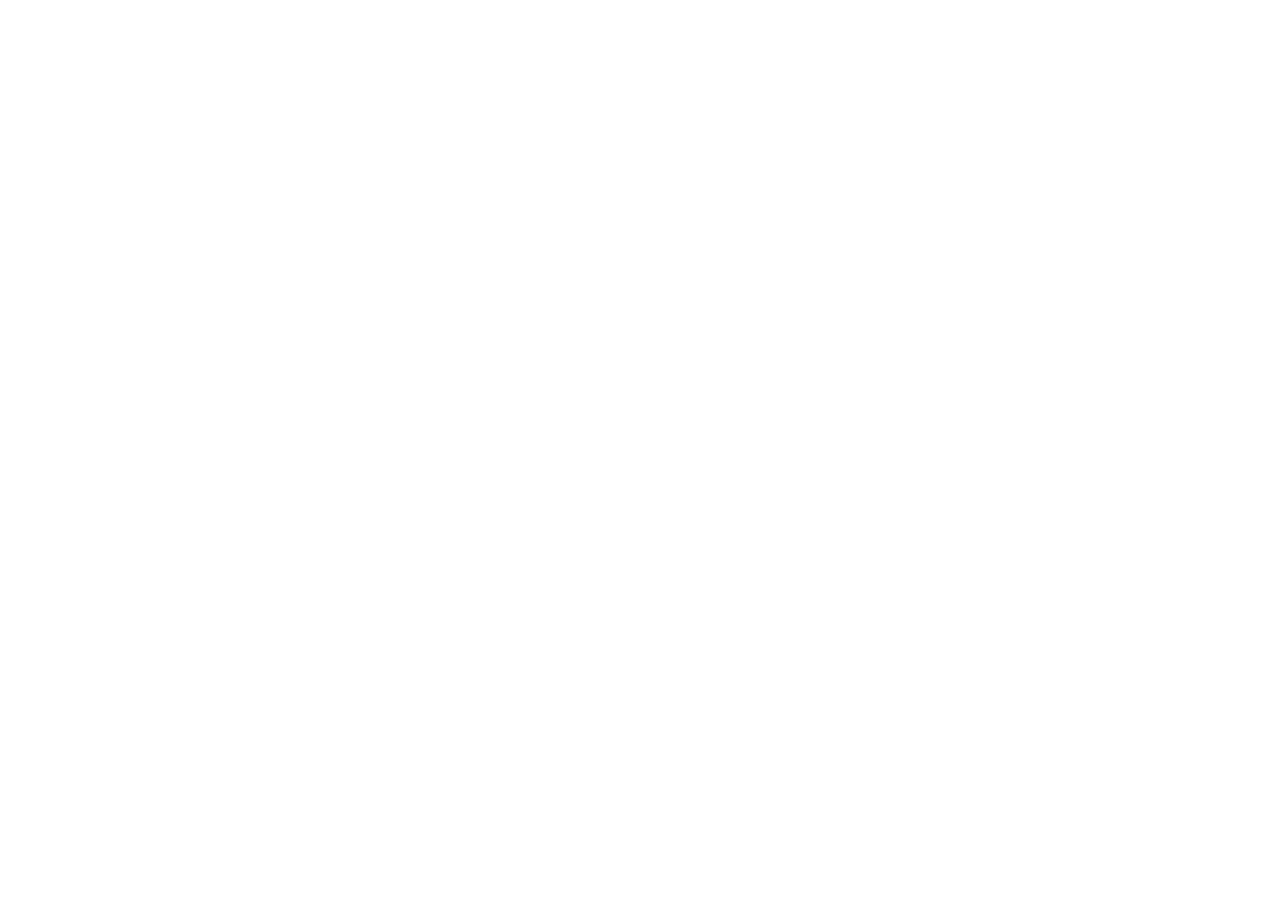
==== commit d7d09db4: "Redirect the iSite site to tocyn.uk iSite is now Tocyn. Each page is replaced by a stub that sends t" ====
--- a/index.html
+++ b/index.html
@@ -2,489 +2,15 @@
 <html lang="en-GB">
 <head>
   <meta charset="utf-8" />
+  <!-- iSite is now Tocyn. This page moved to https://tocyn.uk/ -->
+  <title>iSite is now Tocyn</title>
   <meta name="viewport" content="width=device-width, initial-scale=1" />
-  <title>iSite | Site access, induction &amp; attendance for construction and mobile teams</title>
-  <meta name="description" content="iSite controls construction site access, runs H&amp;S inductions, and gives you a live, honest picture of who is on site and for how long, on tablets at the gate, on workers' phones, and in the back office. Now with roving teams, job planning and timesheets for mobile workforces." />
-  <meta name="theme-color" content="#10243D" />
-  <link rel="icon" href="/favicon.ico" sizes="32x32" />
-  <link rel="icon" href="/assets/logo.svg" type="image/svg+xml" />
-  <link rel="apple-touch-icon" href="/assets/apple-touch-icon.png" />
-  <link rel="canonical" href="https://isite.srscloud.co.uk/" />
-
-  <!-- Language alternates -->
-  <link rel="alternate" hreflang="en-GB" href="https://isite.srscloud.co.uk/" />
-  <link rel="alternate" hreflang="ar" href="https://isite.srscloud.co.uk/ar/" />
-  <link rel="alternate" hreflang="x-default" href="https://isite.srscloud.co.uk/" />
-
-  <!-- Open Graph / social -->
-  <meta property="og:type" content="website" />
-  <meta property="og:locale" content="en_GB" />
-  <meta property="og:locale:alternate" content="ar_AE" />
-  <meta property="og:title" content="iSite | Site access, induction &amp; attendance" />
-  <meta property="og:description" content="Every worker inducted. Every sign-in accounted for. Live attendance, honest man-hours, and one-tap emergency muster for construction sites." />
-  <meta property="og:url" content="https://isite.srscloud.co.uk/" />
-  <meta property="og:image" content="https://isite.srscloud.co.uk/assets/og-image.png" />
-  <meta property="og:image:width" content="1200" />
-  <meta property="og:image:height" content="630" />
-  <meta property="og:image:alt" content="iSite. Every worker inducted. Every sign-in accounted for." />
-  <meta name="twitter:card" content="summary_large_image" />
-
-  <link rel="stylesheet" href="/styles.css?v=7" />
+  <link rel="canonical" href="https://tocyn.uk/" />
+  <meta http-equiv="refresh" content="0; url=https://tocyn.uk/" />
+  <script>location.replace("https://tocyn.uk/" + location.search + location.hash);</script>
+  <style>body{font-family:system-ui,-apple-system,"Segoe UI",sans-serif;color:#111827;background:#fff;margin:0;padding:3rem 1rem;text-align:center}a{color:#1D4ED8}</style>
 </head>
 <body>
-  <a class="skip-link" href="#main">Skip to content</a>
-
-  <!-- ===================== Header ===================== -->
-  <header class="site-header" id="top">
-    <div class="container header-inner">
-      <a class="brand" href="#top" aria-label="iSite home">
-        <img class="brand-mark" src="/assets/logo.svg" width="36" height="36" alt="" />
-        <span class="brand-word">iSite&trade;</span>
-      </a>
-
-      <nav class="nav" aria-label="Primary">
-        <a href="#features">Features</a>
-        <a href="#roving">Roving teams</a>
-        <a href="#how">How it works</a>
-        <a href="#who">Who it's for</a>
-        <a href="/pricing.html">Pricing</a>
-        <a href="#contact">Contact</a>
-      </nav>
-
-      <div class="header-actions">
-        <a class="lang-switch" href="/ar/" lang="ar" hreflang="ar">العربية</a>
-        <a class="btn btn-ghost" href="https://app.isite.srscloud.co.uk/login">Log in</a>
-        <a class="btn btn-primary" href="#contact">Book a demo</a>
-      </div>
-
-      <button class="nav-toggle" aria-expanded="false" aria-controls="mobile-nav" aria-label="Open menu">
-        <span></span><span></span><span></span>
-      </button>
-    </div>
-
-    <div class="mobile-nav" id="mobile-nav" hidden>
-      <a href="#features">Features</a>
-      <a href="#roving">Roving teams</a>
-      <a href="#how">How it works</a>
-      <a href="#who">Who it's for</a>
-      <a href="/pricing.html">Pricing</a>
-      <a href="#contact">Contact</a>
-      <a class="lang-switch" href="/ar/" lang="ar" hreflang="ar">العربية</a>
-      <a class="btn btn-ghost" href="https://app.isite.srscloud.co.uk/login">Log in</a>
-      <a class="btn btn-primary" href="#contact">Book a demo</a>
-    </div>
-  </header>
-
-  <main id="main">
-    <!-- ===================== Hero ===================== -->
-    <section class="hero">
-      <div class="container hero-inner">
-        <div class="hero-copy reveal">
-          <p class="eyebrow">Site access · induction · attendance · mobile teams</p>
-          <h1>Every worker inducted.<br />Every sign-in accounted for.</h1>
-          <p class="lead">
-            iSite&trade; controls who gets on your site, runs their health &amp; safety induction,
-            and gives you a live, honest picture of who is on site and for how long:
-            on a tablet at the gate, on workers' own phones, and in the back office.
-            And for teams that move from job to job, it shows where everyone is and
-            turns their sign-ins into timesheets.
-          </p>
-          <div class="hero-cta">
-            <a class="btn btn-primary btn-lg" href="#contact">Book a demo</a>
-            <a class="btn btn-outline btn-lg" href="#how">See how it works</a>
-          </div>
-          <p class="hero-note">Built for UK construction, and for any business with people out on the road.</p>
-        </div>
-
-        <div class="hero-panel reveal" aria-hidden="true">
-          <div class="panel-card">
-            <div class="panel-row panel-row--head">
-              <span class="dot dot-live"></span> On site now
-              <span class="panel-count">18</span>
-            </div>
-            <div class="panel-list">
-              <div class="panel-item"><span class="avatar">JM</span> J. Marsh <span class="tag tag-ok">Signed in</span></div>
-              <div class="panel-item"><span class="avatar">AB</span> A. Byrne <span class="tag tag-ok">Signed in</span></div>
-              <div class="panel-item"><span class="avatar">RK</span> R. Kaur <span class="tag tag-cond">Conditions</span></div>
-              <div class="panel-item"><span class="avatar">TP</span> T. Poole <span class="tag tag-ok">Signed in</span></div>
-            </div>
-            <div class="panel-foot">
-              <div><strong>142.5</strong><span>measured hrs</span></div>
-              <div><strong>3</strong><span>expiring cards</span></div>
-              <div><strong>0</strong><span>refused today</span></div>
-            </div>
-          </div>
-        </div>
-      </div>
-    </section>
-
-    <!-- ===================== What it is ===================== -->
-    <section class="section" id="what">
-      <div class="container">
-        <div class="section-head reveal">
-          <h2>One system from the gate to the report</h2>
-          <p class="section-sub">
-            The core loop is simple. <strong>A worker registers and completes a versioned
-            induction, a manager approves it with validity dates, and from then on they sign
-            in and out at the gate. Attendance, hours and reports all follow automatically.</strong>
-          </p>
-        </div>
-        <div class="stat-row reveal">
-          <div class="stat"><span class="stat-num">4</span><span class="stat-label">ways through the gate</span></div>
-          <div class="stat"><span class="stat-num">1</span><span class="stat-label">access rule engine</span></div>
-          <div class="stat"><span class="stat-num">100%</span><span class="stat-label">append-only attendance</span></div>
-          <div class="stat"><span class="stat-num">0</span><span class="stat-label">medical data on the kiosk</span></div>
-        </div>
-      </div>
-    </section>
-
-    <!-- ===================== Features ===================== -->
-    <section class="section section-alt" id="features">
-      <div class="container">
-        <div class="section-head reveal">
-          <p class="eyebrow">Features</p>
-          <h2>Everything a busy site actually needs</h2>
-        </div>
-
-        <div class="grid grid-3">
-          <article class="card reveal">
-            <div class="icon" aria-hidden="true">
-              <svg viewBox="0 0 24 24" fill="none" stroke="currentColor" stroke-width="1.8"><path d="M9 12l2 2 4-4"/><path d="M12 3l7 4v5c0 4-3 7-7 9-4-2-7-5-7-9V7z"/></svg>
-            </div>
-            <h3>Versioned inductions &amp; approvals</h3>
-            <p>H&amp;S and visitor inductions, versioned and immutable. A manager approves with validity dates, so a historic record shows exactly what each person read and signed.</p>
-          </article>
-
-          <article class="card reveal">
-            <div class="icon" aria-hidden="true">
-              <svg viewBox="0 0 24 24" fill="none" stroke="currentColor" stroke-width="1.8"><rect x="3" y="4" width="18" height="14" rx="2"/><path d="M7 20h10M12 18v2M8 8h4M8 12h8"/></svg>
-            </div>
-            <h3>Four ways through the gate</h3>
-            <p>A shared tablet kiosk, a printed QR / short-code gate poster, a scan on a worker's own phone, or a fast-track carry-over from another of your sites. Never a bypass.</p>
-          </article>
-
-          <article class="card reveal">
-            <div class="icon" aria-hidden="true">
-              <svg viewBox="0 0 24 24" fill="none" stroke="currentColor" stroke-width="1.8"><path d="M17 21v-2a4 4 0 00-4-4H7a4 4 0 00-4 4v2"/><circle cx="10" cy="7" r="4"/><path d="M21 21v-2a4 4 0 00-3-3.87"/></svg>
-            </div>
-            <h3>Live attendance &amp; one-tap muster</h3>
-            <p>An always-honest on-site register, backed by append-only events. In an evacuation, managers run an interactive roll-call from any device.</p>
-          </article>
-
-          <article class="card reveal">
-            <div class="icon" aria-hidden="true">
-              <svg viewBox="0 0 24 24" fill="none" stroke="currentColor" stroke-width="1.8"><path d="M12 6v6l4 2"/><circle cx="12" cy="12" r="9"/></svg>
-            </div>
-            <h3>Man-hours you can trust</h3>
-            <p>A shift the worker closed themselves is <em>measured</em>. One auto-closed at the site's maximum is clearly marked <em>estimated</em>, never mixed and always in its own column. CSV export.</p>
-          </article>
-
-          <article class="card reveal">
-            <div class="icon" aria-hidden="true">
-              <svg viewBox="0 0 24 24" fill="none" stroke="currentColor" stroke-width="1.8"><path d="M12 2a7 7 0 00-7 7c0 5 7 13 7 13s7-8 7-13a7 7 0 00-7-7z"/><circle cx="12" cy="9" r="2.5"/></svg>
-            </div>
-            <h3>Geofencing as evidence</h3>
-            <p>Location is captured at sign-in and sign-out and judged against the site boundary. Advisory by default, so a poor or missing fix never locks a worker out unless you choose to enforce it.</p>
-          </article>
-
-          <article class="card reveal">
-            <div class="icon" aria-hidden="true">
-              <svg viewBox="0 0 24 24" fill="none" stroke="currentColor" stroke-width="1.8"><path d="M18 8A6 6 0 006 8c0 7-3 9-3 9h18s-3-2-3-9"/><path d="M13.7 21a2 2 0 01-3.4 0"/></svg>
-            </div>
-            <h3>Emergency evacuation SMS</h3>
-            <p>One button texts everyone signed in on the site to evacuate to the assembly point, with a full record of who was reached. <span class="pill">Add-on</span></p>
-          </article>
-
-          <article class="card reveal">
-            <div class="icon" aria-hidden="true">
-              <svg viewBox="0 0 24 24" fill="none" stroke="currentColor" stroke-width="1.8"><rect x="3" y="11" width="18" height="10" rx="2"/><path d="M7 11V8a5 5 0 0110 0v3"/></svg>
-            </div>
-            <h3>Access control that holds</h3>
-            <p>Approvals, suspensions, expired cards and lapsed inductions are all enforced by a single engine, and nothing medical or personal ever appears on a gate screen.</p>
-          </article>
-
-          <article class="card reveal">
-            <div class="icon" aria-hidden="true">
-              <svg viewBox="0 0 24 24" fill="none" stroke="currentColor" stroke-width="1.8"><circle cx="12" cy="12" r="9"/><path d="M3 12h18M12 3a15 15 0 010 18M12 3a15 15 0 000 18"/></svg>
-            </div>
-            <h3>Multi-tenant, your branding</h3>
-            <p>Each contractor gets their own colours, sites and data on one platform. Role-based access scopes every screen, so an administrator sees all sites <em>in their own organisation</em>.</p>
-          </article>
-
-          <article class="card reveal">
-            <div class="icon" aria-hidden="true">
-              <svg viewBox="0 0 24 24" fill="none" stroke="currentColor" stroke-width="1.8"><path d="M14 2H6a2 2 0 00-2 2v16a2 2 0 002 2h12a2 2 0 002-2V8z"/><path d="M14 2v6h6M9 13l2 2 4-4"/></svg>
-            </div>
-            <h3>Built for compliance</h3>
-            <p>Special-category health data is kept separate and audit-logged on read. One-time invite links, a full audit trail, and data-retention controls come as standard.</p>
-          </article>
-        </div>
-      </div>
-    </section>
-
-    <!-- ===================== Tasks & snagging ===================== -->
-    <section class="section" id="tasks">
-      <div class="container">
-        <div class="section-head reveal">
-          <p class="eyebrow">Tasks &amp; snagging</p>
-          <h2>Say what needs doing. Track it until it's done.</h2>
-          <p class="section-sub">
-            Jobs on site and defects found on inspection, raised on the spot from a phone,
-            with photo evidence at both ends.
-          </p>
-        </div>
-
-        <div class="grid grid-3">
-          <article class="card reveal">
-            <div class="icon" aria-hidden="true">
-              <svg viewBox="0 0 24 24" fill="none" stroke="currentColor" stroke-width="1.8"><rect x="9" y="2" width="6" height="12" rx="3"/><path d="M5 11a7 7 0 0014 0M12 18v4M8 22h8"/></svg>
-            </div>
-            <h3>Speak a task <span class="pill">AI</span></h3>
-            <p>Tap the mic and say it as you would on site: <em>"plot 5, mess in the kitchen, get Darren from DK Kitchens to tidy it."</em> AI writes it up as a clear task with its location, and matches the person and company to the people actually on your site. It never invents a name, and you check every task before it's assigned.</p>
-          </article>
-
-          <article class="card reveal">
-            <div class="icon" aria-hidden="true">
-              <svg viewBox="0 0 24 24" fill="none" stroke="currentColor" stroke-width="1.8"><path d="M9 11l3 3 8-8"/><path d="M20 12v7a2 2 0 01-2 2H5a2 2 0 01-2-2V5a2 2 0 012-2h11"/></svg>
-            </div>
-            <h3>Tasks tracked to done</h3>
-            <p>Assign work to operatives, who start it and mark it done from their own phone with a completion photo. Photos can be marked up without losing the original, and are geotagged and compressed on the device.</p>
-          </article>
-
-          <article class="card reveal">
-            <div class="icon" aria-hidden="true">
-              <svg viewBox="0 0 24 24" fill="none" stroke="currentColor" stroke-width="1.8"><circle cx="11" cy="11" r="7"/><path d="M21 21l-4.3-4.3M8 11l2 2 4-4"/></svg>
-            </div>
-            <h3>Snagging, inspected to close</h3>
-            <p>Walk a plot and raise snags room by room, each with a marked-up photo. The trade fixes it and adds an after photo, but only the inspector can close it, and anything not right goes back reopened. Every step is kept in the snag's history.</p>
-          </article>
-        </div>
-      </div>
-    </section>
-
-    <!-- ===================== CDM module ===================== -->
-    <section class="section section-dark" id="cdm">
-      <div class="container">
-        <div class="section-head reveal">
-          <p class="eyebrow">CDM module &middot; Optional add-on</p>
-          <h2>Run your CDM paperwork in the same system</h2>
-          <p class="section-sub">
-            Toolbox talks, permits to work and the construction phase plan, built on the sites
-            and people already in iSite&trade;, so nothing is set up twice. Switched on per
-            organisation, on any plan.
-          </p>
-        </div>
-
-        <div class="grid grid-3">
-          <article class="card reveal">
-            <div class="icon" aria-hidden="true">
-              <svg viewBox="0 0 24 24" fill="none" stroke="currentColor" stroke-width="1.8"><path d="M3 11v2a1 1 0 001 1h2l5 4V6L6 10H4a1 1 0 00-1 1z"/><path d="M15.5 8.5a5 5 0 010 7M18.5 5.5a9 9 0 010 13"/></svg>
-            </div>
-            <h3>Toolbox talks</h3>
-            <p>Keep a library of reusable talks, each with an optional PDF or Word handout. Record every delivery on a site with its date and presenter, then take attendance on one device from the people with access to that site, capturing signatures on the spot. Attendance is append-only, so it can't be changed after the fact.</p>
-          </article>
-
-          <article class="card reveal">
-            <div class="icon" aria-hidden="true">
-              <svg viewBox="0 0 24 24" fill="none" stroke="currentColor" stroke-width="1.8"><rect x="5" y="4" width="14" height="17" rx="2"/><path d="M9 4h6v3H9zM9 11l1.5 1.5L13 10M9 16h6"/></svg>
-            </div>
-            <h3>Permits to work</h3>
-            <p>Hot works, working at height, confined space, excavation and general permits, each with its own precautions checklist. The issuer confirms every precaution and signs, and the receiver signs to accept. Each permit keeps its checklist exactly as it was at issue, is handed back with a signature or cancelled with a reason, and shows in a live view of what's open across your sites.</p>
-          </article>
-
-          <article class="card reveal">
-            <div class="icon" aria-hidden="true">
-              <svg viewBox="0 0 24 24" fill="none" stroke="currentColor" stroke-width="1.8"><path d="M12 3l9 5-9 5-9-5 9-5z"/><path d="M3 13l9 5 9-5"/><path d="M3 17.5l9 5 9-5"/></svg>
-            </div>
-            <h3>Construction phase plan</h3>
-            <p>One living plan per site, structured around the CDM 2015 sections: programme, management, induction and welfare, emergency procedures, and significant safety and health risks. Contract managers write and publish it, the site's management team can read it, and a status view shows which sites have no plan, a draft or a published one.</p>
-          </article>
-        </div>
-
-        <p class="cdm-cta reveal"><a class="btn btn-primary btn-lg" href="#contact">Ask about the CDM module</a></p>
-      </div>
-    </section>
-
-    <!-- ===================== Roving teams ===================== -->
-    <section class="section section-alt" id="roving">
-      <div class="container">
-        <div class="section-head reveal">
-          <p class="eyebrow">Roving teams &amp; Field Ops</p>
-          <h2>For the people who are never on one site</h2>
-          <p class="section-sub">
-            Maintenance crews, specialist subcontractors, cleaners, carers and security
-            officers work across many addresses in a day. A roving team in iSite&trade; is a
-            team, not a place: each person signs on wherever the work is, and you still get
-            an honest record of where they were and for how long.
-          </p>
-        </div>
-
-        <div class="grid grid-3">
-          <article class="card reveal">
-            <div class="icon" aria-hidden="true">
-              <svg viewBox="0 0 24 24" fill="none" stroke="currentColor" stroke-width="1.8"><path d="M12 2a7 7 0 00-7 7c0 5 7 13 7 13s7-8 7-13a7 7 0 00-7-7z"/><circle cx="12" cy="9" r="2.5"/></svg>
-            </div>
-            <h3>Where everyone is now</h3>
-            <p>A live map with a pin for each person out on a job, and a register of every roving sign-in with its location and the weather where it happened.</p>
-          </article>
-
-          <article class="card reveal">
-            <div class="icon" aria-hidden="true">
-              <svg viewBox="0 0 24 24" fill="none" stroke="currentColor" stroke-width="1.8"><rect x="3" y="4" width="18" height="17" rx="2"/><path d="M3 9h18M8 2v4M16 2v4M7 14h4"/></svg>
-            </div>
-            <h3>Week planner <span class="pill">Field Ops</span></h3>
-            <p>Keep your clients and a backlog of jobs, then drag each job onto a crew and a day. The board shows your crews, what's scheduled, the planned hours and what is still waiting.</p>
-          </article>
-
-          <article class="card reveal">
-            <div class="icon" aria-hidden="true">
-              <svg viewBox="0 0 24 24" fill="none" stroke="currentColor" stroke-width="1.8"><rect x="5" y="2" width="14" height="20" rx="2"/><path d="M9 7h6M9 11l2 2 4-4M10 18h4"/></svg>
-            </div>
-            <h3>Sign on to the job <span class="pill">Field Ops</span></h3>
-            <p>When a crew member signs on, they pick from today's jobs for their team, or log an ad-hoc one. Their time lands against that job, and the job moves to in progress.</p>
-          </article>
-
-          <article class="card reveal">
-            <div class="icon" aria-hidden="true">
-              <svg viewBox="0 0 24 24" fill="none" stroke="currentColor" stroke-width="1.8"><path d="M12 6v6l4 2"/><circle cx="12" cy="12" r="9"/></svg>
-            </div>
-            <h3>Timesheets from sign-ins <span class="pill">Field Ops</span></h3>
-            <p>Each person's week is built from their own sign-ins: hours, days, and every job and client they worked on. A manager approves the week, and it exports to CSV.</p>
-          </article>
-
-          <article class="card reveal">
-            <div class="icon" aria-hidden="true">
-              <svg viewBox="0 0 24 24" fill="none" stroke="currentColor" stroke-width="1.8"><path d="M9 12l2 2 4-4"/><path d="M12 3l7 4v5c0 4-3 7-7 9-4-2-7-5-7-9V7z"/></svg>
-            </div>
-            <h3>A QR in the van, not a gate</h3>
-            <p>Your own staff sign on by scanning the team's QR code on their phone. Only people in your organisation can use it, a suspension still blocks a sign-on, and location is captured at sign-on and sign-off only, never tracked in between.</p>
-          </article>
-
-          <article class="card reveal">
-            <div class="icon" aria-hidden="true">
-              <svg viewBox="0 0 24 24" fill="none" stroke="currentColor" stroke-width="1.8"><circle cx="9" cy="7" r="4"/><path d="M3 21v-2a4 4 0 014-4h4a4 4 0 014 4v2M16 3.13a4 4 0 010 7.75M21 21v-2a4 4 0 00-3-3.85"/></svg>
-            </div>
-            <h3>Alongside your fixed sites</h3>
-            <p>Roving teams sit in the same account as your building sites, so one organisation can run both. Each operative can see their own roving history: where they signed in and for how long.</p>
-          </article>
-        </div>
-      </div>
-    </section>
-
-    <!-- ===================== How it works ===================== -->
-    <section class="section" id="how">
-      <div class="container">
-        <div class="section-head reveal">
-          <p class="eyebrow">How it works</p>
-          <h2>Register once, then it just flows</h2>
-        </div>
-
-        <ol class="steps">
-          <li class="step reveal">
-            <span class="step-num">1</span>
-            <h3>Register</h3>
-            <p>A worker registers on their phone, at the tablet, or from an email invite to your site.</p>
-          </li>
-          <li class="step reveal">
-            <span class="step-num">2</span>
-            <h3>Induct</h3>
-            <p>They complete <em>this</em> site's versioned induction, acknowledge the safety briefing and RAMS, and sign.</p>
-          </li>
-          <li class="step reveal">
-            <span class="step-num">3</span>
-            <h3>Approve</h3>
-            <p>A manager approves with validity dates, or the worker carries an approved induction across from another of your sites.</p>
-          </li>
-          <li class="step reveal">
-            <span class="step-num">4</span>
-            <h3>Sign in &amp; out</h3>
-            <p>At the gate kiosk, by scanning a QR on their phone, or with a short code from a printed poster.</p>
-          </li>
-          <li class="step reveal">
-            <span class="step-num">5</span>
-            <h3>Report</h3>
-            <p>Live attendance, man-hours, expiring documents and the muster register all follow automatically.</p>
-          </li>
-        </ol>
-      </div>
-    </section>
-
-    <!-- ===================== Who it's for ===================== -->
-    <section class="section section-alt" id="who">
-      <div class="container">
-        <div class="section-head reveal">
-          <p class="eyebrow">Who it's for</p>
-          <h2>Everyone with a stake in the gate</h2>
-        </div>
-        <div class="grid grid-4">
-          <div class="who-card reveal"><h3>Main &amp; principal contractors</h3><p>One platform across every site, with each project's data and branding kept its own.</p></div>
-          <div class="who-card reveal"><h3>Site &amp; contract managers</h3><p>Approvals, live presence, muster and reports for the sites they run, with cover that lapses on its own.</p></div>
-          <div class="who-card reveal"><h3>Operatives &amp; subcontractors</h3><p>One account across the platform, a fast induction, and a sign-in that takes seconds at the gate.</p></div>
-          <div class="who-card reveal"><h3>Commercial &amp; QS teams</h3><p>Read-only hours and attendance to value work, with no approvals, site settings or health data.</p></div>
-        </div>
-
-        <h3 class="who-more reveal">Beyond the building site</h3>
-        <div class="grid grid-4">
-          <a class="who-card who-link reveal" href="/subcontractors.html"><h3>Tier 2 &amp; specialist subcontractors</h3><p>Crews moving between clients' sites, planned by the week and paid from timesheets built on real sign-ins.</p><span class="who-more-link">For subcontractors</span></a>
-          <a class="who-card who-link reveal" href="/cleaning.html"><h3>Contract cleaning</h3><p>See which cleaners are at which client's premises, and turn their visits into approved weekly hours.</p><span class="who-more-link">For cleaning</span></a>
-          <a class="who-card who-link reveal" href="/care.html"><h3>Domiciliary &amp; social care</h3><p>Carers sign on at each visit with their location captured, so the office can see who is out and where.</p><span class="who-more-link">For care</span></a>
-          <a class="who-card who-link reveal" href="/security.html"><h3>Security services</h3><p>Officers sign on at each site they cover, with a live map for the office and hours ready for payroll.</p><span class="who-more-link">For security</span></a>
-        </div>
-      </div>
-    </section>
-
-    <!-- ===================== CTA / Contact ===================== -->
-    <section class="section cta" id="contact">
-      <div class="container cta-inner reveal">
-        <h2>Ready to see it on your sites?</h2>
-        <p>We'll walk you through a live site, from the gate kiosk to the man-hours report, and set up a trial for your projects.</p>
-        <div class="cta-actions">
-          <a class="btn btn-primary btn-lg" href="mailto:hello@srscloud.co.uk?subject=iSite%20demo%20request">Email us for a demo</a>
-          <a class="btn btn-outline-light btn-lg" href="https://app.isite.srscloud.co.uk/login">Log in</a>
-        </div>
-        <p class="cta-contact">Or reach us directly at <a href="mailto:hello@srscloud.co.uk">hello@srscloud.co.uk</a></p>
-      </div>
-    </section>
-  </main>
-
-  <!-- ===================== Footer ===================== -->
-  <footer class="site-footer">
-    <div class="container footer-inner">
-      <div class="footer-brand">
-        <a class="brand" href="#top" aria-label="iSite home">
-          <img class="brand-mark" src="/assets/logo.svg" width="32" height="32" alt="" />
-          <span class="brand-word">iSite&trade;</span>
-        </a>
-        <p>Site access, induction &amp; attendance for construction and mobile teams.</p>
-      </div>
-      <nav class="footer-nav" aria-label="Footer">
-        <a href="#what">What it is</a>
-        <a href="#features">Features</a>
-        <a href="#tasks">Tasks &amp; snagging</a>
-        <a href="#roving">Roving teams</a>
-        <a href="#how">How it works</a>
-        <a href="#who">Who it's for</a>
-        <a href="/subcontractors.html">Subcontractors</a>
-        <a href="/cleaning.html">Cleaning</a>
-        <a href="/care.html">Care</a>
-        <a href="/security.html">Security</a>
-        <a href="/pricing.html">Pricing</a>
-        <a href="/privacy.html">Privacy</a>
-        <a href="/status.html">Status</a>
-        <a href="https://app.isite.srscloud.co.uk/login">Log in</a>
-        <a class="lang-switch" href="/ar/" lang="ar" hreflang="ar">العربية</a>
-      </nav>
-    </div>
-    <div class="container footer-bottom">
-      <p>iSite is a product of SRS Cloud. &copy; <span id="year">2026</span> SRS Cloud. All rights reserved.</p>
-      <p><a href="mailto:hello@srscloud.co.uk">hello@srscloud.co.uk</a></p>
-    </div>
-  </footer>
-
-  <script src="/main.js?v=7" defer></script>
-
-  <!-- Cloudflare Web Analytics -->
-  <script type="module" src="https://static.cloudflareinsights.com/beacon.min.js" data-cf-beacon='{"token": "c57ef184f38848dc8d51d6b9651f171e"}'></script>
-  <!-- End Cloudflare Web Analytics -->
+  <p>iSite is now Tocyn. Taking you to <a href="https://tocyn.uk/">tocyn.uk/</a>.</p>
 </body>
 </html>
